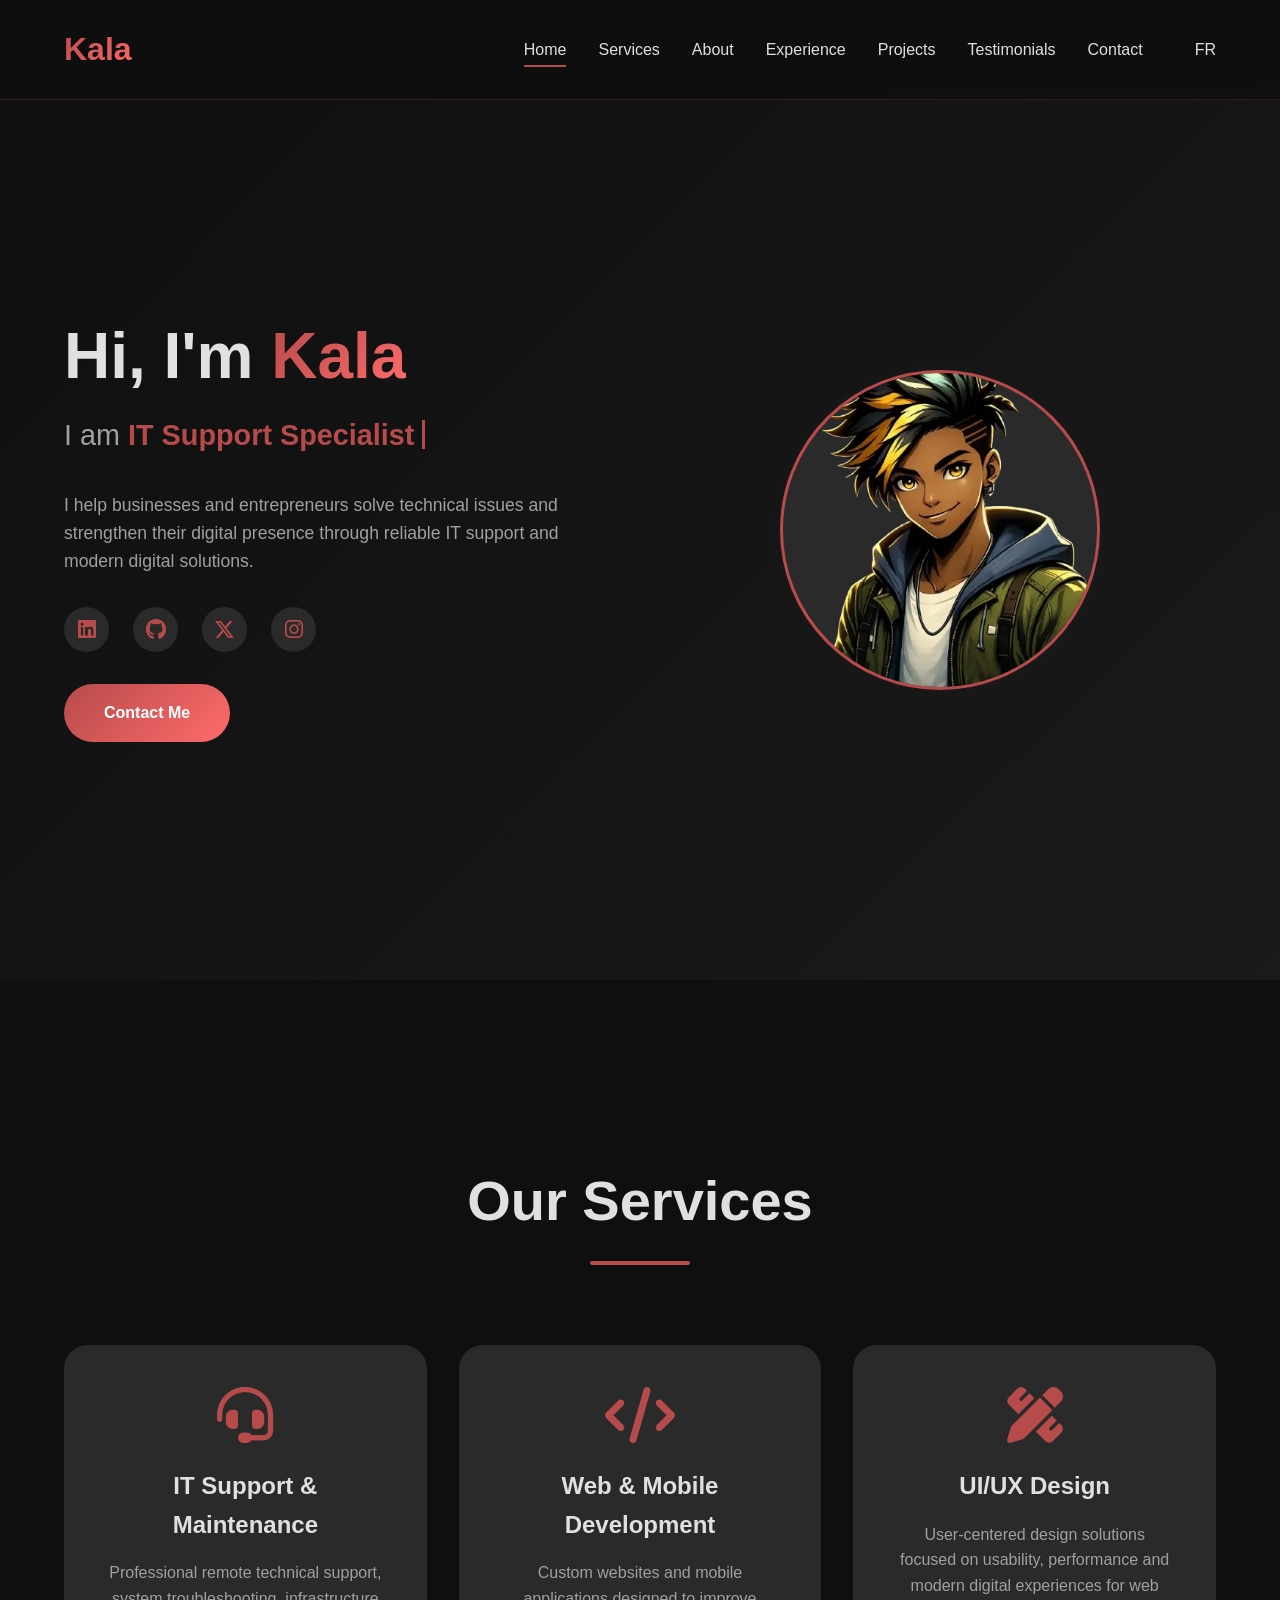
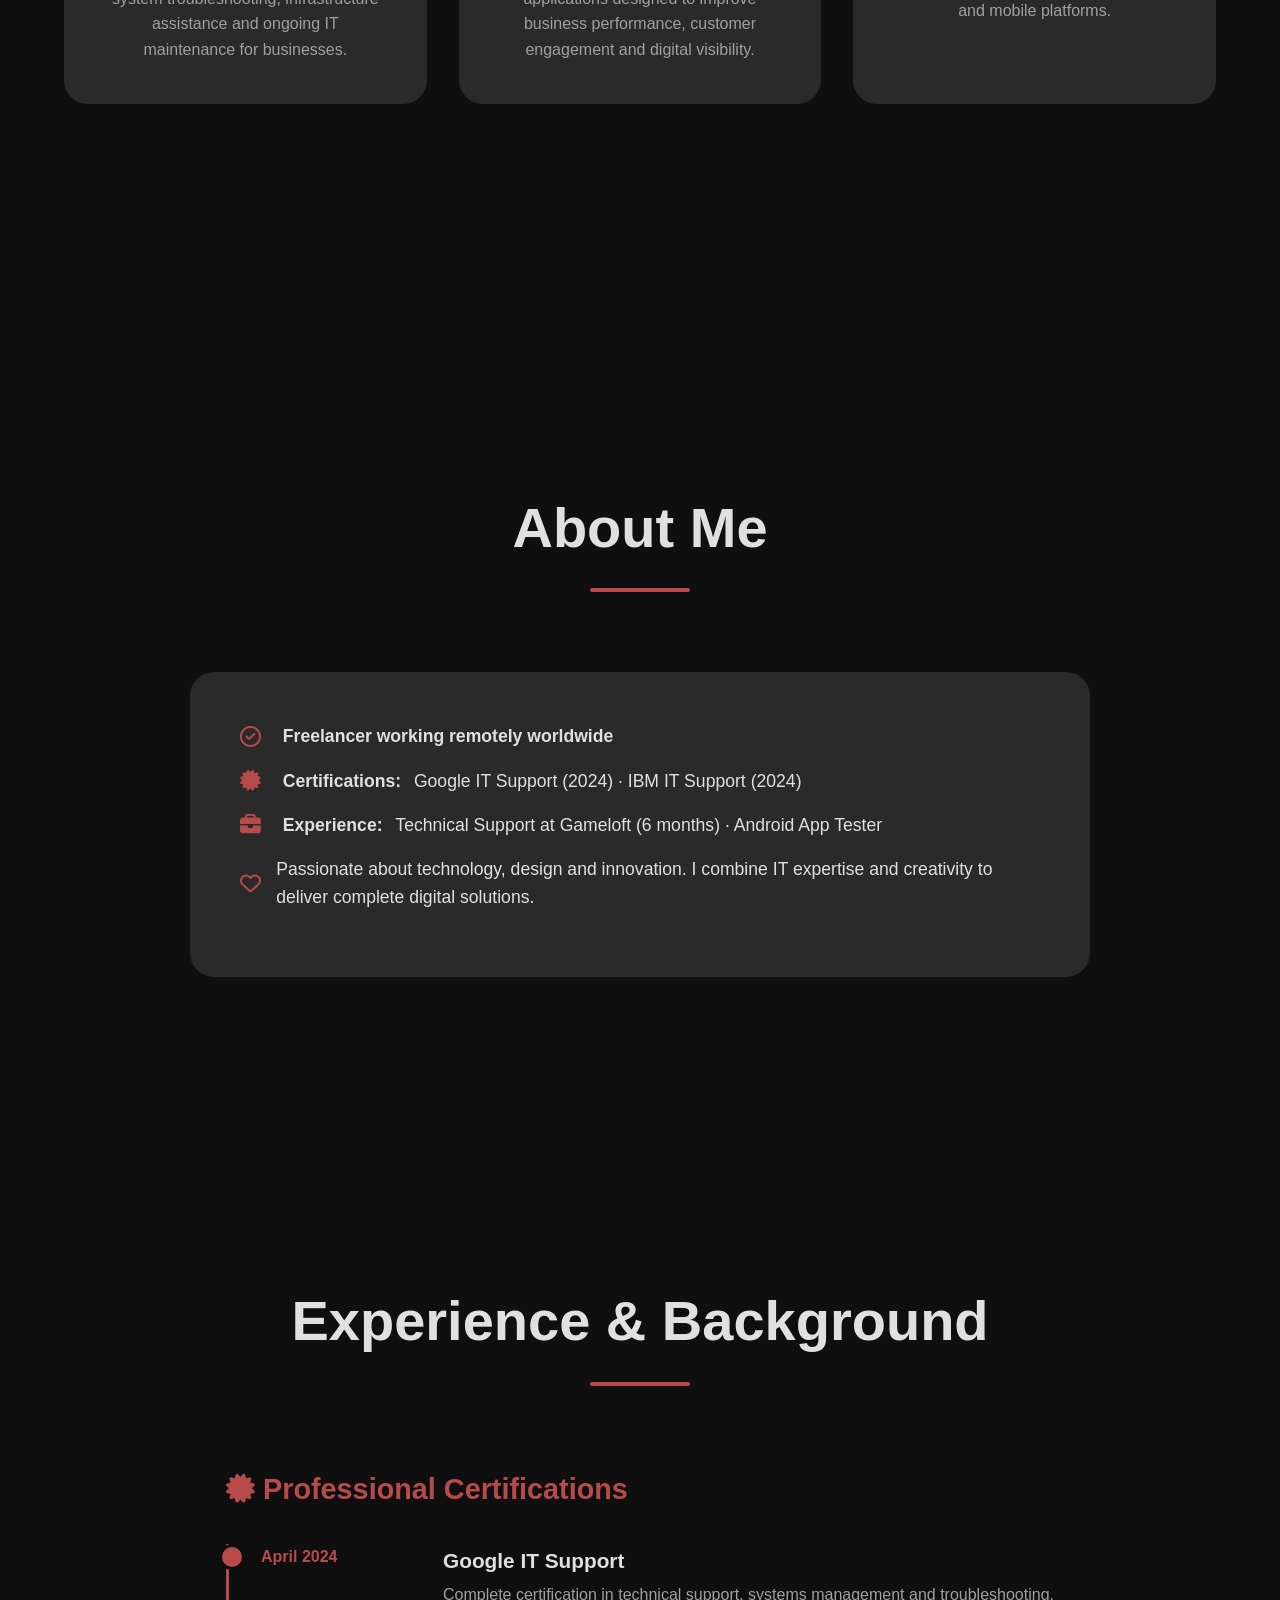
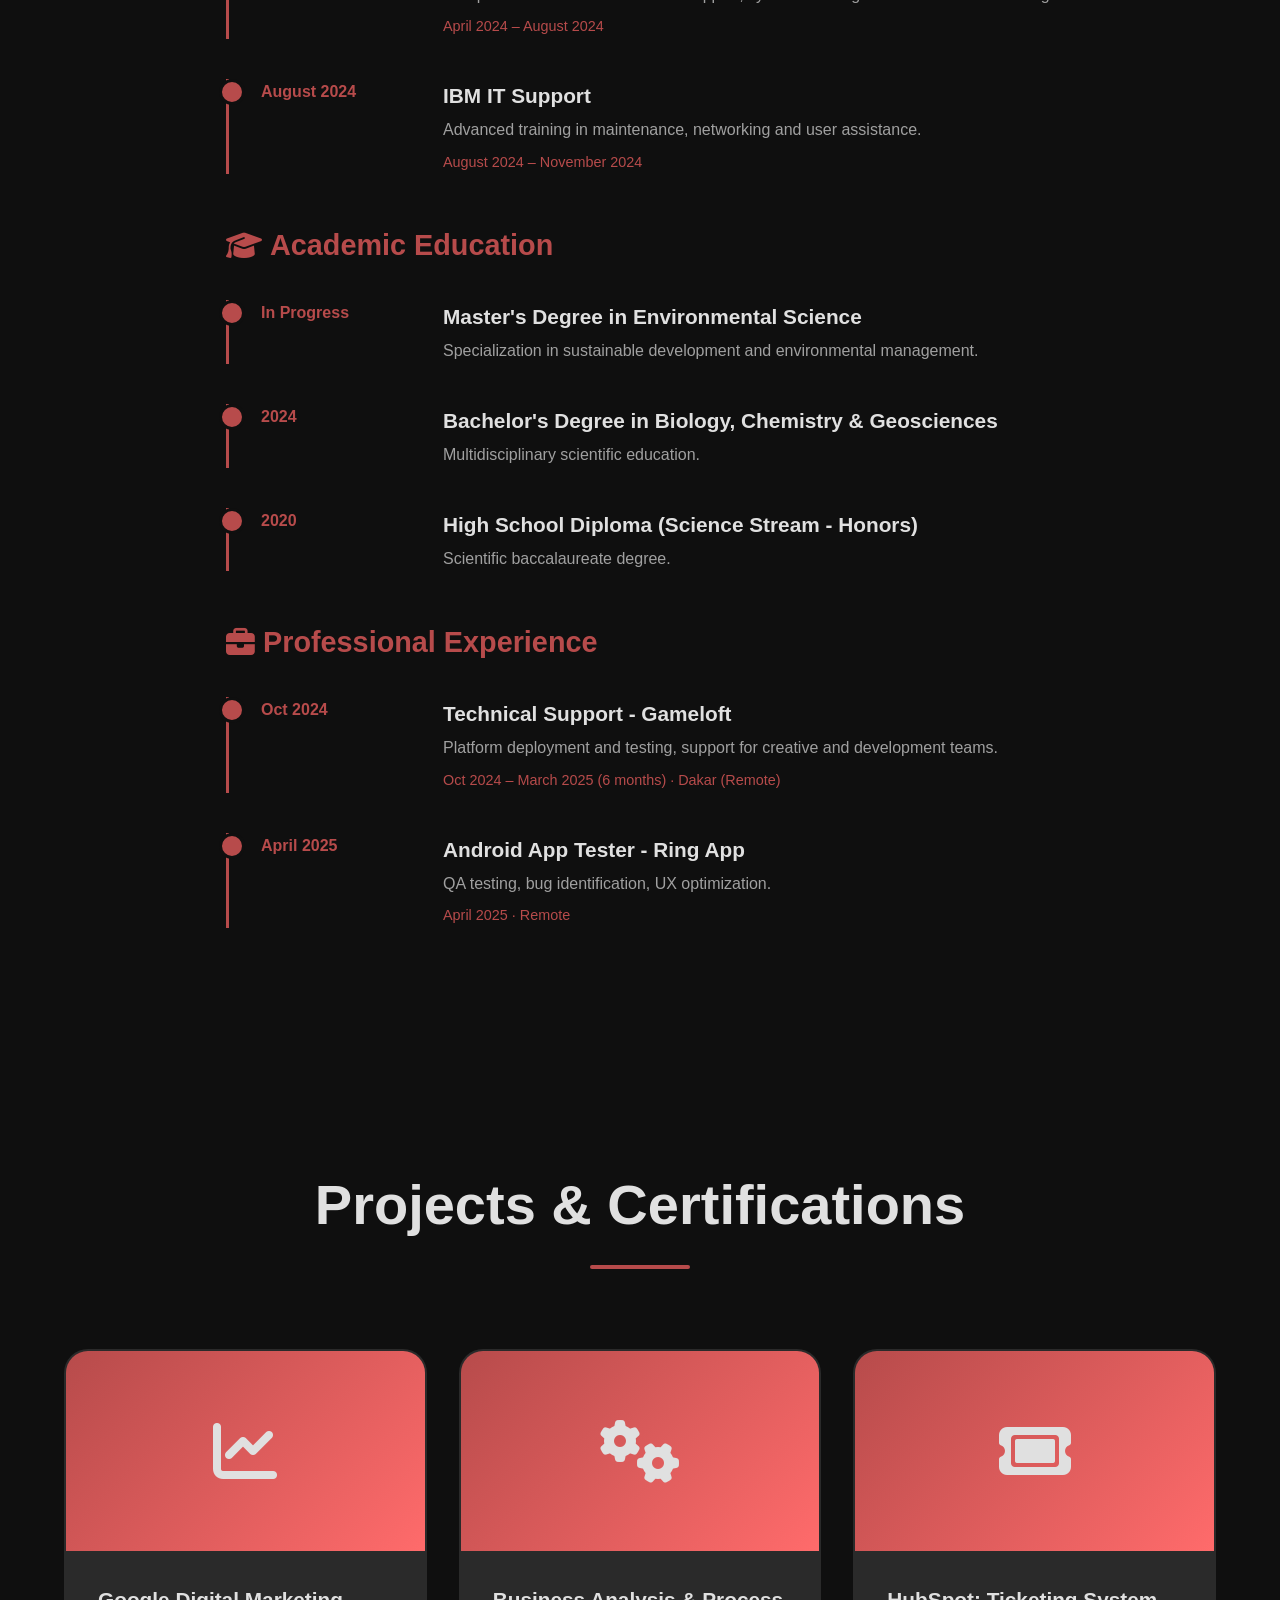
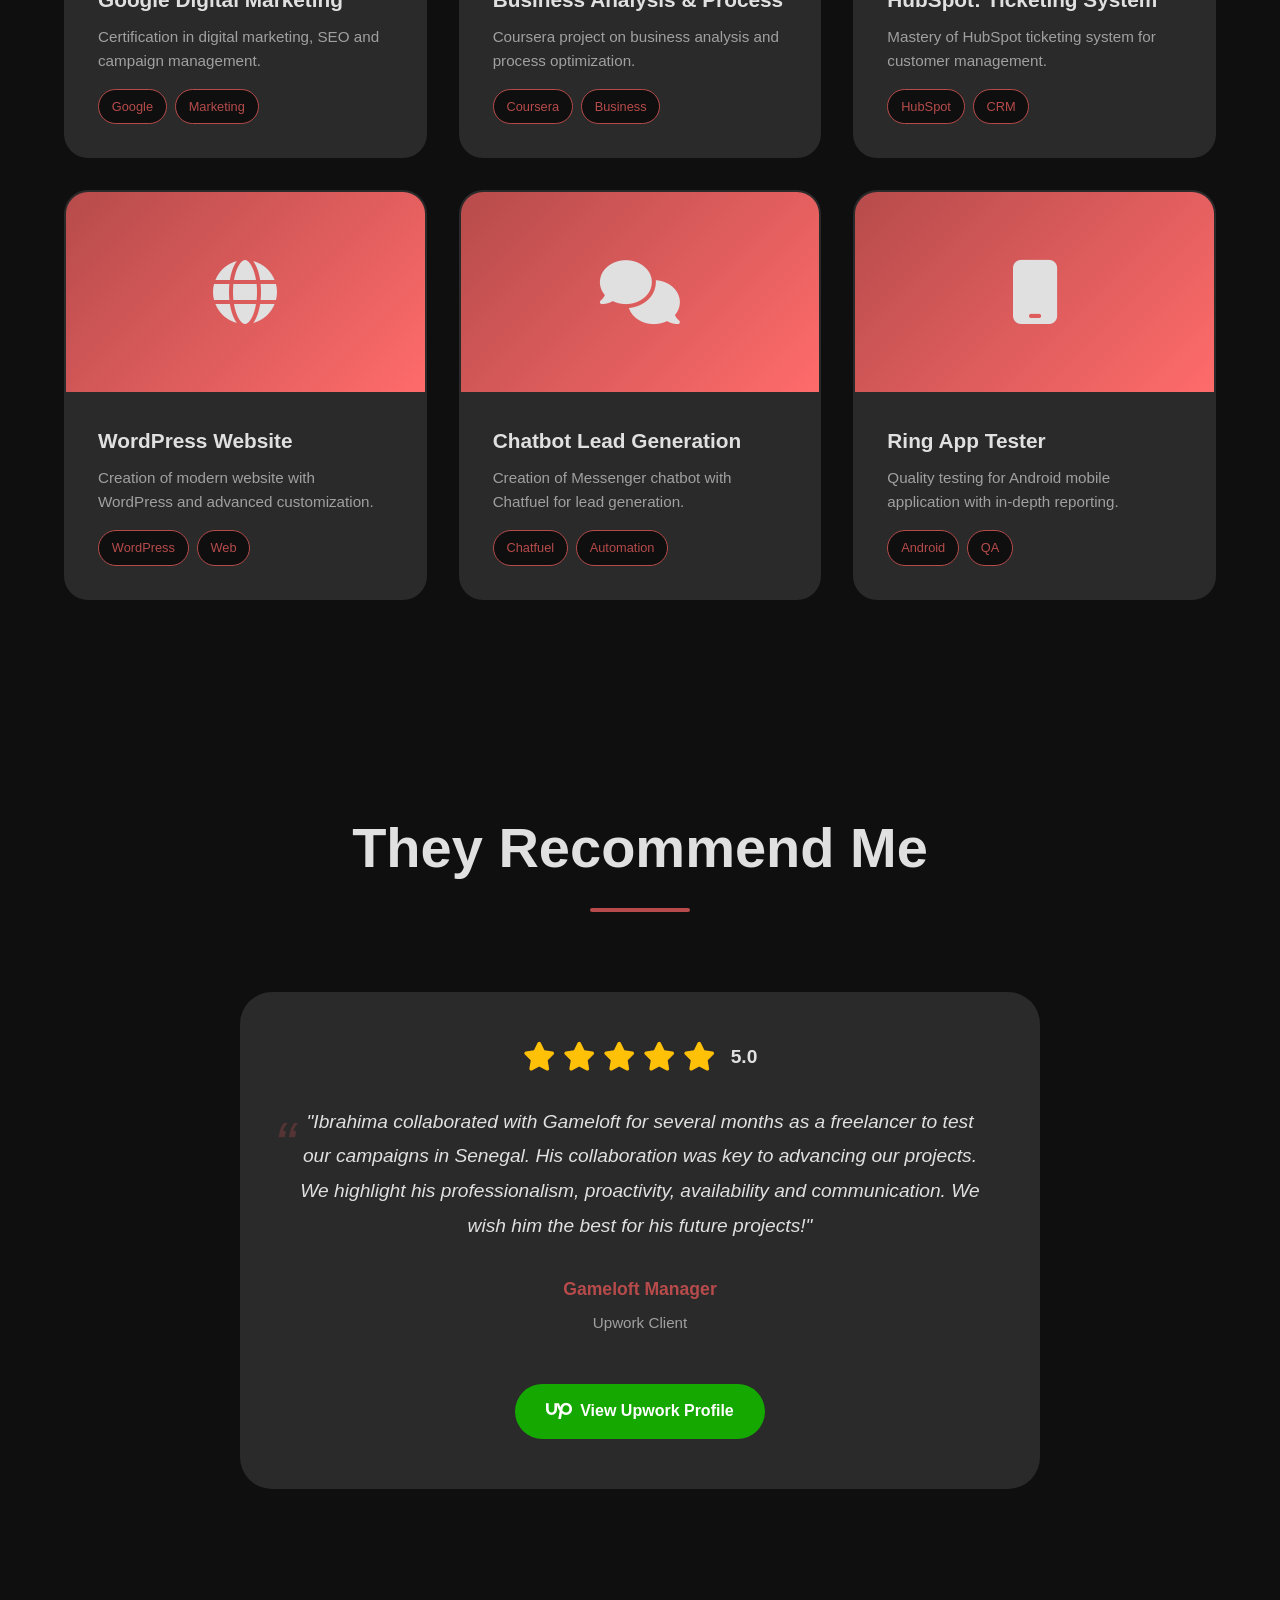
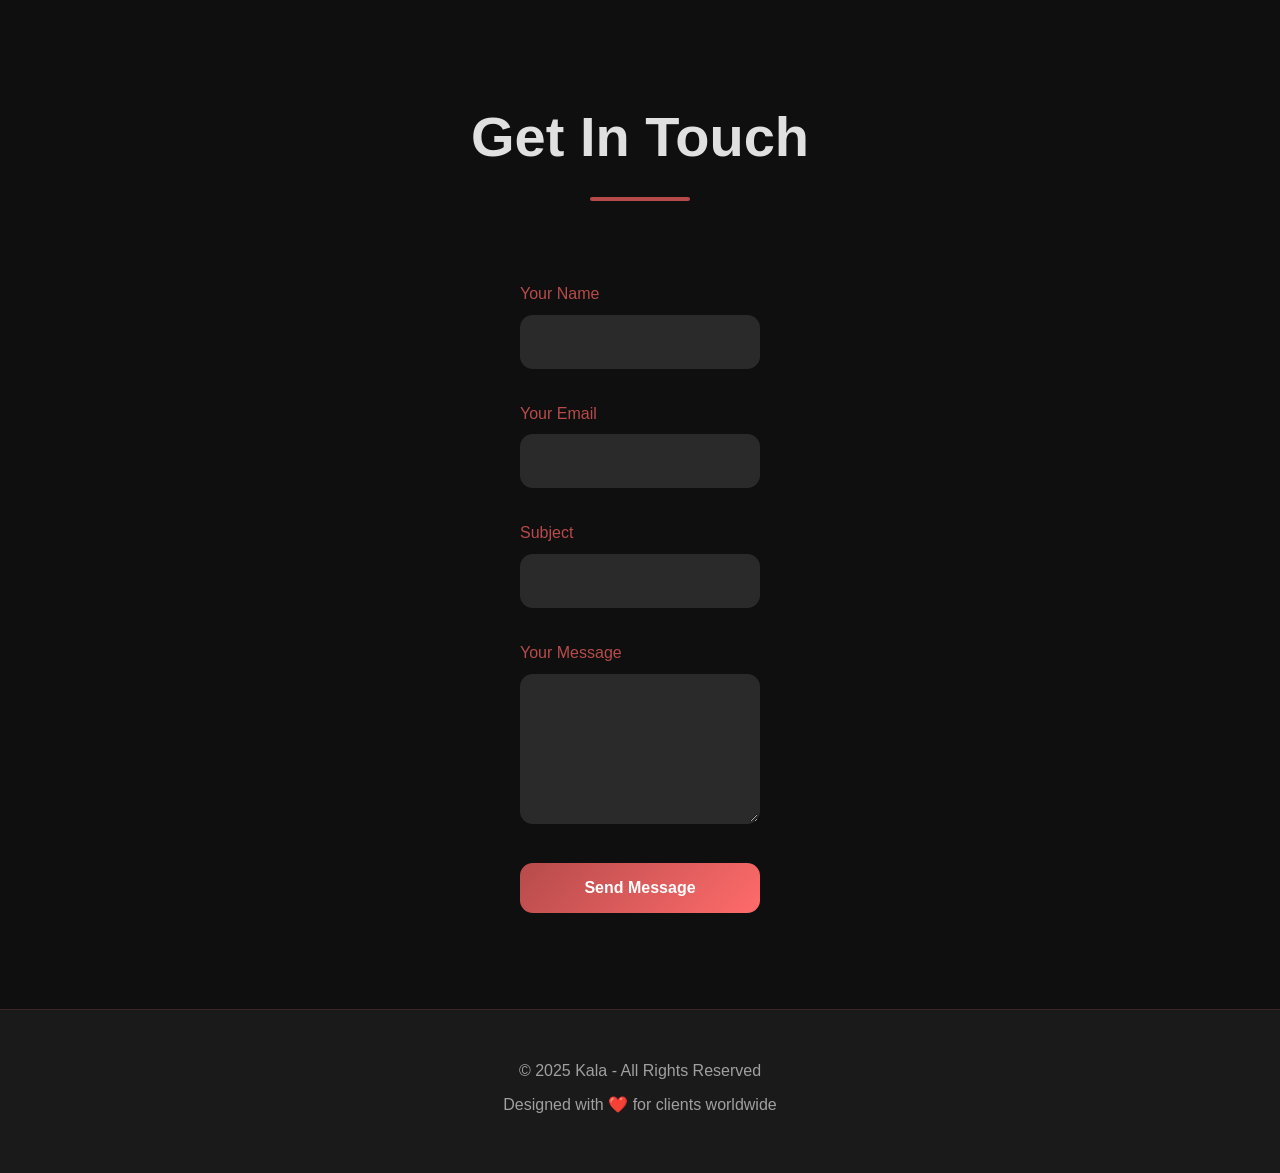
==== en.html @ bd6a3772 "modifications competences .." ====
<!doctype html>
<html lang="en">
<head>
  <meta charset="UTF-8">
  <meta name="viewport" content="width=device-width, initial-scale=1.0">
  <title>Kala - IT Support & Digital Creator</title>
  <link rel="stylesheet" href="https://cdnjs.cloudflare.com/ajax/libs/font-awesome/6.5.2/css/all.min.css">

  <!-- SEO -->
  <meta name="description" content="Kala - Remote IT Support & Digital Creator. Technical support, digital design and innovative solutions for businesses worldwide.">
  <meta name="keywords" content="Remote IT Support, Freelance IT, Digital Creator, Graphic Design, Canva Design, Technical Support, Freelance Developer">

  <!-- Open Graph -->
  <meta property="og:title" content="Kala - IT Support & Digital Creator">
  <meta property="og:description" content="Remote IT Support & Digital Solutions for businesses and entrepreneurs worldwide.">
  <meta property="og:image" content="https://bal-s-portfolio.vercel.app/ball.webp">
  <meta property="og:type" content="website">

  <!-- Multilingual SEO -->
  <link rel="alternate" hreflang="fr" href="https://bal-s-portfolio.vercel.app/">
  <link rel="alternate" hreflang="en" href="https://bal-s-portfolio.vercel.app/en.html">

  <link rel="stylesheet" href="style.css">
</head>

<body>

<header>
  <a href="#" class="logo">Kala</a>
  <nav id="nav-menu">
    <a href="#home" class="nav-link active">Home</a>
    <a href="#services" class="nav-link">Services</a>
    <a href="#about" class="nav-link">About</a>
    <!-- <a href="#skills" class="nav-link">Skills</a> -->
    <a href="#education" class="nav-link">Experience</a>
    <a href="#projects" class="nav-link">Projects</a>
    <a href="#testimonials" class="nav-link">Testimonials</a>
    <a href="#contact" class="nav-link">Contact</a>
    <a href="index.html" style="margin-left:20px;">FR</a>
  </nav>
  <div class="menu-toggle" id="menu-toggle">
    <span></span><span></span><span></span>
  </div>
</header>

<section class="home" id="home">
  <div class="home-content">
    <h1>Hi, I'm <span>Kala</span></h1>
    <div class="typing-container">
      <span class="typing-text">I am</span>
      <span class="typing-word" id="typing-word"></span>
      <span class="typing-cursor"></span>
    </div>
    <p>I help businesses and entrepreneurs solve technical issues and strengthen their digital presence through reliable IT support and modern digital solutions.</p>

    <div class="social-icons">
      <a href="https://www.linkedin.com/in/ibrahima-bal-0a8111285" target="_blank"><i class="fa-brands fa-linkedin"></i></a>
      <a href="https://github.com/ibrahimabal" target="_blank"><i class="fa-brands fa-github"></i></a>
      <a href="https://x.com/BalIbrahim42631" target="_blank"><i class="fa-brands fa-x-twitter"></i></a>
      <a href="https://www.instagram.com/ibrahimabal5/" target="_blank"><i class="fa-brands fa-instagram"></i></a>
    </div>

    <a href="#contact" class="btn">Contact Me</a>
  </div>

  <div class="home-img">
    <div class="home-img-wrapper">
      <div class="home-img-inner">
        <img src="ball.webp" alt="Kala - IT Support & Digital Creator">
      </div>
    </div>
  </div>
</section>

<section class="section" id="services">
  <h2 class="section-title">Our Services</h2>
  <div class="services-container">

    <div class="service-box">
      <i class="fa-solid fa-headset"></i>
      <h3>IT Support & Maintenance</h3>
      <p>Professional remote technical support, system troubleshooting, infrastructure assistance and ongoing IT maintenance for businesses.</p>
    </div>

    <div class="service-box">
      <i class="fa-solid fa-code"></i>
      <h3>Web & Mobile Development</h3>
      <p>Custom websites and mobile applications designed to improve business performance, customer engagement and digital visibility.</p>
    </div>

    <div class="service-box">
      <i class="fa-solid fa-pen-ruler"></i>
      <h3>UI/UX Design</h3>
      <p>User-centered design solutions focused on usability, performance and modern digital experiences for web and mobile platforms.</p>
    </div>

  </div>
</section>

<section class="section" id="about">
  <h2 class="section-title">About Me</h2>
  <div class="about-card">
    <p><i class="fa-regular fa-circle-check"></i> <strong>Freelancer working remotely worldwide</strong></p>
    <p><i class="fa-solid fa-certificate"></i> <strong>Certifications:</strong> Google IT Support (2024) · IBM IT Support (2024)</p>
    <p><i class="fa-solid fa-briefcase"></i> <strong>Experience:</strong> Technical Support at Gameloft (6 months) · Android App Tester</p>
    <p><i class="fa-regular fa-heart"></i> Passionate about technology, design and innovation. I combine IT expertise and creativity to deliver complete digital solutions.</p>
  </div>
</section>

<section class="section" id="education">
    <h2 class="section-title">Experience & Background</h2>
    <div class="timeline">
        <h3 class="timeline-header"><i class="fa-solid fa-certificate"></i> Professional Certifications</h3>
        <div class="timeline-item">
            <div class="timeline-date">April 2024</div>
            <div class="timeline-content">
                <h3>Google IT Support</h3>
                <p>Complete certification in technical support, systems management and troubleshooting.</p>
                <span class="duration">April 2024 – August 2024</span>
            </div>
        </div>
        <div class="timeline-item">
            <div class="timeline-date">August 2024</div>
            <div class="timeline-content">
                <h3>IBM IT Support</h3>
                <p>Advanced training in maintenance, networking and user assistance.</p>
                <span class="duration">August 2024 – November 2024</span>
            </div>
        </div>


        <h3 class="timeline-header"><i class="fa-solid fa-graduation-cap"></i> Academic Education</h3>
        <div class="timeline-item">
            <div class="timeline-date">In Progress</div>
            <div class="timeline-content">
                <h3>Master's Degree in Environmental Science</h3>
                <p>Specialization in sustainable development and environmental management.</p>
            </div>
        </div>
        <div class="timeline-item">
            <div class="timeline-date">2024</div>
            <div class="timeline-content">
                <h3>Bachelor's Degree in Biology, Chemistry & Geosciences</h3>
                <p>Multidisciplinary scientific education.</p>
            </div>
        </div>
        <div class="timeline-item">
            <div class="timeline-date">2020</div>
            <div class="timeline-content">
                <h3>High School Diploma (Science Stream - Honors)</h3>
                <p>Scientific baccalaureate degree.</p>
            </div>
        </div>

        <h3 class="timeline-header"><i class="fa-solid fa-briefcase"></i> Professional Experience</h3>
        <div class="timeline-item">
            <div class="timeline-date">Oct 2024</div>
            <div class="timeline-content">
                <h3>Technical Support - Gameloft</h3>
                <p>Platform deployment and testing, support for creative and development teams.</p>
                <span class="duration">Oct 2024 – March 2025 (6 months) · Dakar (Remote)</span>
            </div>
        </div>
        <div class="timeline-item">
            <div class="timeline-date">April 2025</div>
            <div class="timeline-content">
                <h3>Android App Tester - Ring App</h3>
                <p>QA testing, bug identification, UX optimization.</p>
                <span class="duration">April 2025 · Remote</span>
            </div>
        </div>
    </div>
</section>

<section class="section" id="projects">
    <h2 class="section-title">Projects & Certifications</h2>
    <div class="projects-grid">
      <div class="project-card">
        <div class="project-image"><i class="fa-solid fa-chart-line"></i></div>
        <div class="project-content">
          <h3>Google Digital Marketing</h3>
          <p>Certification in digital marketing, SEO and campaign management.</p>
          <div class="project-tags"><span class="tag">Google</span><span class="tag">Marketing</span></div>
        </div>
      </div>
      <div class="project-card">
        <div class="project-image"><i class="fa-solid fa-cogs"></i></div>
        <div class="project-content">
          <h3>Business Analysis & Process</h3>
          <p>Coursera project on business analysis and process optimization.</p>
          <div class="project-tags"><span class="tag">Coursera</span><span class="tag">Business</span></div>
        </div>
      </div>
      <div class="project-card">
        <div class="project-image"><i class="fa-solid fa-ticket"></i></div>
        <div class="project-content">
          <h3>HubSpot: Ticketing System</h3>
          <p>Mastery of HubSpot ticketing system for customer management.</p>
          <div class="project-tags"><span class="tag">HubSpot</span><span class="tag">CRM</span></div>
        </div>
      </div>
      <div class="project-card">
        <div class="project-image"><i class="fa-solid fa-globe"></i></div>
        <div class="project-content">
          <h3>WordPress Website</h3>
          <p>Creation of modern website with WordPress and advanced customization.</p>
          <div class="project-tags"><span class="tag">WordPress</span><span class="tag">Web</span></div>
        </div>
      </div>
      <div class="project-card">
        <div class="project-image"><i class="fa-solid fa-comments"></i></div>
        <div class="project-content">
          <h3>Chatbot Lead Generation</h3>
          <p>Creation of Messenger chatbot with Chatfuel for lead generation.</p>
          <div class="project-tags"><span class="tag">Chatfuel</span><span class="tag">Automation</span></div>
        </div>
      </div>
      <div class="project-card">
        <div class="project-image"><i class="fa-solid fa-mobile"></i></div>
        <div class="project-content">
          <h3>Ring App Tester</h3>
          <p>Quality testing for Android mobile application with in-depth reporting.</p>
          <div class="project-tags"><span class="tag">Android</span><span class="tag">QA</span></div>
        </div>
      </div>
    </div>
  </section>

<section class="section" id="testimonials">
    <h2 class="section-title">They Recommend Me</h2>
    <div class="testimonial-card">
      <div class="rating">
        <i class="fa-solid fa-star"></i><i class="fa-solid fa-star"></i><i class="fa-solid fa-star"></i><i class="fa-solid fa-star"></i><i class="fa-solid fa-star"></i>
        <span>5.0</span>
      </div>
      <div class="testimonial-text">
        "Ibrahima collaborated with Gameloft for several months as a freelancer to test our campaigns in Senegal. His collaboration was key to advancing our projects. We highlight his professionalism, proactivity, availability and communication. We wish him the best for his future projects!"
      </div>
      <div class="testimonial-author">Gameloft Manager</div>
      <div class="testimonial-role">Upwork Client</div>
      <a href="https://www.upwork.com/freelancers/~01549369689af8c46e?promobnr=1" target="_blank" rel="noopener" class="upwork-link">
        <i class="fa-brands fa-upwork"></i> View Upwork Profile
      </a>
    </div>
  </section>

<section class="section" id="contact">
  <h2 class="section-title">Get In Touch</h2>
  <div class="contact-container">
    <form>
      <div class="form-group">
        <label>Your Name</label>
        <input type="text" required>
      </div>
      <div class="form-group">
        <label>Your Email</label>
        <input type="email" required>
      </div>
      <div class="form-group">
        <label>Subject</label>
        <input type="text" required>
      </div>
      <div class="form-group">
        <label>Your Message</label>
        <textarea required></textarea>
      </div>
      <button type="submit" class="submit-btn">Send Message</button>
    </form>
  </div>
</section>

<footer>
  <p>© 2025 Kala - All Rights Reserved</p>
  <p>Designed with ❤️ for clients worldwide</p>
</footer>

<script>
const roles = ['IT Support Specialist', 'Graphic Designer', 'Digital Creator'];
const typingWord = document.getElementById('typing-word');
let currentRole = 0;
let charIndex = 0;
let isDeleting = false;

function typeEffect() {
  const currentText = roles[currentRole];
  if (isDeleting) { charIndex--; } else { charIndex++; }
  typingWord.textContent = currentText.substring(0, charIndex);

  let speed = isDeleting ? 50 : 100;

  if (!isDeleting && charIndex === currentText.length) {
    isDeleting = true;
    speed = 2000;
  } else if (isDeleting && charIndex === 0) {
    isDeleting = false;
    currentRole = (currentRole + 1) % roles.length;
    speed = 500;
  }
  setTimeout(typeEffect, speed);
}
typeEffect();
</script>

</body>
</html>
---- style.css ----
* {
    margin: 0;
    padding: 0;
    box-sizing: border-box;
}

html {
    scroll-behavior: smooth;
}

.skill-progress {
    width: 0;
    animation: progressFill 1s ease forwards;
}

:root {
    --primary: #b74b4b;
    --dark: #0f0f0f;
    --darker: #1a1a1a;
    --lighter: #2a2a2a;
    --accent: #ff6b6b;
    --text: #e0e0e0;
    --text-muted: #a0a0a0;
}

body {
    background: var(--dark);
    color: var(--text);
    font-family: 'Segoe UI', Tahoma, Geneva, Verdana, sans-serif;
    overflow-x: hidden;
    line-height: 1.6;
}

/* Animations */
@keyframes fadeInUp {
    from { opacity: 0; transform: translateY(30px); }
    to { opacity: 1; transform: translateY(0); }
}

@keyframes fadeInLeft {
    from { opacity: 0; transform: translateX(-30px); }
    to { opacity: 1; transform: translateX(0); }
}

@keyframes fadeInRight {
    from { opacity: 0; transform: translateX(30px); }
    to { opacity: 1; transform: translateX(0); }
}

@keyframes glow {
    0%, 100% { box-shadow: 0 0 20px rgba(183, 75, 75, 0.3); }
    50% { box-shadow: 0 0 40px rgba(183, 75, 75, 0.6); }
}

@keyframes blink {
    0%, 50% { opacity: 1; }
    51%, 100% { opacity: 0; }
}

@keyframes progressFill {
    from { width: 0; }
    to { width: var(--progress); }
}

/* Classes d'animation */
.animate-fadeUp {
    opacity: 0;
    animation: fadeInUp 0.8s ease forwards;
}

.animate-fadeLeft {
    opacity: 0;
    animation: fadeInLeft 0.8s ease forwards;
}

.animate-fadeRight {
    opacity: 0;
    animation: fadeInRight 0.8s ease forwards;
}

.delay-1 { animation-delay: 0.2s; }
.delay-2 { animation-delay: 0.4s; }
.delay-3 { animation-delay: 0.6s; }

/* Header */
header {
    position: fixed;
    top: 0;
    width: 100%;
    background: rgba(15, 15, 15, 0.95);
    backdrop-filter: blur(10px);
    padding: 1.5rem 5%;
    display: flex;
    justify-content: space-between;
    align-items: center;
    z-index: 1000;
    border-bottom: 1px solid rgba(183, 75, 75, 0.2);
}

.logo {
    font-size: 2rem;
    font-weight: bold;
    background: linear-gradient(135deg, var(--primary), var(--accent));
    -webkit-background-clip: text;
    -webkit-text-fill-color: transparent;
    background-clip: text;
    text-decoration: none;
}

nav {
    display: flex;
    gap: 2rem;
}

nav a {
    color: var(--text);
    text-decoration: none;
    font-weight: 500;
    transition: all 0.3s ease;
    position: relative;
}

nav a::after {
    content: '';
    position: absolute;
    bottom: -5px;
    left: 0;
    width: 0;
    height: 2px;
    background: var(--primary);
    transition: width 0.3s ease;
}

nav a:hover::after,
nav a.active::after {
    width: 100%;
}

nav a:hover {
    color: var(--primary);
}

.menu-toggle {
    display: none;
    flex-direction: column;
    cursor: pointer;
    gap: 5px;
}

.menu-toggle span {
    width: 25px;
    height: 3px;
    background: var(--primary);
    border-radius: 2px;
    transition: all 0.3s ease;
}

/* Hero */
.home {
    margin-top: 80px;
    min-height: 100vh;
    display: grid;
    grid-template-columns: 1fr 1fr;
    align-items: center;
    gap: 3rem;
    padding: 4rem 5%;
    background: linear-gradient(135deg, #0f0f0f 0%, #1a1a1a 100%);
}

.home-content {
    animation: fadeInLeft 0.8s ease;
}

.home-content h1 {
    font-size: 4rem;
    margin-bottom: 1rem;
    line-height: 1.2;
}

.home-content h1 span {
    background: linear-gradient(135deg, var(--primary), var(--accent));
    -webkit-background-clip: text;
    -webkit-text-fill-color: transparent;
    background-clip: text;
}

.typing-container {
    font-size: 1.8rem;
    margin-bottom: 2rem;
    display: flex;
    align-items: center;
    gap: 0.5rem;
    height: 3rem;
}

.typing-text {
    color: var(--text-muted);
    font-weight: 500;
}

.typing-word {
    color: var(--primary);
    font-weight: bold;
    min-width: 200px;
}

.typing-cursor {
    width: 3px;
    height: 1.8rem;
    background: var(--primary);
    animation: blink 1s infinite;
}

.home-content p {
    font-size: 1.1rem;
    margin-bottom: 2rem;
    color: var(--text-muted);
}

.social-icons {
    display: flex;
    gap: 1.5rem;
    margin-bottom: 2rem;
}

.social-icons a {
    display: flex;
    align-items: center;
    justify-content: center;
    width: 45px;
    height: 45px;
    background: var(--lighter);
    border-radius: 50%;
    color: var(--primary);
    text-decoration: none;
    font-size: 1.3rem;
    transition: all 0.3s ease;
    border: 2px solid transparent;
}

.social-icons a:hover {
    background: var(--primary);
    color: white;
    transform: translateY(-5px);
    box-shadow: 0 10px 25px rgba(183, 75, 75, 0.4);
}

.btn {
    display: inline-block;
    padding: 1rem 2.5rem;
    background: linear-gradient(135deg, var(--primary), var(--accent));
    color: white;
    text-decoration: none;
    border-radius: 50px;
    font-weight: bold;
    transition: all 0.3s ease;
    border: none;
    cursor: pointer;
    font-size: 1rem;
}

.btn:hover {
    transform: translateY(-3px);
    box-shadow: 0 10px 30px rgba(183, 75, 75, 0.5);
}

.home-img {
    display: flex;
    justify-content: center;
    align-items: center;
    animation: fadeInRight 0.8s ease;
}

.home-img-wrapper {
    width: 350px;
    height: 350px;
    background: radial-gradient(circle, rgba(183, 75, 75, 0.2) 0%, rgba(183, 75, 75, 0) 70%);
    border-radius: 50%;
    display: flex;
    align-items: center;
    justify-content: center;
    animation: glow 3s ease-in-out infinite;
}

.home-img-inner {
    width: 320px;
    height: 320px;
    background: var(--lighter);
    border-radius: 50%;
    display: flex;
    align-items: center;
    justify-content: center;
    font-size: 6rem;
    border: 3px solid var(--primary);
}

.home-img-inner img {
    width: 100%;
    height: 100%;
    object-fit: cover;
    border-radius: 50%;
}

/* Sections communes */
.section {
    padding: 6rem 5%;
    min-height: 100vh;
    display: flex;
    flex-direction: column;
    justify-content: center;
}

.section-title {
    font-size: 3.5rem;
    text-align: center;
    margin-bottom: 4rem;
    position: relative;
}

.section-title::after {
    content: '';
    display: block;
    width: 100px;
    height: 4px;
    background: var(--primary);
    margin: 1rem auto;
    border-radius: 2px;
}

/* Services */
.services-container {
    display: grid;
    grid-template-columns: repeat(auto-fit, minmax(280px, 1fr));
    gap: 2rem;
    max-width: 1200px;
    margin: 0 auto;
}

.service-box {
    background: var(--lighter);
    padding: 2.5rem;
    border-radius: 1.5rem;
    text-align: center;
    transition: all 0.3s ease;
    border: 2px solid transparent;
    opacity: 0;
    animation: fadeInUp 0.8s ease forwards;
}

.service-box:nth-child(1) { animation-delay: 0.2s; }
.service-box:nth-child(2) { animation-delay: 0.4s; }
.service-box:nth-child(3) { animation-delay: 0.6s; }

.service-box:hover {
    transform: translateY(-10px);
    border-color: var(--primary);
    box-shadow: 0 20px 40px rgba(183, 75, 75, 0.3);
}

.service-box i {
    font-size: 3.5rem;
    color: var(--primary);
    margin-bottom: 1.5rem;
}

.service-box h3 {
    font-size: 1.5rem;
    margin-bottom: 1rem;
}

.service-box p {
    color: var(--text-muted);
}

/* À propos */
.about-card {
    background: var(--lighter);
    padding: 3rem;
    border-radius: 1.5rem;
    max-width: 900px;
    margin: 0 auto;
    border: 2px solid transparent;
    transition: all 0.3s ease;
    opacity: 0;
    animation: fadeInUp 0.8s ease 0.3s forwards;
}

.about-card:hover {
    border-color: var(--primary);
    box-shadow: 0 20px 60px rgba(183, 75, 75, 0.3);
}

.about-card p {
    margin-bottom: 1rem;
    font-size: 1.1rem;
    display: flex;
    align-items: center;
    gap: 0.8rem;
}

.about-card i {
    color: var(--primary);
    font-size: 1.3rem;
    width: 30px;
}

/* Compétences */
.skills-container {
    display: grid;
    grid-template-columns: repeat(auto-fit, minmax(300px, 1fr));
    gap: 2rem;
    max-width: 1200px;
    margin: 0 auto;
}

.skill-category {
    background: var(--lighter);
    padding: 2rem;
    border-radius: 1.5rem;
    opacity: 0;
    animation: fadeInUp 0.8s ease forwards;
}

.skill-category:nth-child(1) { animation-delay: 0.2s; }
.skill-category:nth-child(2) { animation-delay: 0.4s; }
.skill-category:nth-child(3) { animation-delay: 0.6s; }

.skill-category h3 {
    font-size: 1.5rem;
    margin-bottom: 1.5rem;
    color: var(--primary);
}

.skill-item {
    margin-bottom: 1.2rem;
}

.skill-item p {
    display: flex;
    justify-content: space-between;
    margin-bottom: 0.3rem;
}

.skill-bar {
    background: var(--dark);
    height: 8px;
    border-radius: 10px;
    overflow: hidden;
}

.skill-progress {
    height: 100%;
    background: linear-gradient(90deg, var(--primary), var(--accent));
    border-radius: 10px;
    width: 0;
    animation: progressFill 1s ease forwards;
}

/* Timeline */
.timeline {
    max-width: 850px;
    margin: 0 auto;
}

.timeline-header {
    font-size: 1.8rem;
    margin: 3rem 0 2rem;
    color: var(--primary);
    display: flex;
    align-items: center;
    gap: 0.5rem;
}

.timeline-header:first-of-type {
    margin-top: 0;
}

.timeline-item {
    display: grid;
    grid-template-columns: 150px 1fr;
    gap: 2rem;
    margin-bottom: 2.5rem;
    padding-left: 2rem;
    border-left: 3px solid var(--primary);
    position: relative;
    opacity: 0;
    animation: fadeInUp 0.8s ease forwards;
}

.timeline-item::before {
    content: '';
    position: absolute;
    left: -10px;
    top: 0;
    width: 20px;
    height: 20px;
    background: var(--primary);
    border-radius: 50%;
    border: 3px solid var(--dark);
}

.timeline-date {
    color: var(--primary);
    font-weight: bold;
}

.timeline-content h3 {
    font-size: 1.3rem;
    margin-bottom: 0.3rem;
}

.timeline-content p {
    color: var(--text-muted);
}

.timeline-content .duration {
    display: inline-block;
    margin-top: 0.5rem;
    color: var(--primary);
    font-size: 0.9rem;
}

/* Projets */
.projects-grid {
    display: grid;
    grid-template-columns: repeat(auto-fit, minmax(300px, 1fr));
    gap: 2rem;
    max-width: 1200px;
    margin: 0 auto;
}

.project-card {
    background: var(--lighter);
    border-radius: 1.5rem;
    overflow: hidden;
    transition: all 0.3s ease;
    border: 2px solid transparent;
    opacity: 0;
    animation: fadeInUp 0.8s ease forwards;
}

.project-card:nth-child(1) { animation-delay: 0.1s; }
.project-card:nth-child(2) { animation-delay: 0.2s; }
.project-card:nth-child(3) { animation-delay: 0.3s; }
.project-card:nth-child(4) { animation-delay: 0.4s; }
.project-card:nth-child(5) { animation-delay: 0.5s; }
.project-card:nth-child(6) { animation-delay: 0.6s; }

.project-card:hover {
    transform: translateY(-10px);
    border-color: var(--primary);
    box-shadow: 0 20px 40px rgba(183, 75, 75, 0.3);
}

.project-image {
    width: 100%;
    height: 200px;
    background: linear-gradient(135deg, var(--primary), var(--accent));
    display: flex;
    align-items: center;
    justify-content: center;
    font-size: 4rem;
}

.project-content {
    padding: 2rem;
}

.project-content h3 {
    font-size: 1.3rem;
    margin-bottom: 0.5rem;
}

.project-content p {
    color: var(--text-muted);
    margin-bottom: 1rem;
    font-size: 0.95rem;
}

.project-tags {
    display: flex;
    flex-wrap: wrap;
    gap: 0.5rem;
}

.tag {
    background: var(--dark);
    color: var(--primary);
    padding: 0.4rem 0.8rem;
    border-radius: 20px;
    font-size: 0.8rem;
    border: 1px solid var(--primary);
}

/* Témoignages (uniquement Gameloft) */
.testimonial-card {
    max-width: 800px;
    margin: 0 auto;
    background: var(--lighter);
    border-radius: 2rem;
    padding: 3rem;
    border: 2px solid transparent;
    transition: all 0.3s ease;
    text-align: center;
    opacity: 0;
    animation: fadeInUp 0.8s ease 0.2s forwards;
}

.testimonial-card:hover {
    border-color: var(--primary);
    box-shadow: 0 20px 50px rgba(183, 75, 75, 0.3);
}

.rating {
    display: flex;
    justify-content: center;
    gap: 0.5rem;
    margin-bottom: 2rem;
    color: #ffc107;
    font-size: 1.8rem;
}

.rating span {
    color: var(--text);
    font-size: 1.2rem;
    margin-left: 0.5rem;
    font-weight: bold;
}

.testimonial-text {
    font-size: 1.2rem;
    line-height: 1.8;
    color: var(--text);
    margin-bottom: 2rem;
    font-style: italic;
    position: relative;
}

.testimonial-text::before {
    content: '“';
    font-size: 4rem;
    color: var(--primary);
    opacity: 0.3;
    position: absolute;
    left: -1rem;
    top: -1rem;
}

.testimonial-author {
    font-weight: bold;
    color: var(--primary);
    font-size: 1.1rem;
    margin-bottom: 0.5rem;
}

.testimonial-role {
    color: var(--text-muted);
    font-size: 0.95rem;
    margin-bottom: 2rem;
}

.upwork-link {
    display: inline-flex;
    align-items: center;
    gap: 0.5rem;
    background: #14a800;
    color: white;
    padding: 0.8rem 1.8rem;
    border-radius: 40px;
    text-decoration: none;
    font-weight: 600;
    transition: all 0.3s ease;
    border: 2px solid transparent;
    margin-top: 1rem;
}

.upwork-link:hover {
    background: #0f8a00;
    transform: scale(1.05);
    box-shadow: 0 10px 25px rgba(20, 168, 0, 0.4);
}

.upwork-link i {
    font-size: 1.3rem;
}

/* Contact */
.contact-container {
    max-width: 600px;
    margin: 0 auto;
    opacity: 0;
    animation: fadeInUp 0.8s ease 0.3s forwards;
}

.form-group {
    margin-bottom: 2rem;
}

.form-group label {
    display: block;
    margin-bottom: 0.5rem;
    font-weight: 500;
    color: var(--primary);
}

.form-group input,
.form-group textarea {
    width: 100%;
    padding: 1rem;
    background: var(--lighter);
    border: 2px solid var(--lighter);
    border-radius: 0.8rem;
    color: var(--text);
    font-size: 1rem;
    font-family: inherit;
    transition: all 0.3s ease;
}

.form-group input:focus,
.form-group textarea:focus {
    outline: none;
    border-color: var(--primary);
    background: rgba(183, 75, 75, 0.1);
}

.form-group textarea {
    resize: vertical;
    min-height: 150px;
}

.submit-btn {
    width: 100%;
    padding: 1rem;
    background: linear-gradient(135deg, var(--primary), var(--accent));
    color: white;
    border: none;
    border-radius: 0.8rem;
    font-size: 1rem;
    font-weight: bold;
    cursor: pointer;
    transition: all 0.3s ease;
}

.submit-btn:hover {
    transform: translateY(-3px);
    box-shadow: 0 10px 30px rgba(183, 75, 75, 0.5);
}

.form-message {
    margin-top: 1rem;
    padding: 1rem;
    border-radius: 0.8rem;
    text-align: center;
    font-weight: bold;
    display: none;
}

.form-message.success {
    background: rgba(76, 175, 80, 0.2);
    color: #4caf50;
    display: block;
}

.form-message.error {
    background: rgba(244, 67, 54, 0.2);
    color: #f44336;
    display: block;
}

/* Footer */
footer {
    background: var(--darker);
    padding: 3rem 5%;
    text-align: center;
    border-top: 1px solid rgba(183, 75, 75, 0.2);
}

footer p {
    color: var(--text-muted);
    margin-bottom: 0.5rem;
}

.back-to-top {
    position: fixed;
    bottom: 2rem;
    right: 2rem;
    width: 50px;
    height: 50px;
    background: var(--primary);
    border-radius: 50%;
    display: flex;
    align-items: center;
    justify-content: center;
    cursor: pointer;
    color: white;
    opacity: 0;
    visibility: hidden;
    transition: all 0.3s ease;
    z-index: 999;
}

.back-to-top.show {
    opacity: 1;
    visibility: visible;
}

.back-to-top:hover {
    transform: translateY(-5px);
    box-shadow: 0 10px 25px rgba(183, 75, 75, 0.5);
}

/* Responsive */
@media (max-width: 768px) {
    header {
    padding: 1rem 5%;
    }

    nav {
    display: none;
    position: absolute;
    top: 80px;
    right: 5%;
    flex-direction: column;
    background: rgba(15, 15, 15, 0.95);
    padding: 1rem;
    border-radius: 0.8rem;
    min-width: 200px;
    }

    nav.active {
    display: flex;
    }

    .menu-toggle {
    display: flex;
    }

    .home {
    grid-template-columns: 1fr;
    margin-top: 100px;
    }

    .home-content h1 {
    font-size: 2.5rem;
    }

    .typing-container {
    font-size: 1.3rem;
    height: 2.5rem;
    }

    .section-title {
    font-size: 2.5rem;
    }

    .timeline-item {
    grid-template-columns: 100px 1fr;
    gap: 1rem;
    padding-left: 1.5rem;
    }
}

@media (max-width: 480px) {
    .home-content h1 {
    font-size: 2rem;
    }

    .typing-container {
    font-size: 1.1rem;
    }

    .section-title {
    font-size: 2rem;
    }

    .about-card {
    padding: 1.5rem;
    }
}
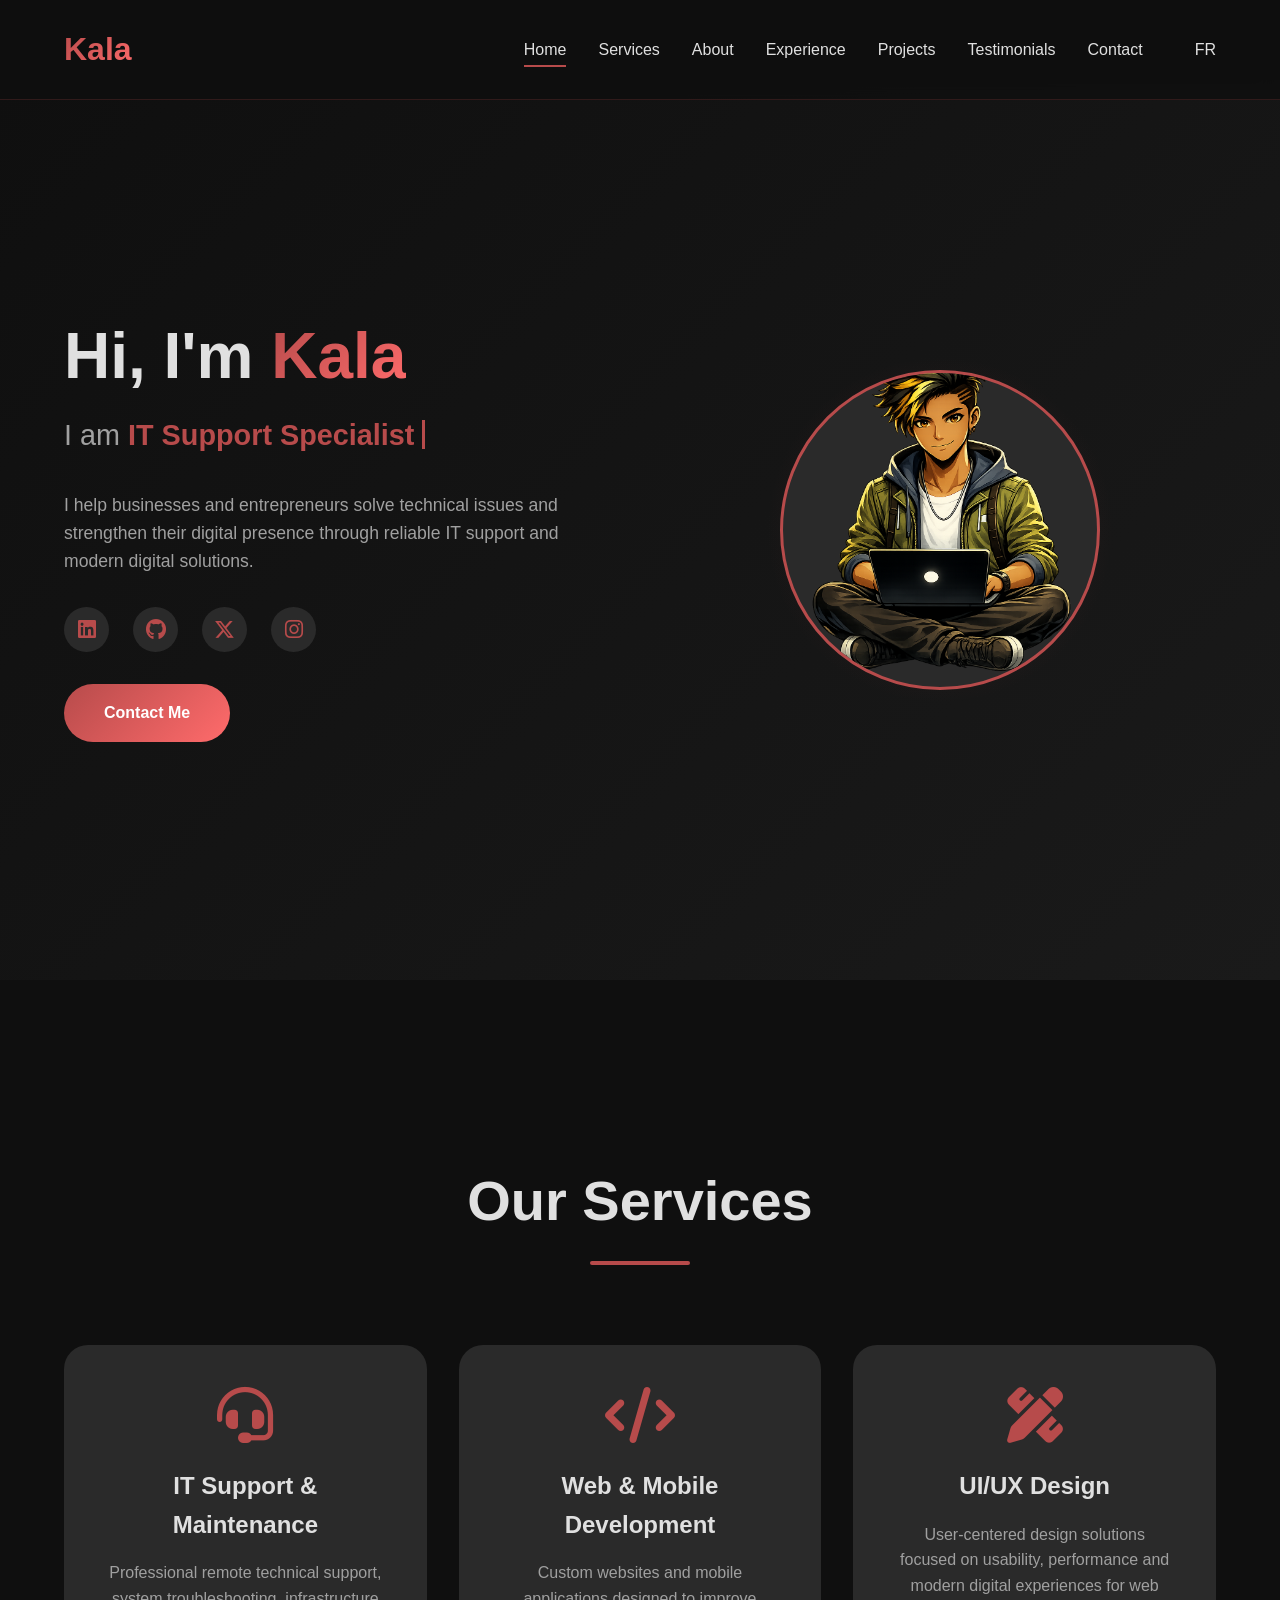
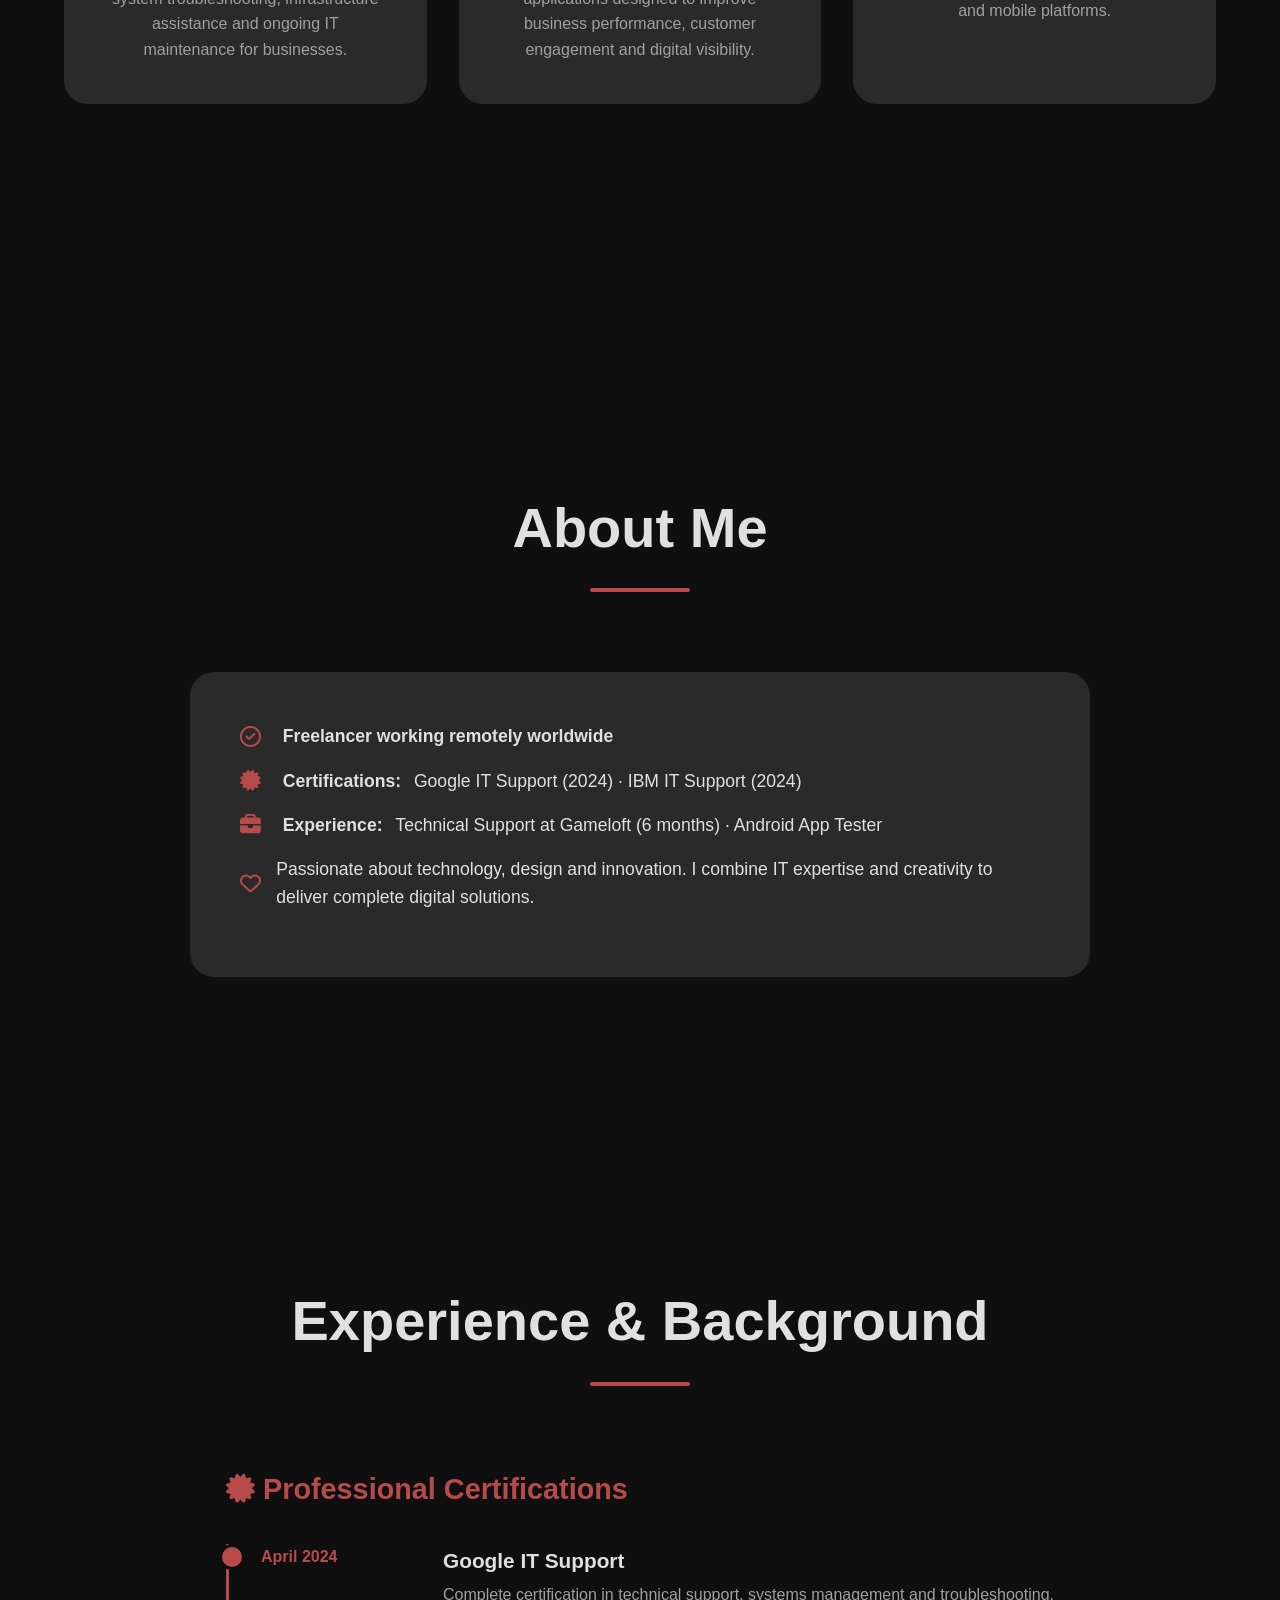
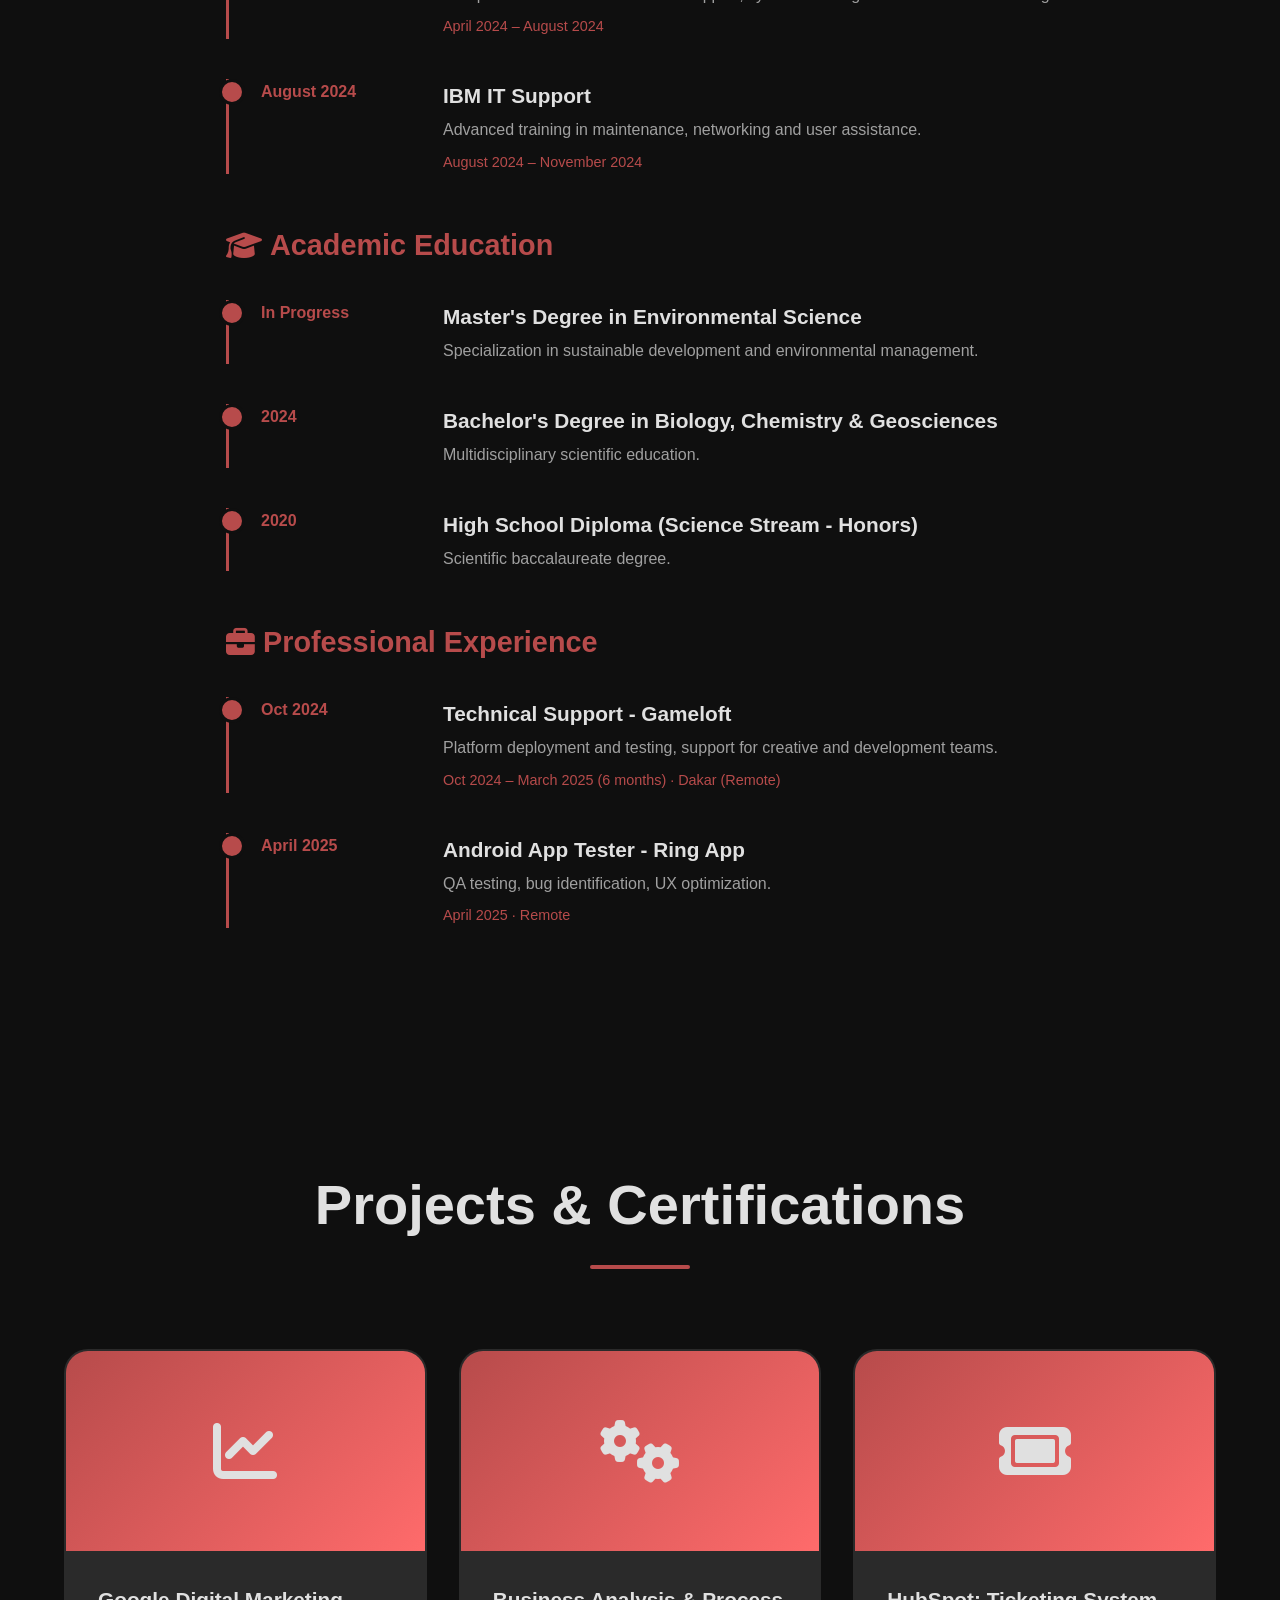
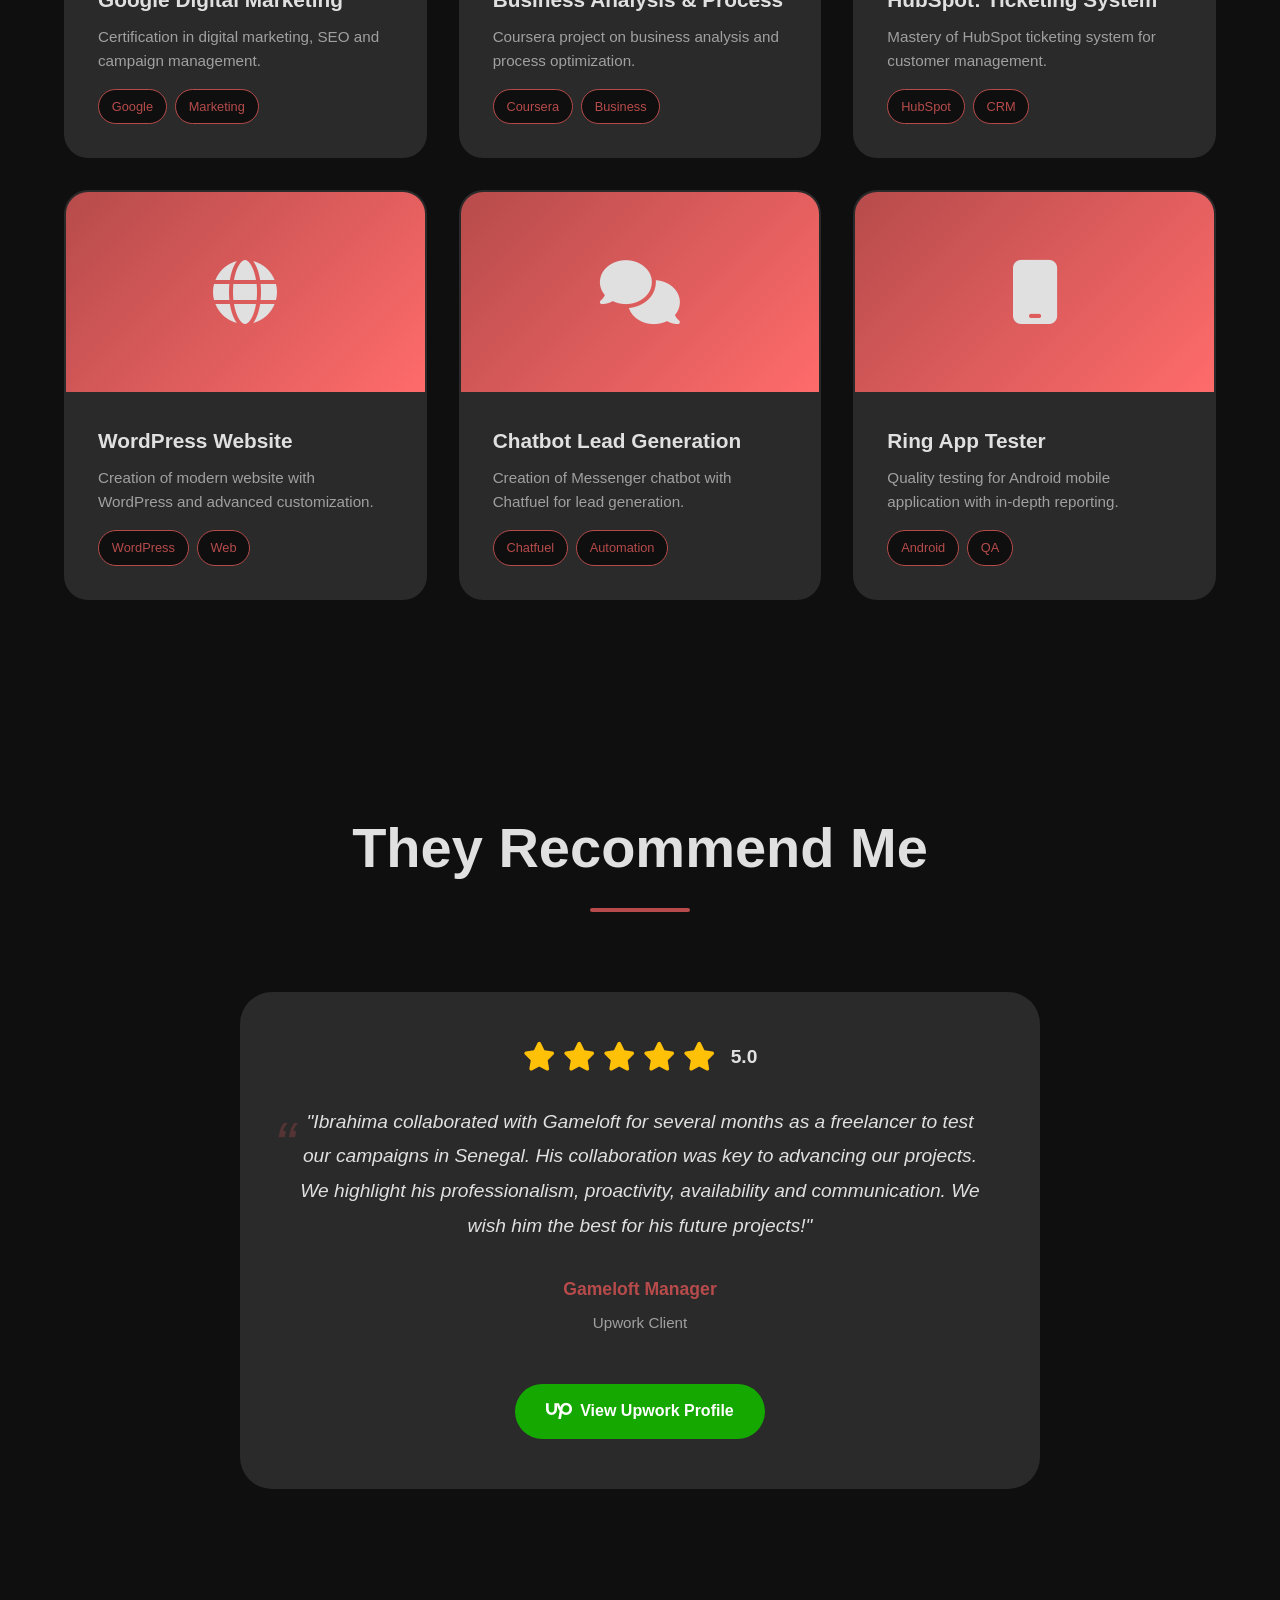
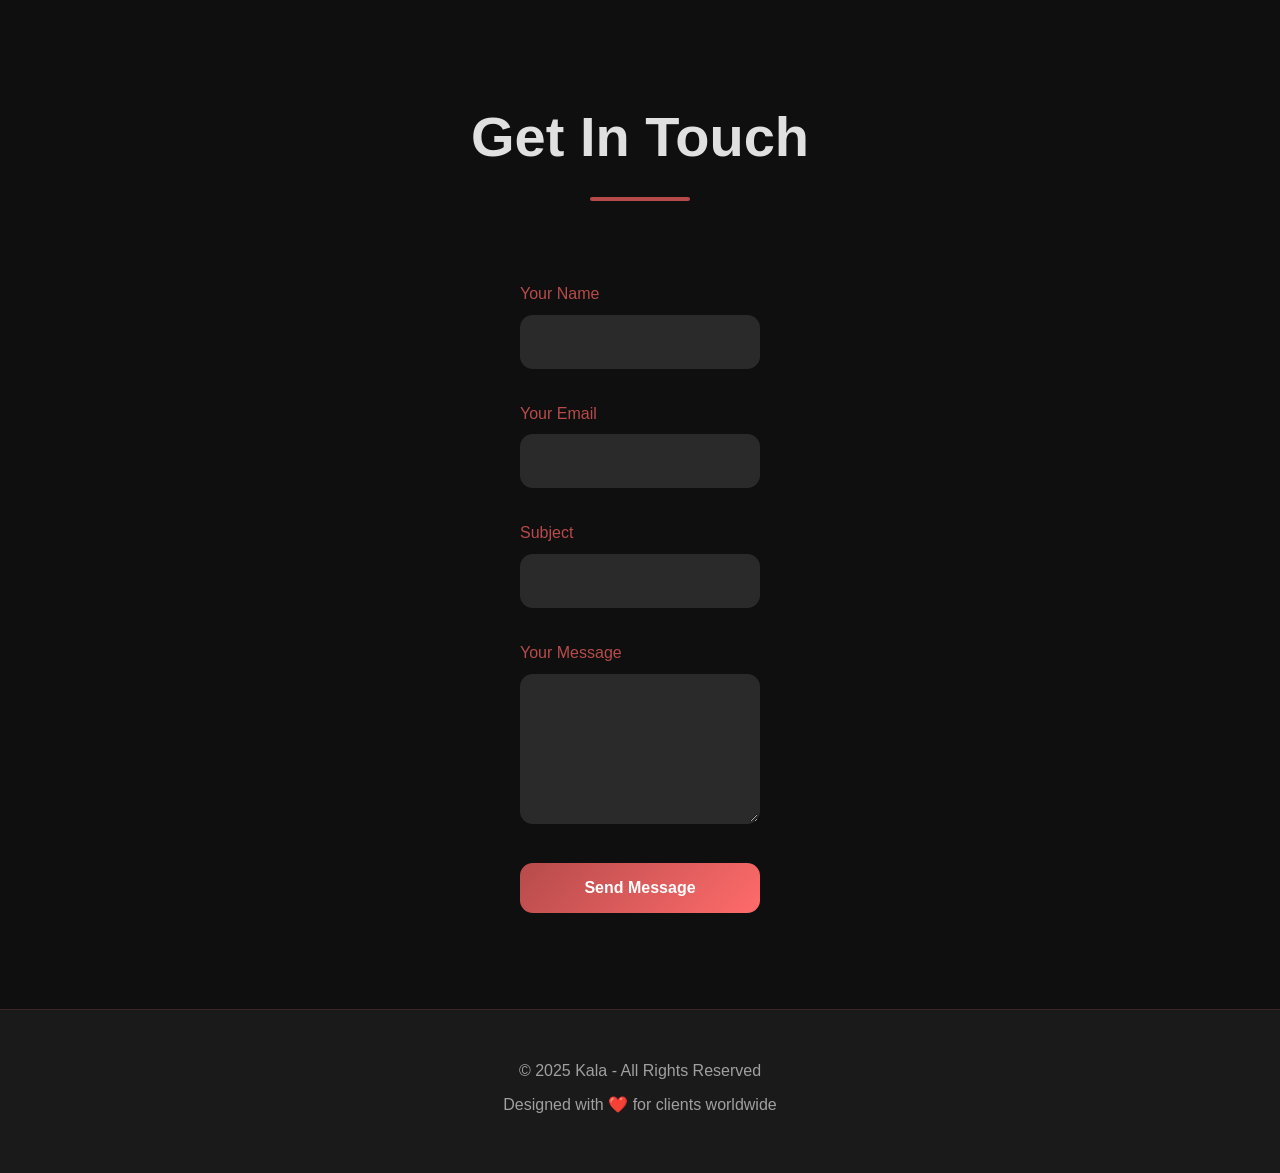
==== commit 23bd3d50: "change image" ====
--- a/en.html
+++ b/en.html
@@ -66,7 +66,7 @@
   <div class="home-img">
     <div class="home-img-wrapper">
       <div class="home-img-inner">
-        <img src="ball.webp" alt="Kala - IT Support & Digital Creator">
+        <img src="ball2.png" alt="Kala - IT Support & Digital Creator">
       </div>
     </div>
   </div>
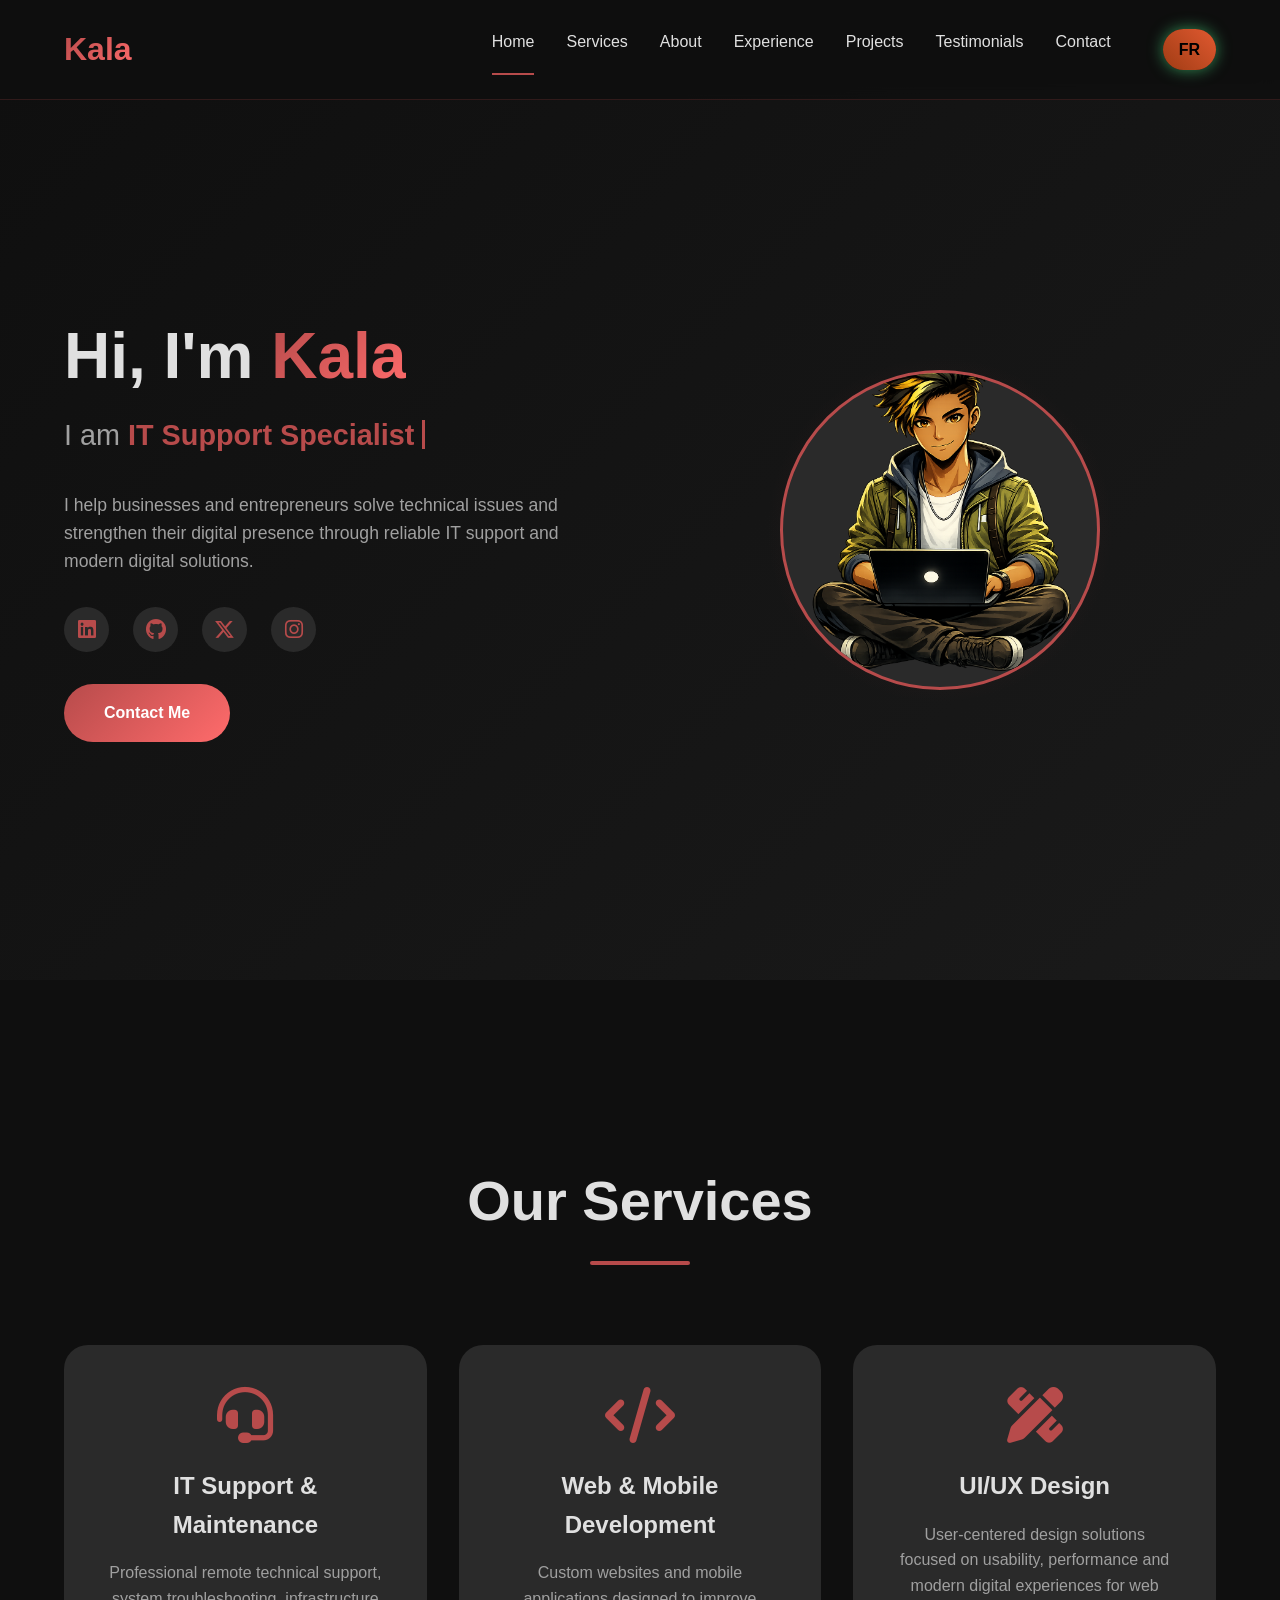
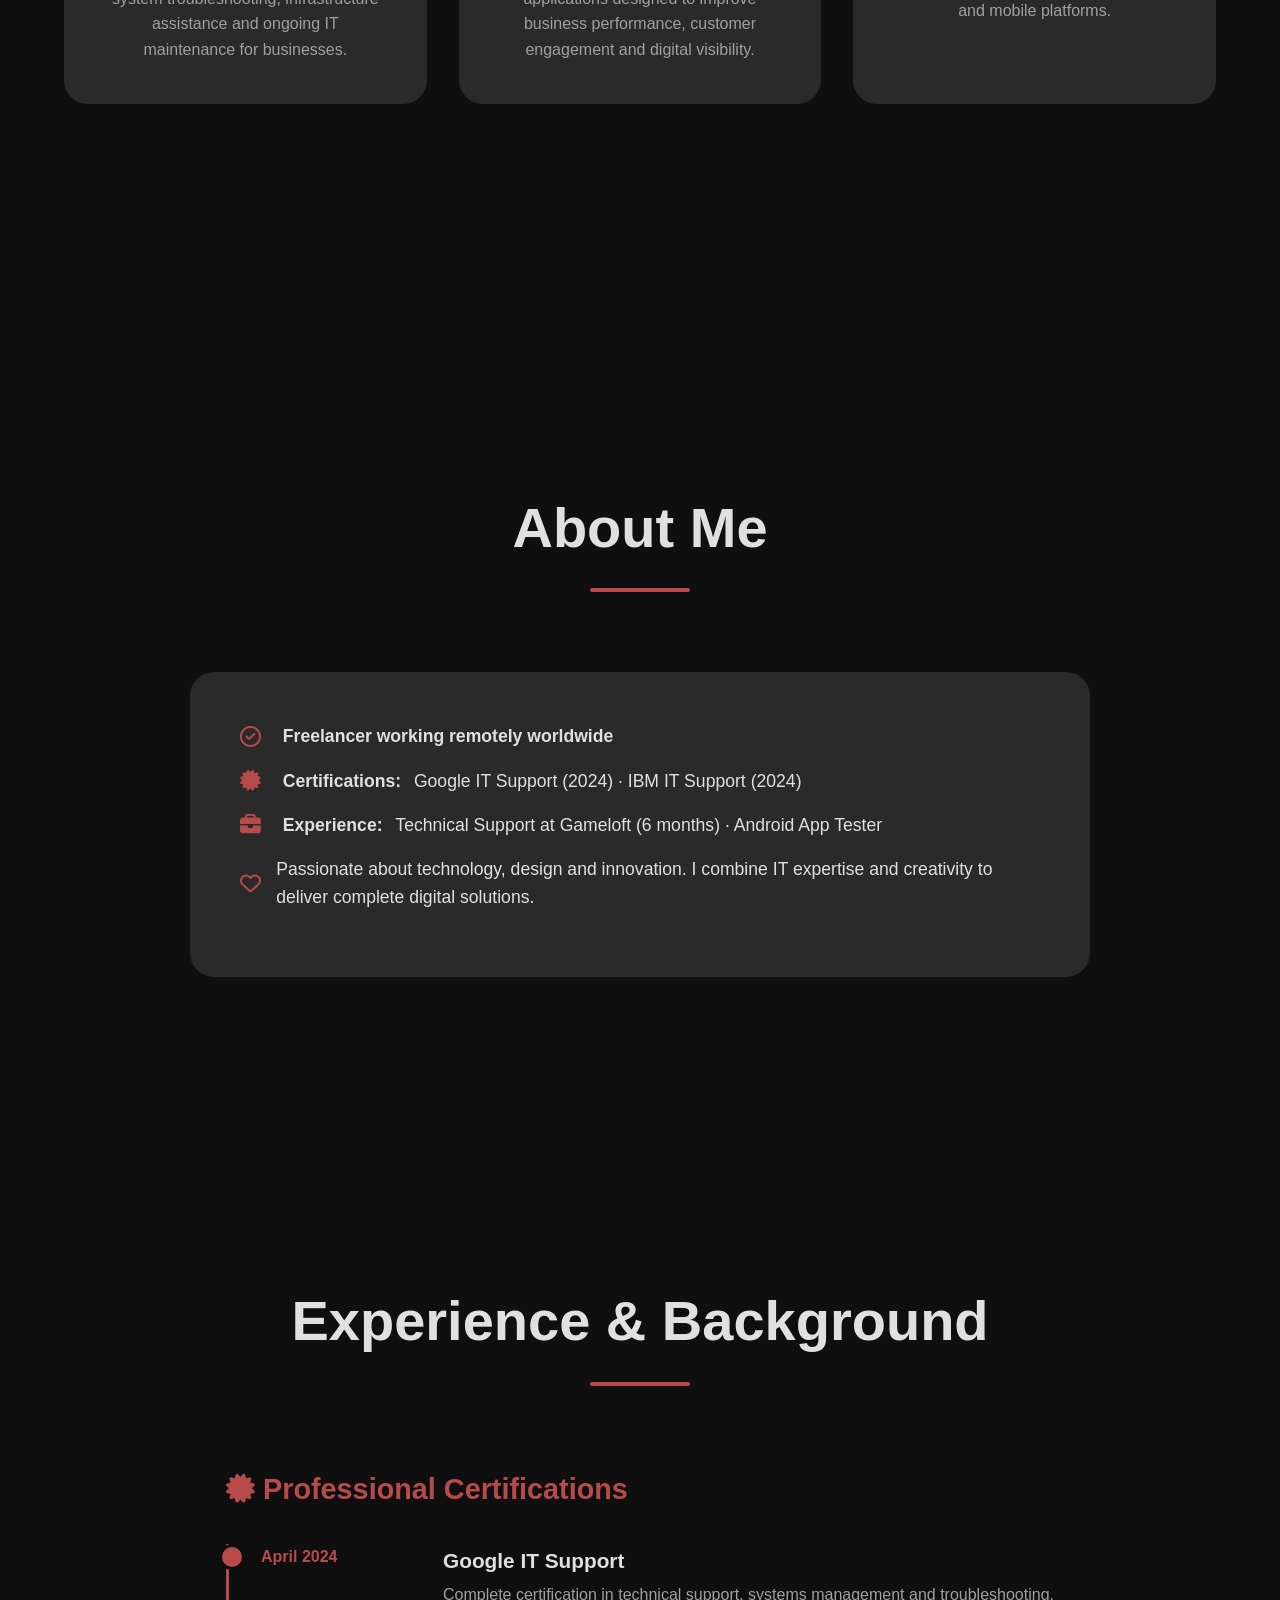
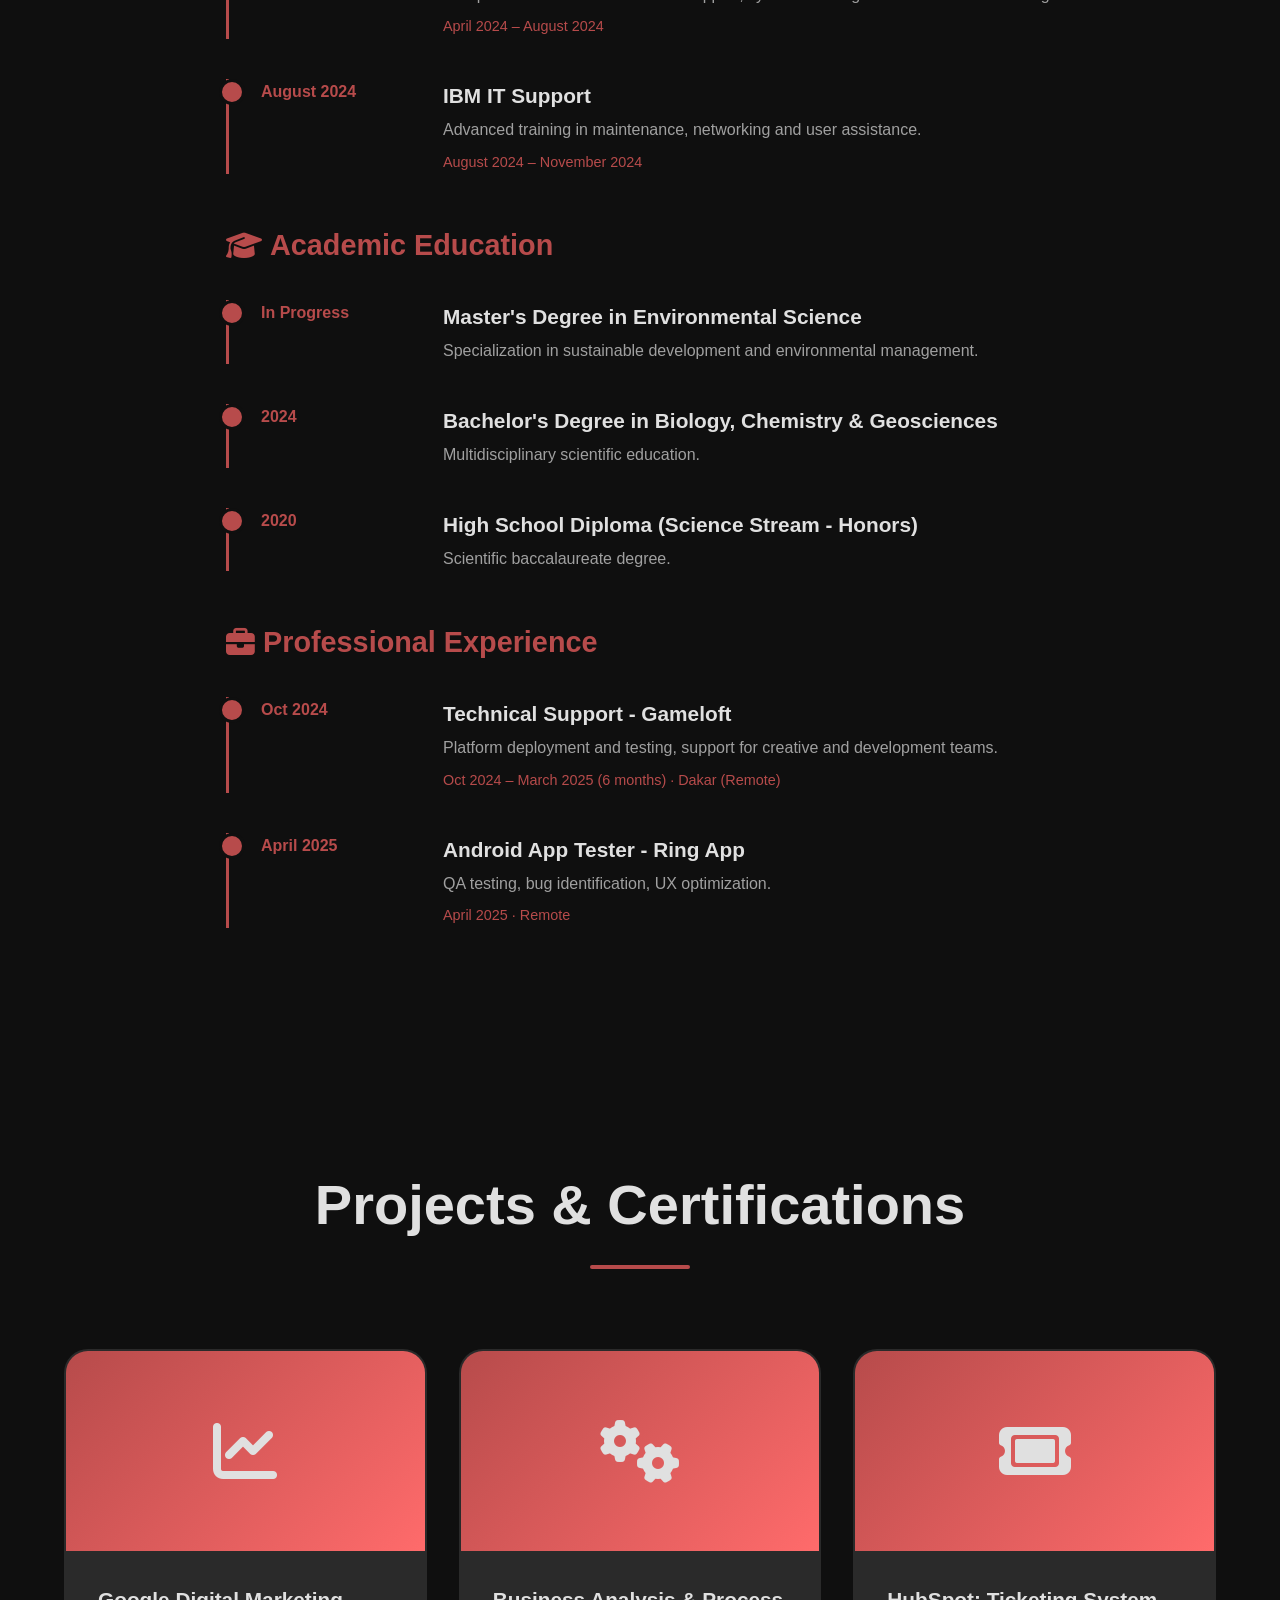
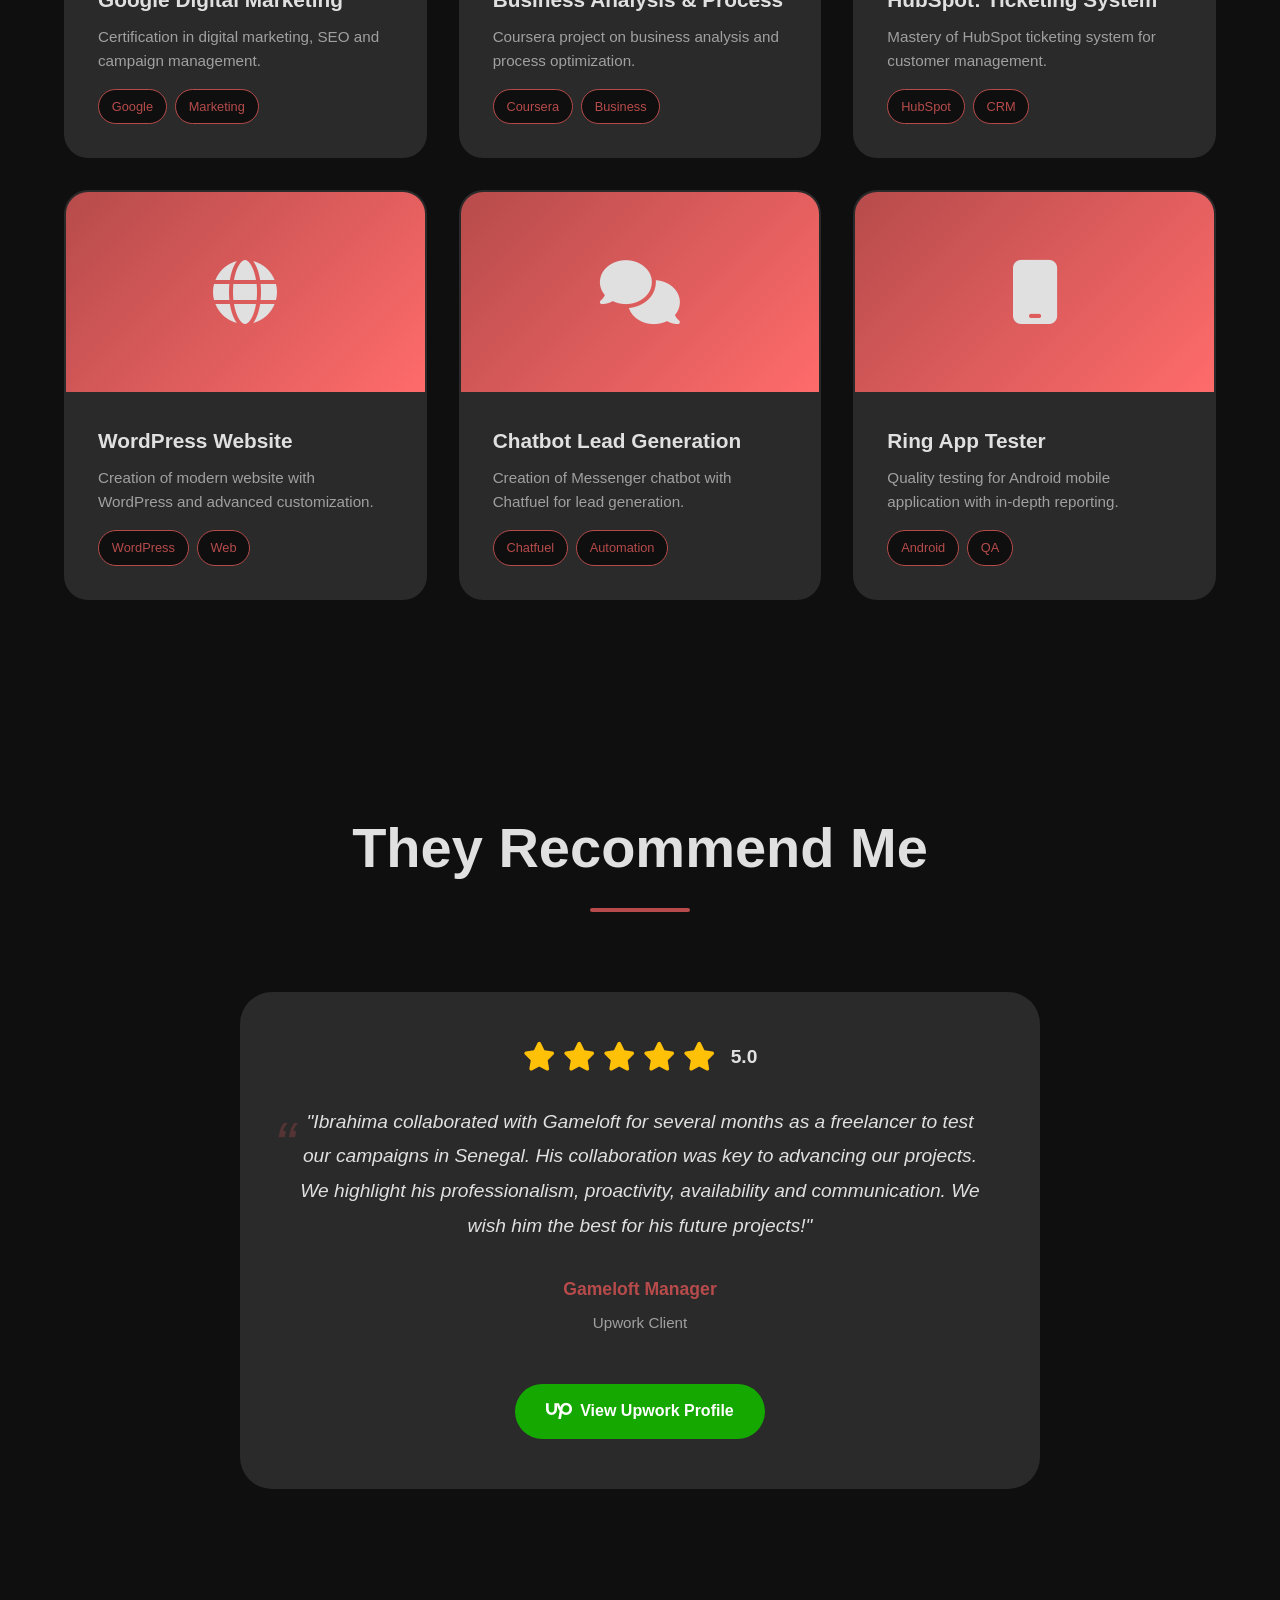
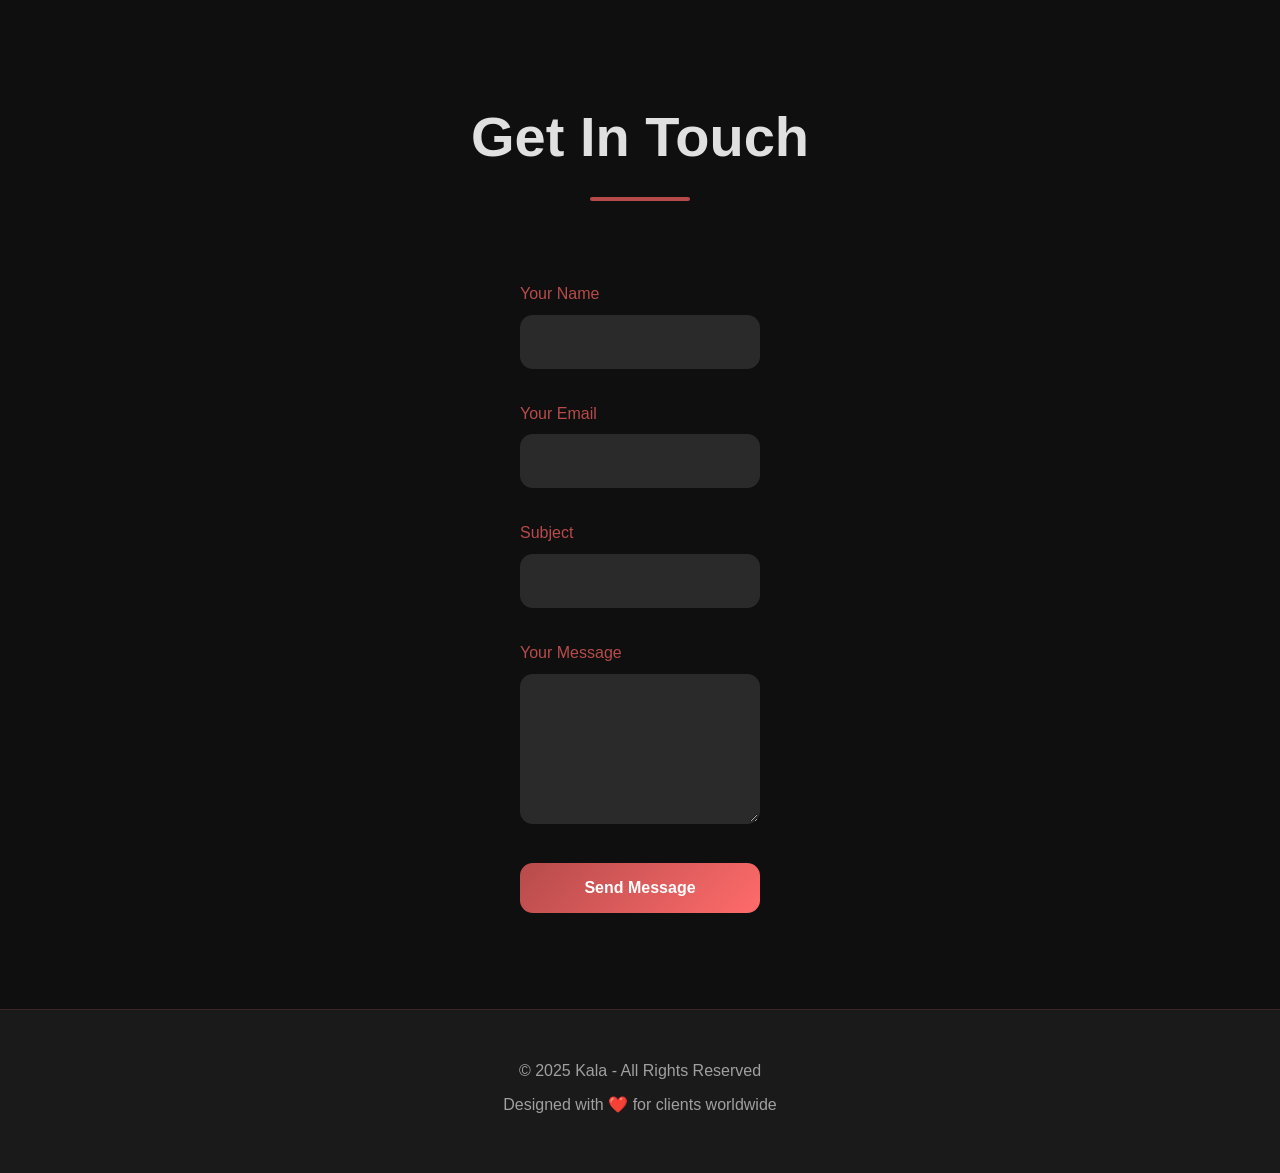
==== commit 68eb61cf: "couleur du bouton fr et en" ====
--- a/en.html
+++ b/en.html
@@ -36,7 +36,7 @@
     <a href="#projects" class="nav-link">Projects</a>
     <a href="#testimonials" class="nav-link">Testimonials</a>
     <a href="#contact" class="nav-link">Contact</a>
-    <a href="index.html" style="margin-left:20px;">FR</a>
+    <a href="index.html" class="lang-btn active-lang" style="margin-left:20px;">FR</a>
   </nav>
   <div class="menu-toggle" id="menu-toggle">
     <span></span><span></span><span></span>
--- a/style.css
+++ b/style.css
@@ -60,6 +60,48 @@
 @keyframes progressFill {
     from { width: 0; }
     to { width: var(--progress); }
+}
+
+
+/* Bouton langue */
+.lang-btn {
+  position: relative;
+  text-decoration: none;
+  
+  color: white;
+  font-weight: 600;
+  padding: 8px 16px;
+  border-radius: 30px;
+  transition: 0.3s ease;
+}
+
+/* Hover normal */
+.lang-btn:hover {
+  background: rgba(255,255,255,0.1);
+}
+
+/* Quand la langue est active */
+.active-lang {
+  background: linear-gradient(45deg, #a03c14, #f76134e7);
+  color: black;
+  box-shadow: 0 0 15px rgba(74, 222, 128, 0.6);
+  animation: glowPulse 2s infinite ease-in-out;
+}
+
+/* Animation glow */
+@keyframes glowPulse {
+  0% {
+    box-shadow: 0 0 10px rgba(74, 222, 128, 0.6);
+    transform: scale(1);
+  }
+  50% {
+    box-shadow: 0 0 25px rgba(34, 211, 238, 0.9);
+    transform: scale(1.08);
+  }
+  100% {
+    box-shadow: 0 0 10px rgba(74, 222, 128, 0.6);
+    transform: scale(1);
+  }
 }
 
 /* Classes d'animation */
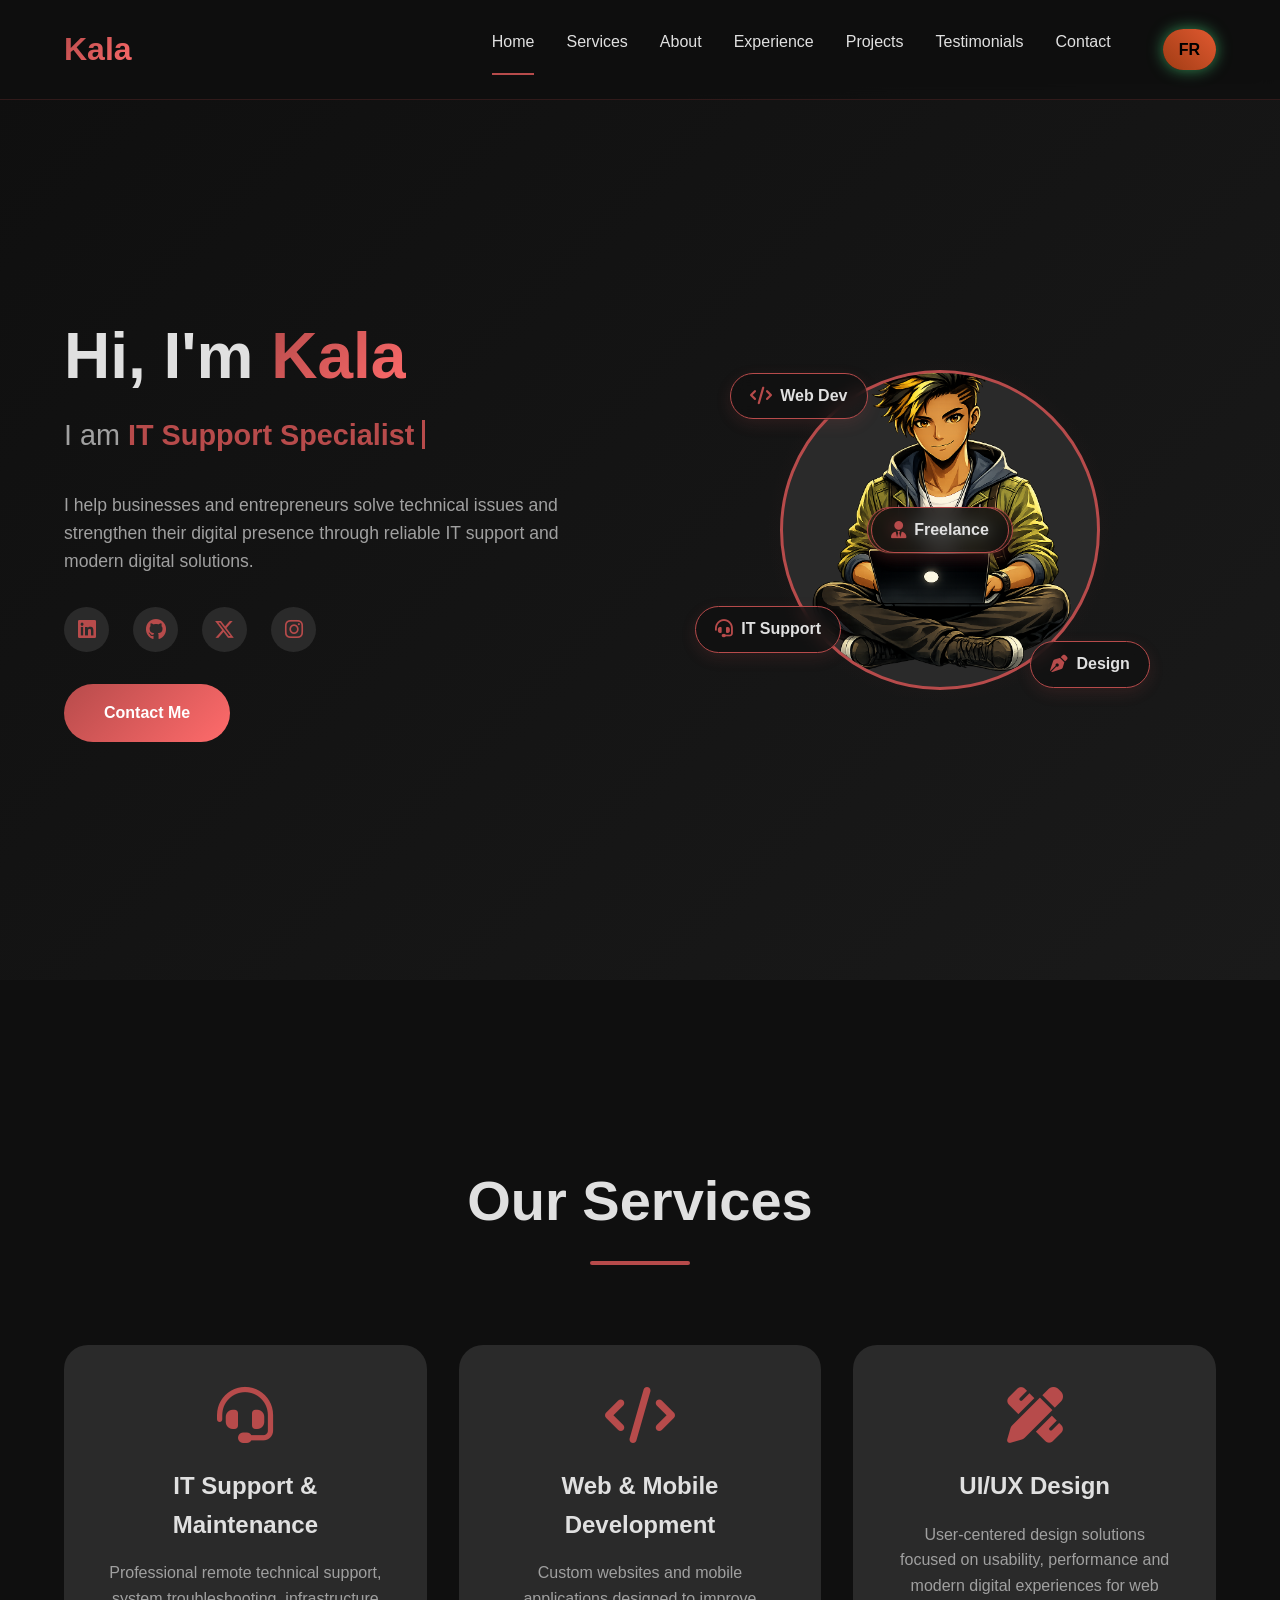
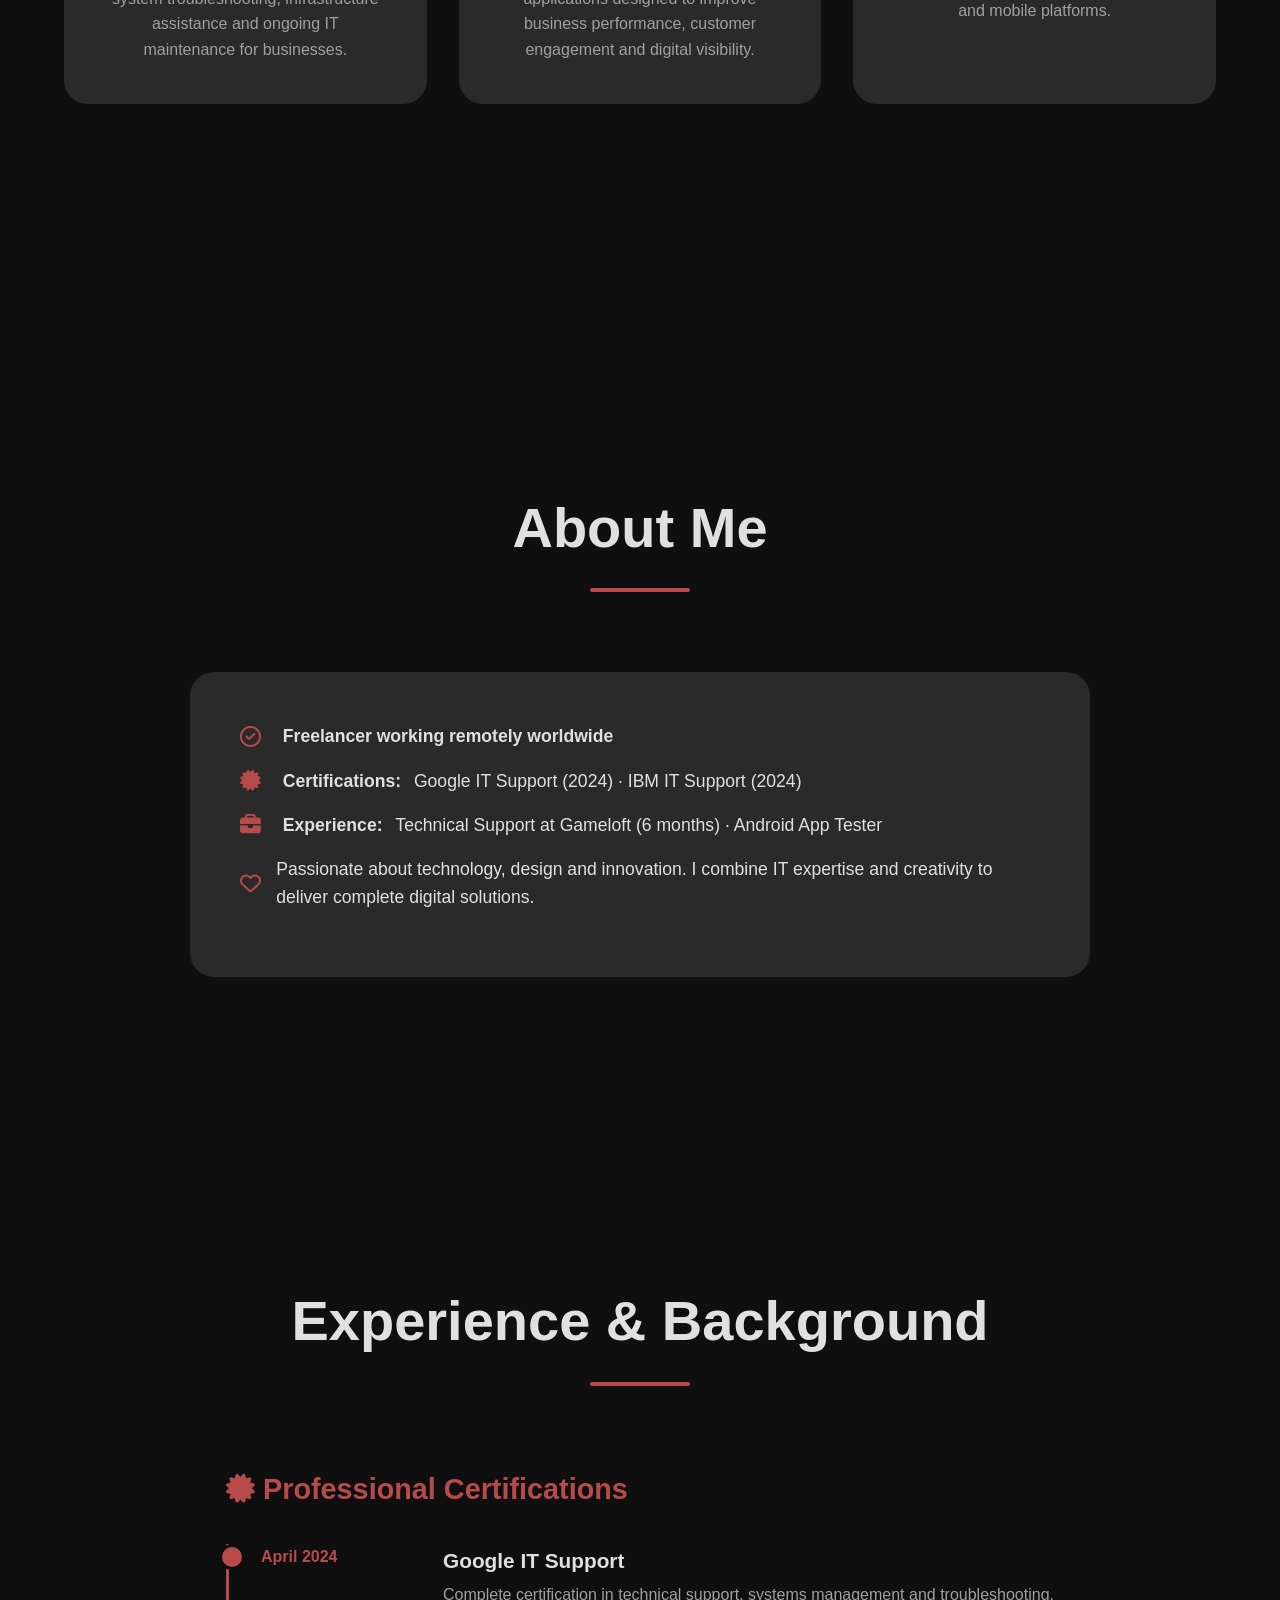
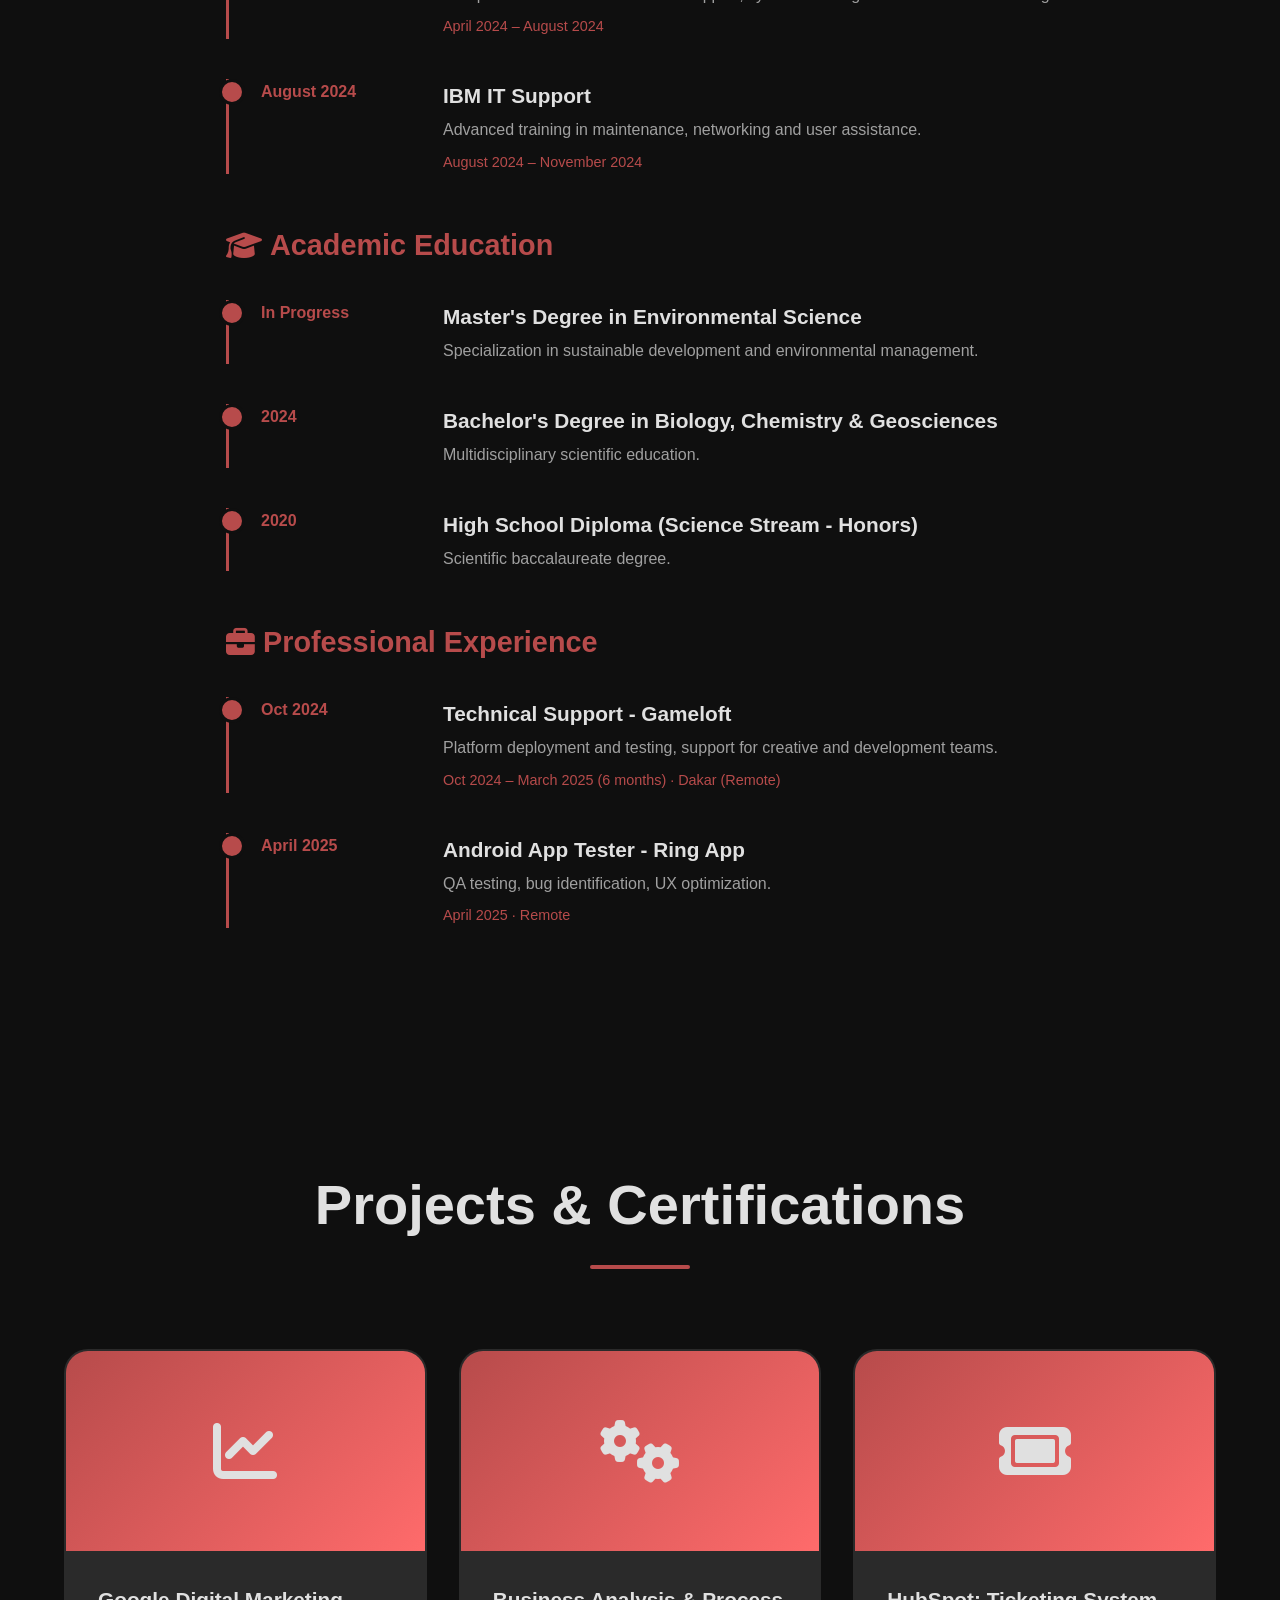
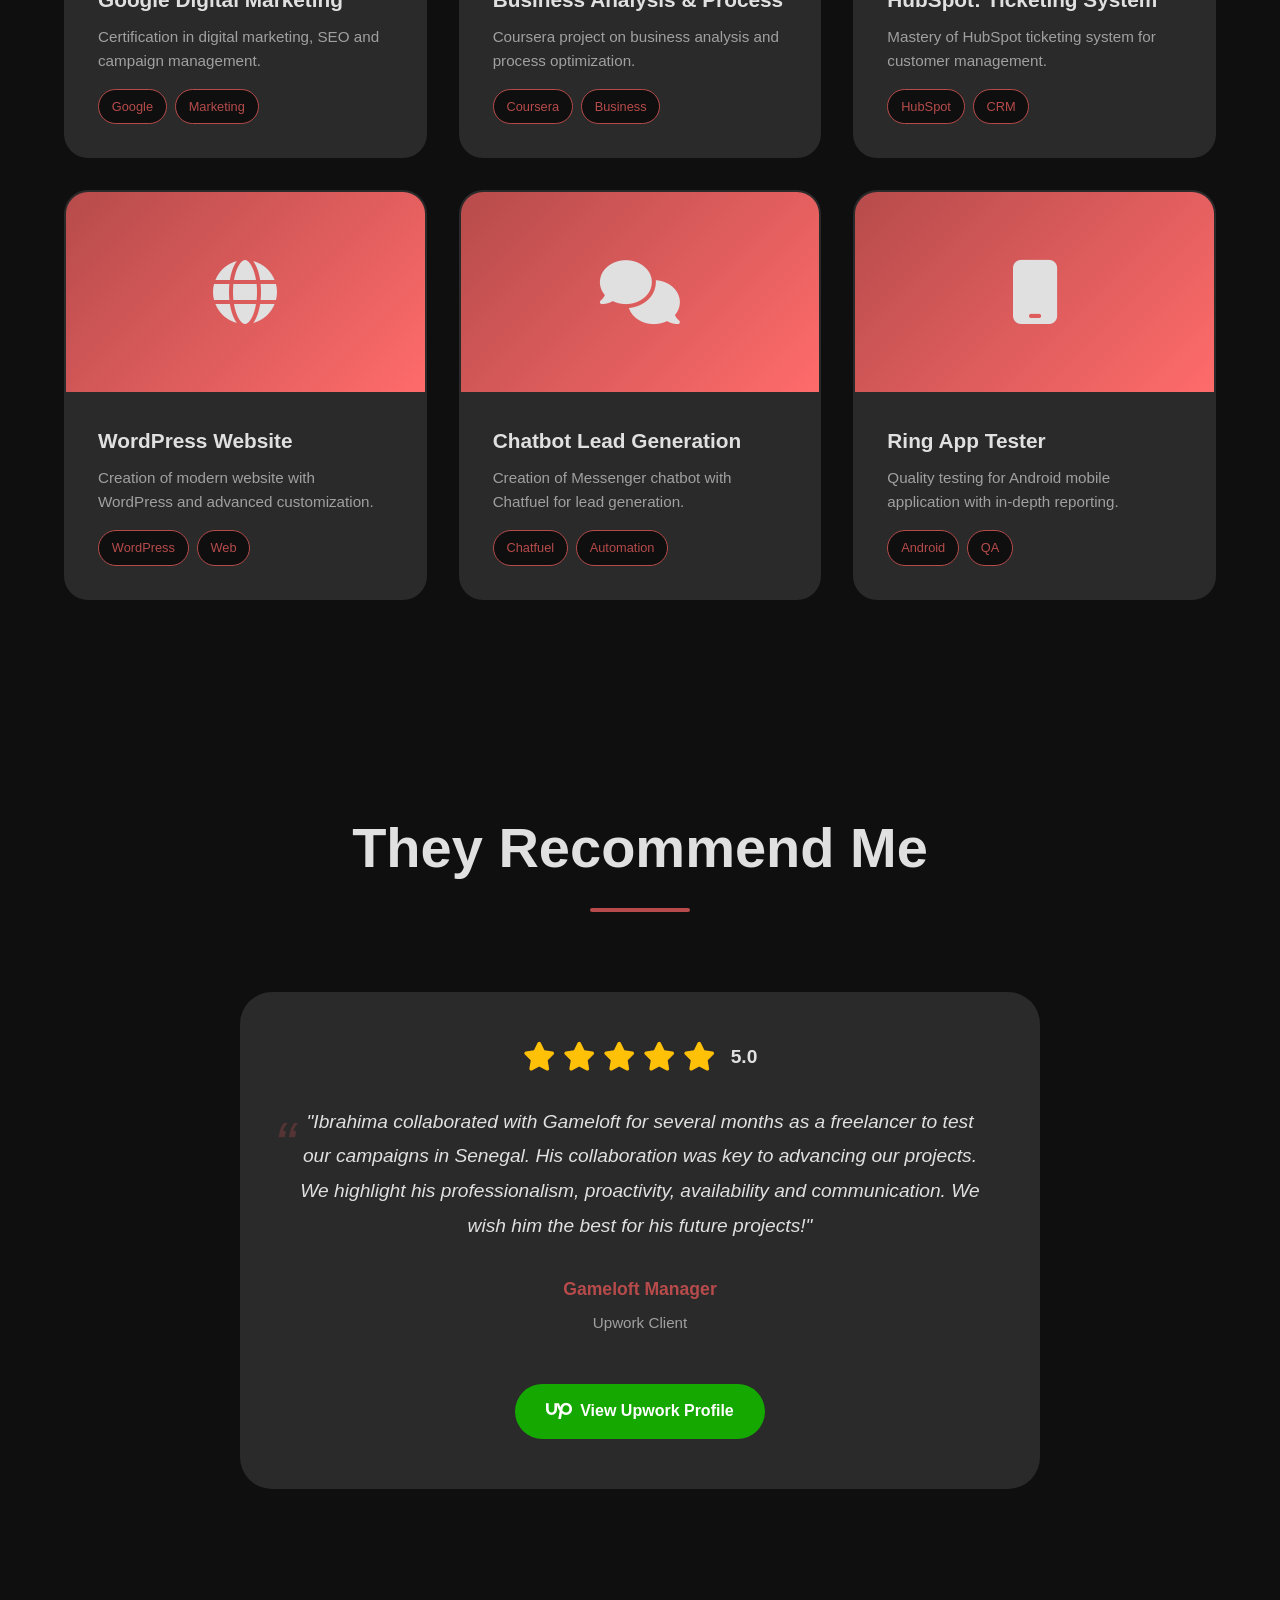
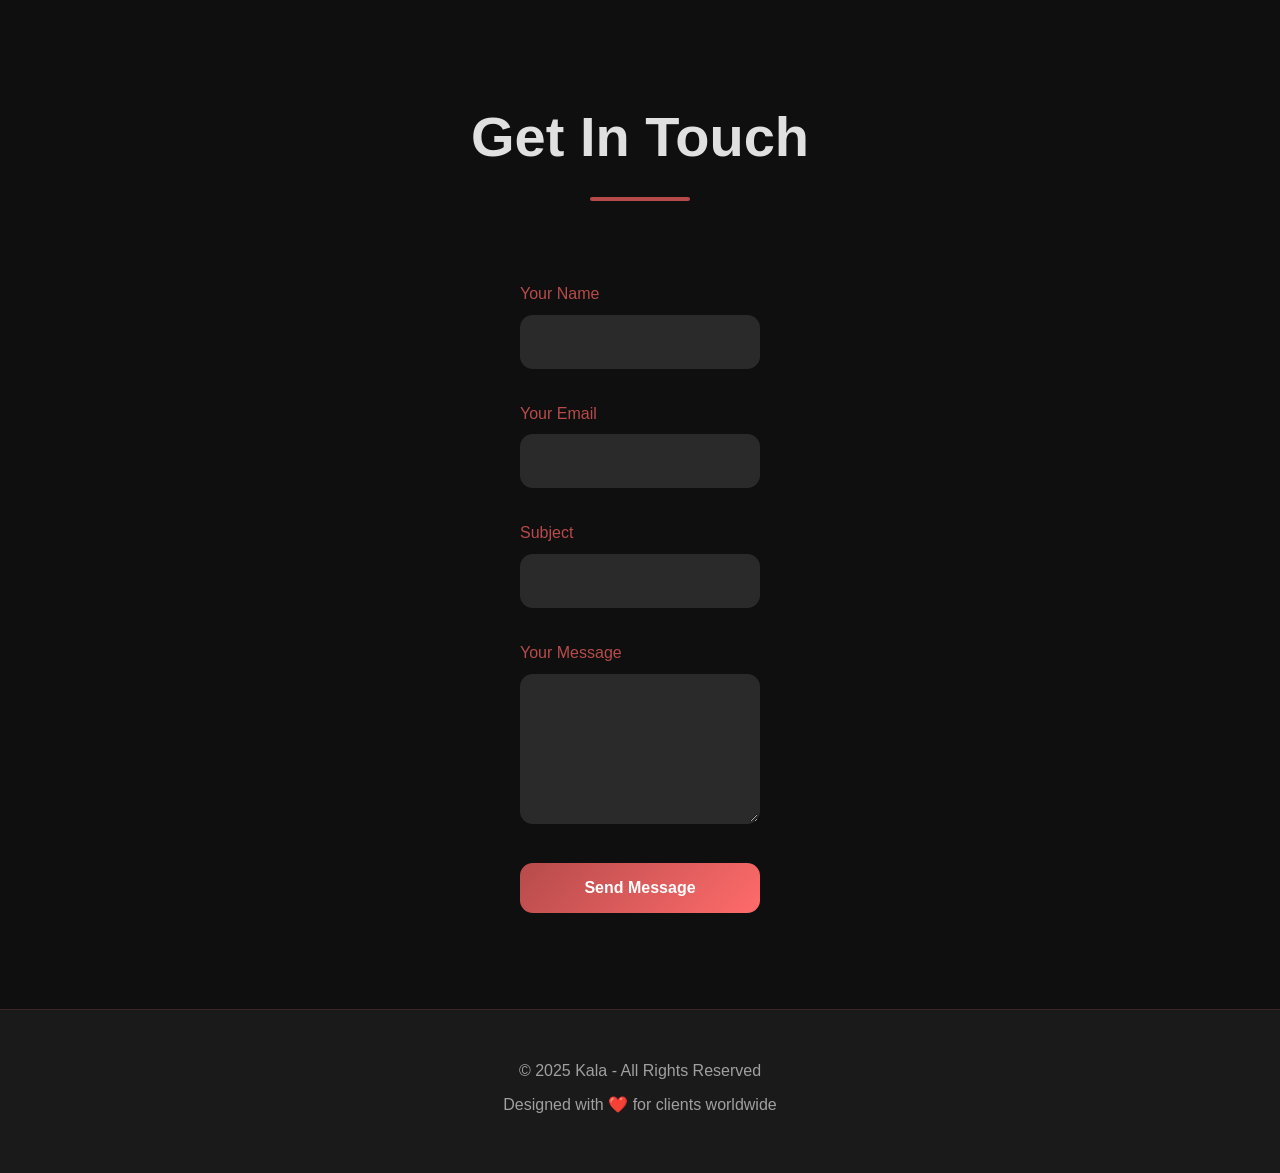
==== commit 64cc799b: "icons around the picture" ====
--- a/en.html
+++ b/en.html
@@ -1,5 +1,6 @@
 <!doctype html>
 <html lang="en">
+
 <head>
   <meta charset="UTF-8">
   <meta name="viewport" content="width=device-width, initial-scale=1.0">
@@ -7,12 +8,15 @@
   <link rel="stylesheet" href="https://cdnjs.cloudflare.com/ajax/libs/font-awesome/6.5.2/css/all.min.css">
 
   <!-- SEO -->
-  <meta name="description" content="Kala - Remote IT Support & Digital Creator. Technical support, digital design and innovative solutions for businesses worldwide.">
-  <meta name="keywords" content="Remote IT Support, Freelance IT, Digital Creator, Graphic Design, Canva Design, Technical Support, Freelance Developer">
+  <meta name="description"
+    content="Kala - Remote IT Support & Digital Creator. Technical support, digital design and innovative solutions for businesses worldwide.">
+  <meta name="keywords"
+    content="Remote IT Support, Freelance IT, Digital Creator, Graphic Design, Canva Design, Technical Support, Freelance Developer">
 
   <!-- Open Graph -->
   <meta property="og:title" content="Kala - IT Support & Digital Creator">
-  <meta property="og:description" content="Remote IT Support & Digital Solutions for businesses and entrepreneurs worldwide.">
+  <meta property="og:description"
+    content="Remote IT Support & Digital Solutions for businesses and entrepreneurs worldwide.">
   <meta property="og:image" content="https://bal-s-portfolio.vercel.app/ball.webp">
   <meta property="og:type" content="website">
 
@@ -25,154 +29,168 @@
 
 <body>
 
-<header>
-  <a href="#" class="logo">Kala</a>
-  <nav id="nav-menu">
-    <a href="#home" class="nav-link active">Home</a>
-    <a href="#services" class="nav-link">Services</a>
-    <a href="#about" class="nav-link">About</a>
-    <!-- <a href="#skills" class="nav-link">Skills</a> -->
-    <a href="#education" class="nav-link">Experience</a>
-    <a href="#projects" class="nav-link">Projects</a>
-    <a href="#testimonials" class="nav-link">Testimonials</a>
-    <a href="#contact" class="nav-link">Contact</a>
-    <a href="index.html" class="lang-btn active-lang" style="margin-left:20px;">FR</a>
-  </nav>
-  <div class="menu-toggle" id="menu-toggle">
-    <span></span><span></span><span></span>
-  </div>
-</header>
-
-<section class="home" id="home">
-  <div class="home-content">
-    <h1>Hi, I'm <span>Kala</span></h1>
-    <div class="typing-container">
-      <span class="typing-text">I am</span>
-      <span class="typing-word" id="typing-word"></span>
-      <span class="typing-cursor"></span>
-    </div>
-    <p>I help businesses and entrepreneurs solve technical issues and strengthen their digital presence through reliable IT support and modern digital solutions.</p>
-
-    <div class="social-icons">
-      <a href="https://www.linkedin.com/in/ibrahima-bal-0a8111285" target="_blank"><i class="fa-brands fa-linkedin"></i></a>
-      <a href="https://github.com/ibrahimabal" target="_blank"><i class="fa-brands fa-github"></i></a>
-      <a href="https://x.com/BalIbrahim42631" target="_blank"><i class="fa-brands fa-x-twitter"></i></a>
-      <a href="https://www.instagram.com/ibrahimabal5/" target="_blank"><i class="fa-brands fa-instagram"></i></a>
-    </div>
-
-    <a href="#contact" class="btn">Contact Me</a>
-  </div>
-
-  <div class="home-img">
-    <div class="home-img-wrapper">
-      <div class="home-img-inner">
-        <img src="ball2.png" alt="Kala - IT Support & Digital Creator">
-      </div>
-    </div>
-  </div>
-</section>
-
-<section class="section" id="services">
-  <h2 class="section-title">Our Services</h2>
-  <div class="services-container">
-
-    <div class="service-box">
-      <i class="fa-solid fa-headset"></i>
-      <h3>IT Support & Maintenance</h3>
-      <p>Professional remote technical support, system troubleshooting, infrastructure assistance and ongoing IT maintenance for businesses.</p>
-    </div>
-
-    <div class="service-box">
-      <i class="fa-solid fa-code"></i>
-      <h3>Web & Mobile Development</h3>
-      <p>Custom websites and mobile applications designed to improve business performance, customer engagement and digital visibility.</p>
-    </div>
-
-    <div class="service-box">
-      <i class="fa-solid fa-pen-ruler"></i>
-      <h3>UI/UX Design</h3>
-      <p>User-centered design solutions focused on usability, performance and modern digital experiences for web and mobile platforms.</p>
-    </div>
-
-  </div>
-</section>
-
-<section class="section" id="about">
-  <h2 class="section-title">About Me</h2>
-  <div class="about-card">
-    <p><i class="fa-regular fa-circle-check"></i> <strong>Freelancer working remotely worldwide</strong></p>
-    <p><i class="fa-solid fa-certificate"></i> <strong>Certifications:</strong> Google IT Support (2024) · IBM IT Support (2024)</p>
-    <p><i class="fa-solid fa-briefcase"></i> <strong>Experience:</strong> Technical Support at Gameloft (6 months) · Android App Tester</p>
-    <p><i class="fa-regular fa-heart"></i> Passionate about technology, design and innovation. I combine IT expertise and creativity to deliver complete digital solutions.</p>
-  </div>
-</section>
-
-<section class="section" id="education">
+  <header>
+    <a href="#" class="logo">Kala</a>
+    <nav id="nav-menu">
+      <a href="#home" class="nav-link active">Home</a>
+      <a href="#services" class="nav-link">Services</a>
+      <a href="#about" class="nav-link">About</a>
+      <!-- <a href="#skills" class="nav-link">Skills</a> -->
+      <a href="#education" class="nav-link">Experience</a>
+      <a href="#projects" class="nav-link">Projects</a>
+      <a href="#testimonials" class="nav-link">Testimonials</a>
+      <a href="#contact" class="nav-link">Contact</a>
+      <a href="index.html" class="lang-btn active-lang" style="margin-left:20px;">FR</a>
+    </nav>
+    <div class="menu-toggle" id="menu-toggle">
+      <span></span><span></span><span></span>
+    </div>
+  </header>
+
+  <section class="home" id="home">
+    <div class="home-content">
+      <h1>Hi, I'm <span>Kala</span></h1>
+      <div class="typing-container">
+        <span class="typing-text">I am</span>
+        <span class="typing-word" id="typing-word"></span>
+        <span class="typing-cursor"></span>
+      </div>
+      <p>I help businesses and entrepreneurs solve technical issues and strengthen their digital presence through
+        reliable IT support and modern digital solutions.</p>
+
+      <div class="social-icons">
+        <a href="https://www.linkedin.com/in/ibrahima-bal-0a8111285" target="_blank"><i
+            class="fa-brands fa-linkedin"></i></a>
+        <a href="https://github.com/ibrahimabal" target="_blank"><i class="fa-brands fa-github"></i></a>
+        <a href="https://x.com/BalIbrahim42631" target="_blank"><i class="fa-brands fa-x-twitter"></i></a>
+        <a href="https://www.instagram.com/ibrahimabal5/" target="_blank"><i class="fa-brands fa-instagram"></i></a>
+      </div>
+
+      <a href="#contact" class="btn">Contact Me</a>
+    </div>
+
+    <div class="home-img">
+      <div class="home-img-wrapper">
+        <div class="home-img-inner">
+          <img src="ball2.png" alt="Kala - IT Support & Digital Creator">
+        </div>
+        <div class="floating-item web-dev"><i class="fa-solid fa-code"></i> Web Dev</div>
+        <div class="floating-item design"><i class="fa-solid fa-pen-nib"></i> Design</div>
+        <div class="floating-item it-support"><i class="fa-solid fa-headset"></i> IT Support</div>
+        <div class="floating-item available"><i class="fa-regular fa-calendar-check"></i> Disponible</div>
+        <div class="floating-item freelance"><i class="fa-solid fa-user-tie"></i> Freelance</div>
+
+      </div>
+    </div>
+  </section>
+
+  <section class="section" id="services">
+    <h2 class="section-title">Our Services</h2>
+    <div class="services-container">
+
+      <div class="service-box">
+        <i class="fa-solid fa-headset"></i>
+        <h3>IT Support & Maintenance</h3>
+        <p>Professional remote technical support, system troubleshooting, infrastructure assistance and ongoing IT
+          maintenance for businesses.</p>
+      </div>
+
+      <div class="service-box">
+        <i class="fa-solid fa-code"></i>
+        <h3>Web & Mobile Development</h3>
+        <p>Custom websites and mobile applications designed to improve business performance, customer engagement and
+          digital visibility.</p>
+      </div>
+
+      <div class="service-box">
+        <i class="fa-solid fa-pen-ruler"></i>
+        <h3>UI/UX Design</h3>
+        <p>User-centered design solutions focused on usability, performance and modern digital experiences for web and
+          mobile platforms.</p>
+      </div>
+
+    </div>
+  </section>
+
+  <section class="section" id="about">
+    <h2 class="section-title">About Me</h2>
+    <div class="about-card">
+      <p><i class="fa-regular fa-circle-check"></i> <strong>Freelancer working remotely worldwide</strong></p>
+      <p><i class="fa-solid fa-certificate"></i> <strong>Certifications:</strong> Google IT Support (2024) · IBM IT
+        Support (2024)</p>
+      <p><i class="fa-solid fa-briefcase"></i> <strong>Experience:</strong> Technical Support at Gameloft (6 months) ·
+        Android App Tester</p>
+      <p><i class="fa-regular fa-heart"></i> Passionate about technology, design and innovation. I combine IT expertise
+        and creativity to deliver complete digital solutions.</p>
+    </div>
+  </section>
+
+  <section class="section" id="education">
     <h2 class="section-title">Experience & Background</h2>
     <div class="timeline">
-        <h3 class="timeline-header"><i class="fa-solid fa-certificate"></i> Professional Certifications</h3>
-        <div class="timeline-item">
-            <div class="timeline-date">April 2024</div>
-            <div class="timeline-content">
-                <h3>Google IT Support</h3>
-                <p>Complete certification in technical support, systems management and troubleshooting.</p>
-                <span class="duration">April 2024 – August 2024</span>
-            </div>
-        </div>
-        <div class="timeline-item">
-            <div class="timeline-date">August 2024</div>
-            <div class="timeline-content">
-                <h3>IBM IT Support</h3>
-                <p>Advanced training in maintenance, networking and user assistance.</p>
-                <span class="duration">August 2024 – November 2024</span>
-            </div>
-        </div>
-
-
-        <h3 class="timeline-header"><i class="fa-solid fa-graduation-cap"></i> Academic Education</h3>
-        <div class="timeline-item">
-            <div class="timeline-date">In Progress</div>
-            <div class="timeline-content">
-                <h3>Master's Degree in Environmental Science</h3>
-                <p>Specialization in sustainable development and environmental management.</p>
-            </div>
-        </div>
-        <div class="timeline-item">
-            <div class="timeline-date">2024</div>
-            <div class="timeline-content">
-                <h3>Bachelor's Degree in Biology, Chemistry & Geosciences</h3>
-                <p>Multidisciplinary scientific education.</p>
-            </div>
-        </div>
-        <div class="timeline-item">
-            <div class="timeline-date">2020</div>
-            <div class="timeline-content">
-                <h3>High School Diploma (Science Stream - Honors)</h3>
-                <p>Scientific baccalaureate degree.</p>
-            </div>
-        </div>
-
-        <h3 class="timeline-header"><i class="fa-solid fa-briefcase"></i> Professional Experience</h3>
-        <div class="timeline-item">
-            <div class="timeline-date">Oct 2024</div>
-            <div class="timeline-content">
-                <h3>Technical Support - Gameloft</h3>
-                <p>Platform deployment and testing, support for creative and development teams.</p>
-                <span class="duration">Oct 2024 – March 2025 (6 months) · Dakar (Remote)</span>
-            </div>
-        </div>
-        <div class="timeline-item">
-            <div class="timeline-date">April 2025</div>
-            <div class="timeline-content">
-                <h3>Android App Tester - Ring App</h3>
-                <p>QA testing, bug identification, UX optimization.</p>
-                <span class="duration">April 2025 · Remote</span>
-            </div>
-        </div>
-    </div>
-</section>
-
-<section class="section" id="projects">
+      <h3 class="timeline-header"><i class="fa-solid fa-certificate"></i> Professional Certifications</h3>
+      <div class="timeline-item">
+        <div class="timeline-date">April 2024</div>
+        <div class="timeline-content">
+          <h3>Google IT Support</h3>
+          <p>Complete certification in technical support, systems management and troubleshooting.</p>
+          <span class="duration">April 2024 – August 2024</span>
+        </div>
+      </div>
+      <div class="timeline-item">
+        <div class="timeline-date">August 2024</div>
+        <div class="timeline-content">
+          <h3>IBM IT Support</h3>
+          <p>Advanced training in maintenance, networking and user assistance.</p>
+          <span class="duration">August 2024 – November 2024</span>
+        </div>
+      </div>
+
+
+      <h3 class="timeline-header"><i class="fa-solid fa-graduation-cap"></i> Academic Education</h3>
+      <div class="timeline-item">
+        <div class="timeline-date">In Progress</div>
+        <div class="timeline-content">
+          <h3>Master's Degree in Environmental Science</h3>
+          <p>Specialization in sustainable development and environmental management.</p>
+        </div>
+      </div>
+      <div class="timeline-item">
+        <div class="timeline-date">2024</div>
+        <div class="timeline-content">
+          <h3>Bachelor's Degree in Biology, Chemistry & Geosciences</h3>
+          <p>Multidisciplinary scientific education.</p>
+        </div>
+      </div>
+      <div class="timeline-item">
+        <div class="timeline-date">2020</div>
+        <div class="timeline-content">
+          <h3>High School Diploma (Science Stream - Honors)</h3>
+          <p>Scientific baccalaureate degree.</p>
+        </div>
+      </div>
+
+      <h3 class="timeline-header"><i class="fa-solid fa-briefcase"></i> Professional Experience</h3>
+      <div class="timeline-item">
+        <div class="timeline-date">Oct 2024</div>
+        <div class="timeline-content">
+          <h3>Technical Support - Gameloft</h3>
+          <p>Platform deployment and testing, support for creative and development teams.</p>
+          <span class="duration">Oct 2024 – March 2025 (6 months) · Dakar (Remote)</span>
+        </div>
+      </div>
+      <div class="timeline-item">
+        <div class="timeline-date">April 2025</div>
+        <div class="timeline-content">
+          <h3>Android App Tester - Ring App</h3>
+          <p>QA testing, bug identification, UX optimization.</p>
+          <span class="duration">April 2025 · Remote</span>
+        </div>
+      </div>
+    </div>
+  </section>
+
+  <section class="section" id="projects">
     <h2 class="section-title">Projects & Certifications</h2>
     <div class="projects-grid">
       <div class="project-card">
@@ -226,80 +244,85 @@
     </div>
   </section>
 
-<section class="section" id="testimonials">
+  <section class="section" id="testimonials">
     <h2 class="section-title">They Recommend Me</h2>
     <div class="testimonial-card">
       <div class="rating">
-        <i class="fa-solid fa-star"></i><i class="fa-solid fa-star"></i><i class="fa-solid fa-star"></i><i class="fa-solid fa-star"></i><i class="fa-solid fa-star"></i>
+        <i class="fa-solid fa-star"></i><i class="fa-solid fa-star"></i><i class="fa-solid fa-star"></i><i
+          class="fa-solid fa-star"></i><i class="fa-solid fa-star"></i>
         <span>5.0</span>
       </div>
       <div class="testimonial-text">
-        "Ibrahima collaborated with Gameloft for several months as a freelancer to test our campaigns in Senegal. His collaboration was key to advancing our projects. We highlight his professionalism, proactivity, availability and communication. We wish him the best for his future projects!"
+        "Ibrahima collaborated with Gameloft for several months as a freelancer to test our campaigns in Senegal. His
+        collaboration was key to advancing our projects. We highlight his professionalism, proactivity, availability and
+        communication. We wish him the best for his future projects!"
       </div>
       <div class="testimonial-author">Gameloft Manager</div>
       <div class="testimonial-role">Upwork Client</div>
-      <a href="https://www.upwork.com/freelancers/~01549369689af8c46e?promobnr=1" target="_blank" rel="noopener" class="upwork-link">
+      <a href="https://www.upwork.com/freelancers/~01549369689af8c46e?promobnr=1" target="_blank" rel="noopener"
+        class="upwork-link">
         <i class="fa-brands fa-upwork"></i> View Upwork Profile
       </a>
     </div>
   </section>
 
-<section class="section" id="contact">
-  <h2 class="section-title">Get In Touch</h2>
-  <div class="contact-container">
-    <form>
-      <div class="form-group">
-        <label>Your Name</label>
-        <input type="text" required>
-      </div>
-      <div class="form-group">
-        <label>Your Email</label>
-        <input type="email" required>
-      </div>
-      <div class="form-group">
-        <label>Subject</label>
-        <input type="text" required>
-      </div>
-      <div class="form-group">
-        <label>Your Message</label>
-        <textarea required></textarea>
-      </div>
-      <button type="submit" class="submit-btn">Send Message</button>
-    </form>
-  </div>
-</section>
-
-<footer>
-  <p>© 2025 Kala - All Rights Reserved</p>
-  <p>Designed with ❤️ for clients worldwide</p>
-</footer>
-
-<script>
-const roles = ['IT Support Specialist', 'Graphic Designer', 'Digital Creator'];
-const typingWord = document.getElementById('typing-word');
-let currentRole = 0;
-let charIndex = 0;
-let isDeleting = false;
-
-function typeEffect() {
-  const currentText = roles[currentRole];
-  if (isDeleting) { charIndex--; } else { charIndex++; }
-  typingWord.textContent = currentText.substring(0, charIndex);
-
-  let speed = isDeleting ? 50 : 100;
-
-  if (!isDeleting && charIndex === currentText.length) {
-    isDeleting = true;
-    speed = 2000;
-  } else if (isDeleting && charIndex === 0) {
-    isDeleting = false;
-    currentRole = (currentRole + 1) % roles.length;
-    speed = 500;
-  }
-  setTimeout(typeEffect, speed);
-}
-typeEffect();
-</script>
+  <section class="section" id="contact">
+    <h2 class="section-title">Get In Touch</h2>
+    <div class="contact-container">
+      <form>
+        <div class="form-group">
+          <label>Your Name</label>
+          <input type="text" required>
+        </div>
+        <div class="form-group">
+          <label>Your Email</label>
+          <input type="email" required>
+        </div>
+        <div class="form-group">
+          <label>Subject</label>
+          <input type="text" required>
+        </div>
+        <div class="form-group">
+          <label>Your Message</label>
+          <textarea required></textarea>
+        </div>
+        <button type="submit" class="submit-btn">Send Message</button>
+      </form>
+    </div>
+  </section>
+
+  <footer>
+    <p>© 2025 Kala - All Rights Reserved</p>
+    <p>Designed with ❤️ for clients worldwide</p>
+  </footer>
+
+  <script>
+    const roles = ['IT Support Specialist', 'Graphic Designer', 'Digital Creator'];
+    const typingWord = document.getElementById('typing-word');
+    let currentRole = 0;
+    let charIndex = 0;
+    let isDeleting = false;
+
+    function typeEffect() {
+      const currentText = roles[currentRole];
+      if (isDeleting) { charIndex--; } else { charIndex++; }
+      typingWord.textContent = currentText.substring(0, charIndex);
+
+      let speed = isDeleting ? 50 : 100;
+
+      if (!isDeleting && charIndex === currentText.length) {
+        isDeleting = true;
+        speed = 2000;
+      } else if (isDeleting && charIndex === 0) {
+        isDeleting = false;
+        currentRole = (currentRole + 1) % roles.length;
+        speed = 500;
+      }
+      setTimeout(typeEffect, speed);
+    }
+    typeEffect();
+  </script>
 
 </body>
+
 </html>
--- a/style.css
+++ b/style.css
@@ -33,75 +33,118 @@
 
 /* Animations */
 @keyframes fadeInUp {
-    from { opacity: 0; transform: translateY(30px); }
-    to { opacity: 1; transform: translateY(0); }
+    from {
+        opacity: 0;
+        transform: translateY(30px);
+    }
+
+    to {
+        opacity: 1;
+        transform: translateY(0);
+    }
 }
 
 @keyframes fadeInLeft {
-    from { opacity: 0; transform: translateX(-30px); }
-    to { opacity: 1; transform: translateX(0); }
+    from {
+        opacity: 0;
+        transform: translateX(-30px);
+    }
+
+    to {
+        opacity: 1;
+        transform: translateX(0);
+    }
 }
 
 @keyframes fadeInRight {
-    from { opacity: 0; transform: translateX(30px); }
-    to { opacity: 1; transform: translateX(0); }
+    from {
+        opacity: 0;
+        transform: translateX(30px);
+    }
+
+    to {
+        opacity: 1;
+        transform: translateX(0);
+    }
 }
 
 @keyframes glow {
-    0%, 100% { box-shadow: 0 0 20px rgba(183, 75, 75, 0.3); }
-    50% { box-shadow: 0 0 40px rgba(183, 75, 75, 0.6); }
+
+    0%,
+    100% {
+        box-shadow: 0 0 20px rgba(183, 75, 75, 0.3);
+    }
+
+    50% {
+        box-shadow: 0 0 40px rgba(183, 75, 75, 0.6);
+    }
 }
 
 @keyframes blink {
-    0%, 50% { opacity: 1; }
-    51%, 100% { opacity: 0; }
+
+    0%,
+    50% {
+        opacity: 1;
+    }
+
+    51%,
+    100% {
+        opacity: 0;
+    }
 }
 
 @keyframes progressFill {
-    from { width: 0; }
-    to { width: var(--progress); }
+    from {
+        width: 0;
+    }
+
+    to {
+        width: var(--progress);
+    }
 }
 
 
 /* Bouton langue */
 .lang-btn {
-  position: relative;
-  text-decoration: none;
-  
-  color: white;
-  font-weight: 600;
-  padding: 8px 16px;
-  border-radius: 30px;
-  transition: 0.3s ease;
+    position: relative;
+    text-decoration: none;
+
+    color: white;
+    font-weight: 600;
+    padding: 8px 16px;
+    border-radius: 30px;
+    transition: 0.3s ease;
 }
 
 /* Hover normal */
 .lang-btn:hover {
-  background: rgba(255,255,255,0.1);
+    background: rgba(255, 255, 255, 0.1);
 }
 
 /* Quand la langue est active */
 .active-lang {
-  background: linear-gradient(45deg, #a03c14, #f76134e7);
-  color: black;
-  box-shadow: 0 0 15px rgba(74, 222, 128, 0.6);
-  animation: glowPulse 2s infinite ease-in-out;
+    background: linear-gradient(45deg, #a03c14, #f76134e7);
+    color: black;
+    box-shadow: 0 0 15px rgba(74, 222, 128, 0.6);
+    animation: glowPulse 2s infinite ease-in-out;
 }
 
 /* Animation glow */
 @keyframes glowPulse {
-  0% {
-    box-shadow: 0 0 10px rgba(74, 222, 128, 0.6);
-    transform: scale(1);
-  }
-  50% {
-    box-shadow: 0 0 25px rgba(34, 211, 238, 0.9);
-    transform: scale(1.08);
-  }
-  100% {
-    box-shadow: 0 0 10px rgba(74, 222, 128, 0.6);
-    transform: scale(1);
-  }
+    0% {
+        box-shadow: 0 0 10px rgba(74, 222, 128, 0.6);
+        transform: scale(1);
+    }
+
+    50% {
+        box-shadow: 0 0 25px rgba(34, 211, 238, 0.9);
+        transform: scale(1.08);
+    }
+
+    100% {
+        box-shadow: 0 0 10px rgba(74, 222, 128, 0.6);
+        transform: scale(1);
+    }
 }
 
 /* Classes d'animation */
@@ -120,9 +163,17 @@
     animation: fadeInRight 0.8s ease forwards;
 }
 
-.delay-1 { animation-delay: 0.2s; }
-.delay-2 { animation-delay: 0.4s; }
-.delay-3 { animation-delay: 0.6s; }
+.delay-1 {
+    animation-delay: 0.2s;
+}
+
+.delay-2 {
+    animation-delay: 0.4s;
+}
+
+.delay-3 {
+    animation-delay: 0.6s;
+}
 
 /* Header */
 header {
@@ -322,6 +373,7 @@
     align-items: center;
     justify-content: center;
     animation: glow 3s ease-in-out infinite;
+    position: relative;
 }
 
 .home-img-inner {
@@ -342,6 +394,86 @@
     object-fit: cover;
     border-radius: 50%;
 }
+
+/* Floating items around image */
+.floating-item {
+    position: absolute;
+    background: rgba(15, 15, 15, 0.6);
+    backdrop-filter: blur(8px);
+    border: 1px solid var(--primary);
+    padding: 0.6rem 1.2rem;
+    border-radius: 30px;
+    font-weight: 600;
+    color: var(--text);
+    box-shadow: 0 5px 15px rgba(183, 75, 75, 0.15);
+    animation: float 4s ease-in-out infinite;
+    z-index: 10;
+    white-space: nowrap;
+    display: flex;
+    align-items: center;
+    gap: 8px;
+    transition: all 0.3s ease;
+}
+
+.floating-item:hover {
+    transform: scale(1.05) translateY(-5px);
+    background: rgba(183, 75, 75, 0.2);
+    box-shadow: 0 10px 25px rgba(183, 75, 75, 0.4);
+}
+
+.floating-item i {
+    color: var(--primary);
+    font-size: 1.1rem;
+}
+
+@keyframes float {
+
+    0%,
+    100% {
+        transform: translateY(0);
+    }
+
+    50% {
+        transform: translateY(-10px);
+    }
+}
+
+.floating-item.web-dev {
+    top: 5%;
+    left: -10%;
+    animation-delay: 0s;
+}
+
+.floating-item.mobile-dev {
+    top: 15%;
+    right: -15%;
+    animation-delay: 1s;
+}
+
+.floating-item.createur-digital {
+    top: 45%;
+    right: -40%;
+    animation-delay: 1s;
+}
+
+.floating-item.it-support {
+    bottom: 15%;
+    left: -20%;
+    animation-delay: 2s;
+}
+
+.floating-item.design {
+    bottom: 5%;
+    right: -10%;
+    /* background: linear-gradient(135deg, var(--primary), var(--accent)); */
+    /* color: white;
+    border: none; */
+    animation-delay: 3s;
+}
+
+/* .floating-item.design i {
+    color: white;
+} */
 
 /* Sections communes */
 .section {
@@ -389,9 +521,17 @@
     animation: fadeInUp 0.8s ease forwards;
 }
 
-.service-box:nth-child(1) { animation-delay: 0.2s; }
-.service-box:nth-child(2) { animation-delay: 0.4s; }
-.service-box:nth-child(3) { animation-delay: 0.6s; }
+.service-box:nth-child(1) {
+    animation-delay: 0.2s;
+}
+
+.service-box:nth-child(2) {
+    animation-delay: 0.4s;
+}
+
+.service-box:nth-child(3) {
+    animation-delay: 0.6s;
+}
 
 .service-box:hover {
     transform: translateY(-10px);
@@ -463,9 +603,17 @@
     animation: fadeInUp 0.8s ease forwards;
 }
 
-.skill-category:nth-child(1) { animation-delay: 0.2s; }
-.skill-category:nth-child(2) { animation-delay: 0.4s; }
-.skill-category:nth-child(3) { animation-delay: 0.6s; }
+.skill-category:nth-child(1) {
+    animation-delay: 0.2s;
+}
+
+.skill-category:nth-child(2) {
+    animation-delay: 0.4s;
+}
+
+.skill-category:nth-child(3) {
+    animation-delay: 0.6s;
+}
 
 .skill-category h3 {
     font-size: 1.5rem;
@@ -581,12 +729,29 @@
     animation: fadeInUp 0.8s ease forwards;
 }
 
-.project-card:nth-child(1) { animation-delay: 0.1s; }
-.project-card:nth-child(2) { animation-delay: 0.2s; }
-.project-card:nth-child(3) { animation-delay: 0.3s; }
-.project-card:nth-child(4) { animation-delay: 0.4s; }
-.project-card:nth-child(5) { animation-delay: 0.5s; }
-.project-card:nth-child(6) { animation-delay: 0.6s; }
+.project-card:nth-child(1) {
+    animation-delay: 0.1s;
+}
+
+.project-card:nth-child(2) {
+    animation-delay: 0.2s;
+}
+
+.project-card:nth-child(3) {
+    animation-delay: 0.3s;
+}
+
+.project-card:nth-child(4) {
+    animation-delay: 0.4s;
+}
+
+.project-card:nth-child(5) {
+    animation-delay: 0.5s;
+}
+
+.project-card:nth-child(6) {
+    animation-delay: 0.6s;
+}
 
 .project-card:hover {
     transform: translateY(-10px);
@@ -854,68 +1019,109 @@
 /* Responsive */
 @media (max-width: 768px) {
     header {
-    padding: 1rem 5%;
+        padding: 1rem 5%;
     }
 
     nav {
-    display: none;
-    position: absolute;
-    top: 80px;
-    right: 5%;
-    flex-direction: column;
-    background: rgba(15, 15, 15, 0.95);
-    padding: 1rem;
-    border-radius: 0.8rem;
-    min-width: 200px;
+        display: none;
+        position: absolute;
+        top: 80px;
+        right: 5%;
+        flex-direction: column;
+        background: rgba(15, 15, 15, 0.95);
+        padding: 1rem;
+        border-radius: 0.8rem;
+        min-width: 200px;
     }
 
     nav.active {
-    display: flex;
+        display: flex;
     }
 
     .menu-toggle {
-    display: flex;
+        display: flex;
     }
 
     .home {
-    grid-template-columns: 1fr;
-    margin-top: 100px;
+        grid-template-columns: 1fr;
+        margin-top: 100px;
     }
 
     .home-content h1 {
-    font-size: 2.5rem;
+        font-size: 2.5rem;
     }
 
     .typing-container {
-    font-size: 1.3rem;
-    height: 2.5rem;
+        font-size: 1.3rem;
+        height: 2.5rem;
+    }
+
+    .home-img-wrapper {
+        width: 300px;
+        height: 300px;
+    }
+
+    .home-img-inner {
+        width: 270px;
+        height: 270px;
+    }
+
+    .home-img-inner img {
+        width: 50%;
+        height: 50%;
+        object-fit: cover;
+    }
+
+    .floating-item {
+        font-size: 0.8rem;
+        padding: 0.4rem 0.8rem;
+    }
+
+    .floating-item.web-dev {
+        left: -5%;
+        top: 0%;
+    }
+
+    .floating-item.design {
+        right: -5%;
+        top: 10%;
+    }
+
+    .floating-item.it-support {
+        left: -5%;
+        bottom: 10%;
+    }
+
+    .floating-item.available {
+        right: -5%;
+        bottom: 0%;
     }
 
     .section-title {
-    font-size: 2.5rem;
+        font-size: 2.5rem;
     }
 
     .timeline-item {
-    grid-template-columns: 100px 1fr;
-    gap: 1rem;
-    padding-left: 1.5rem;
+        grid-template-columns: 100px 1fr;
+        gap: 1rem;
+        padding-left: 1.5rem;
     }
 }
 
 @media (max-width: 480px) {
     .home-content h1 {
-    font-size: 2rem;
+        font-size: 2rem;
     }
 
     .typing-container {
-    font-size: 1.1rem;
+        font-size: 1.1rem;
     }
 
     .section-title {
-    font-size: 2rem;
+        font-size: 2rem;
     }
 
     .about-card {
-    padding: 1.5rem;
-    }
-}
+        padding: 1.5rem;
+    }
+}
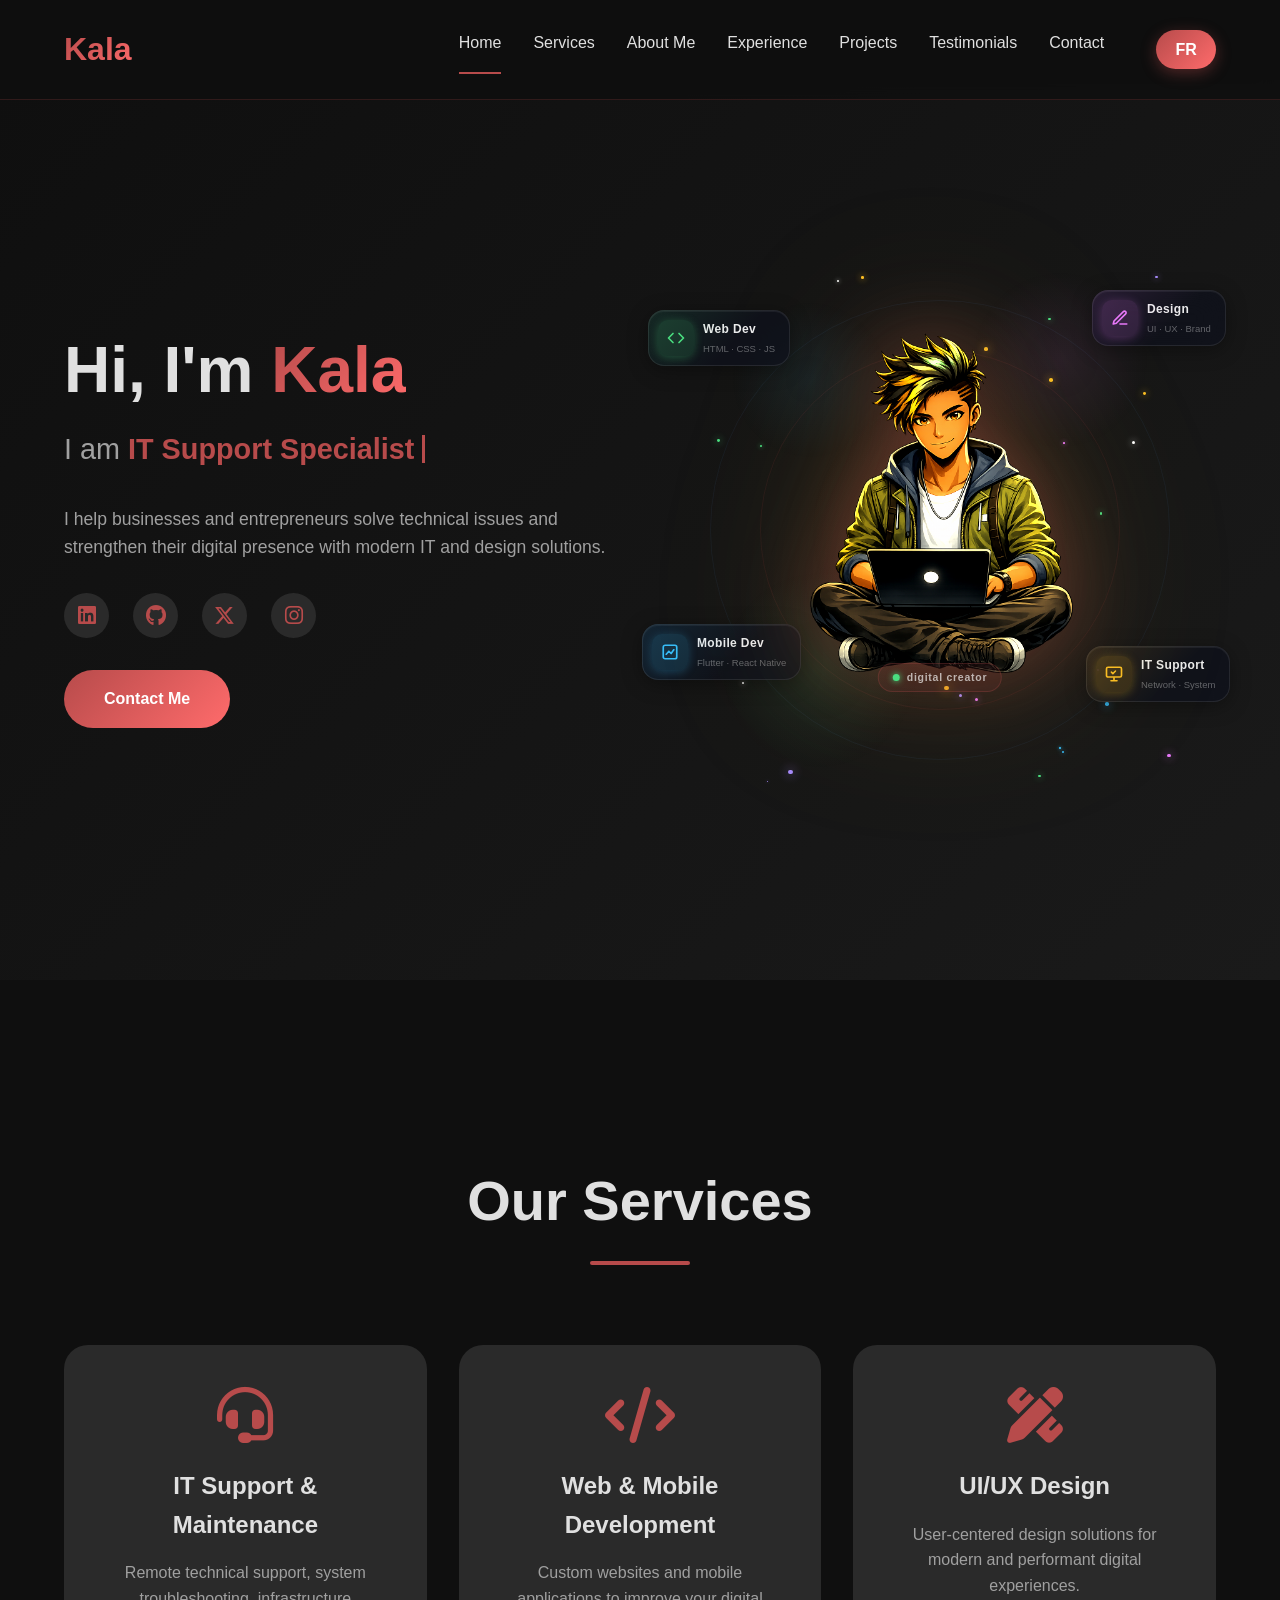
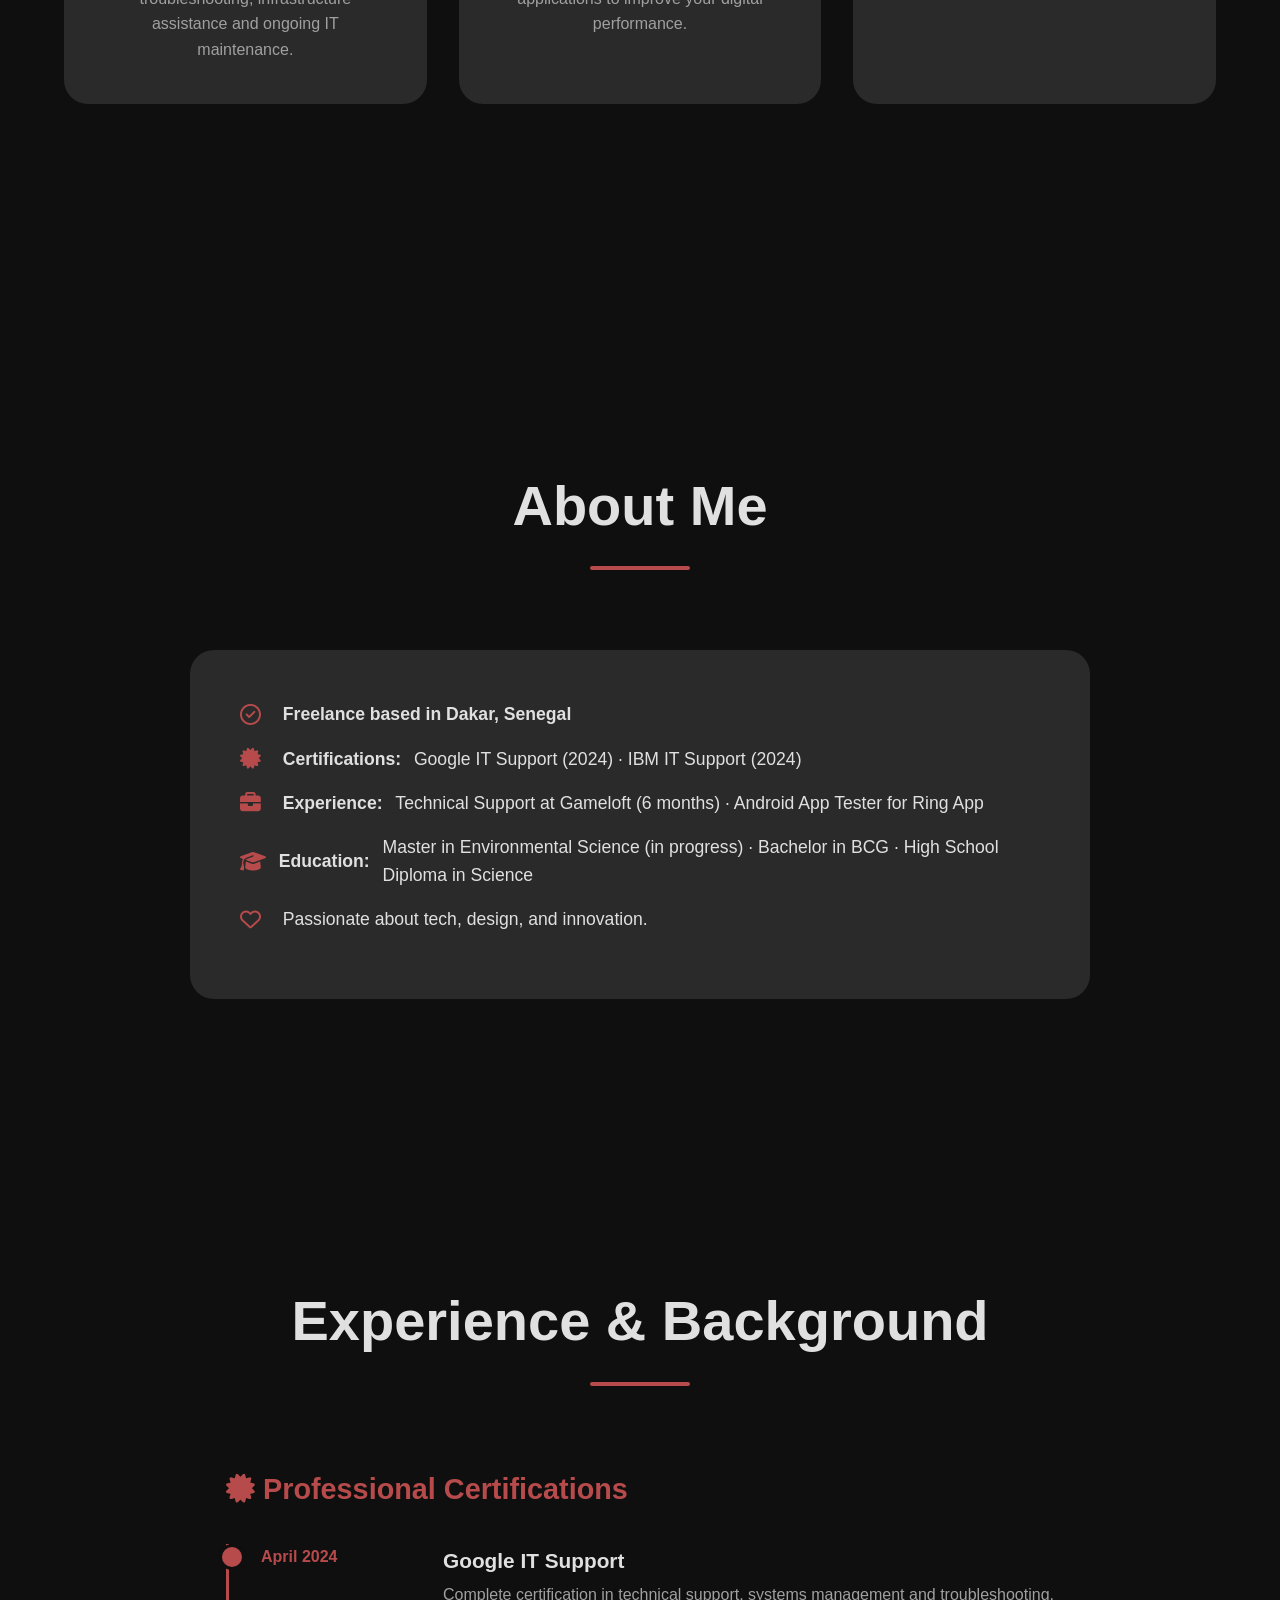
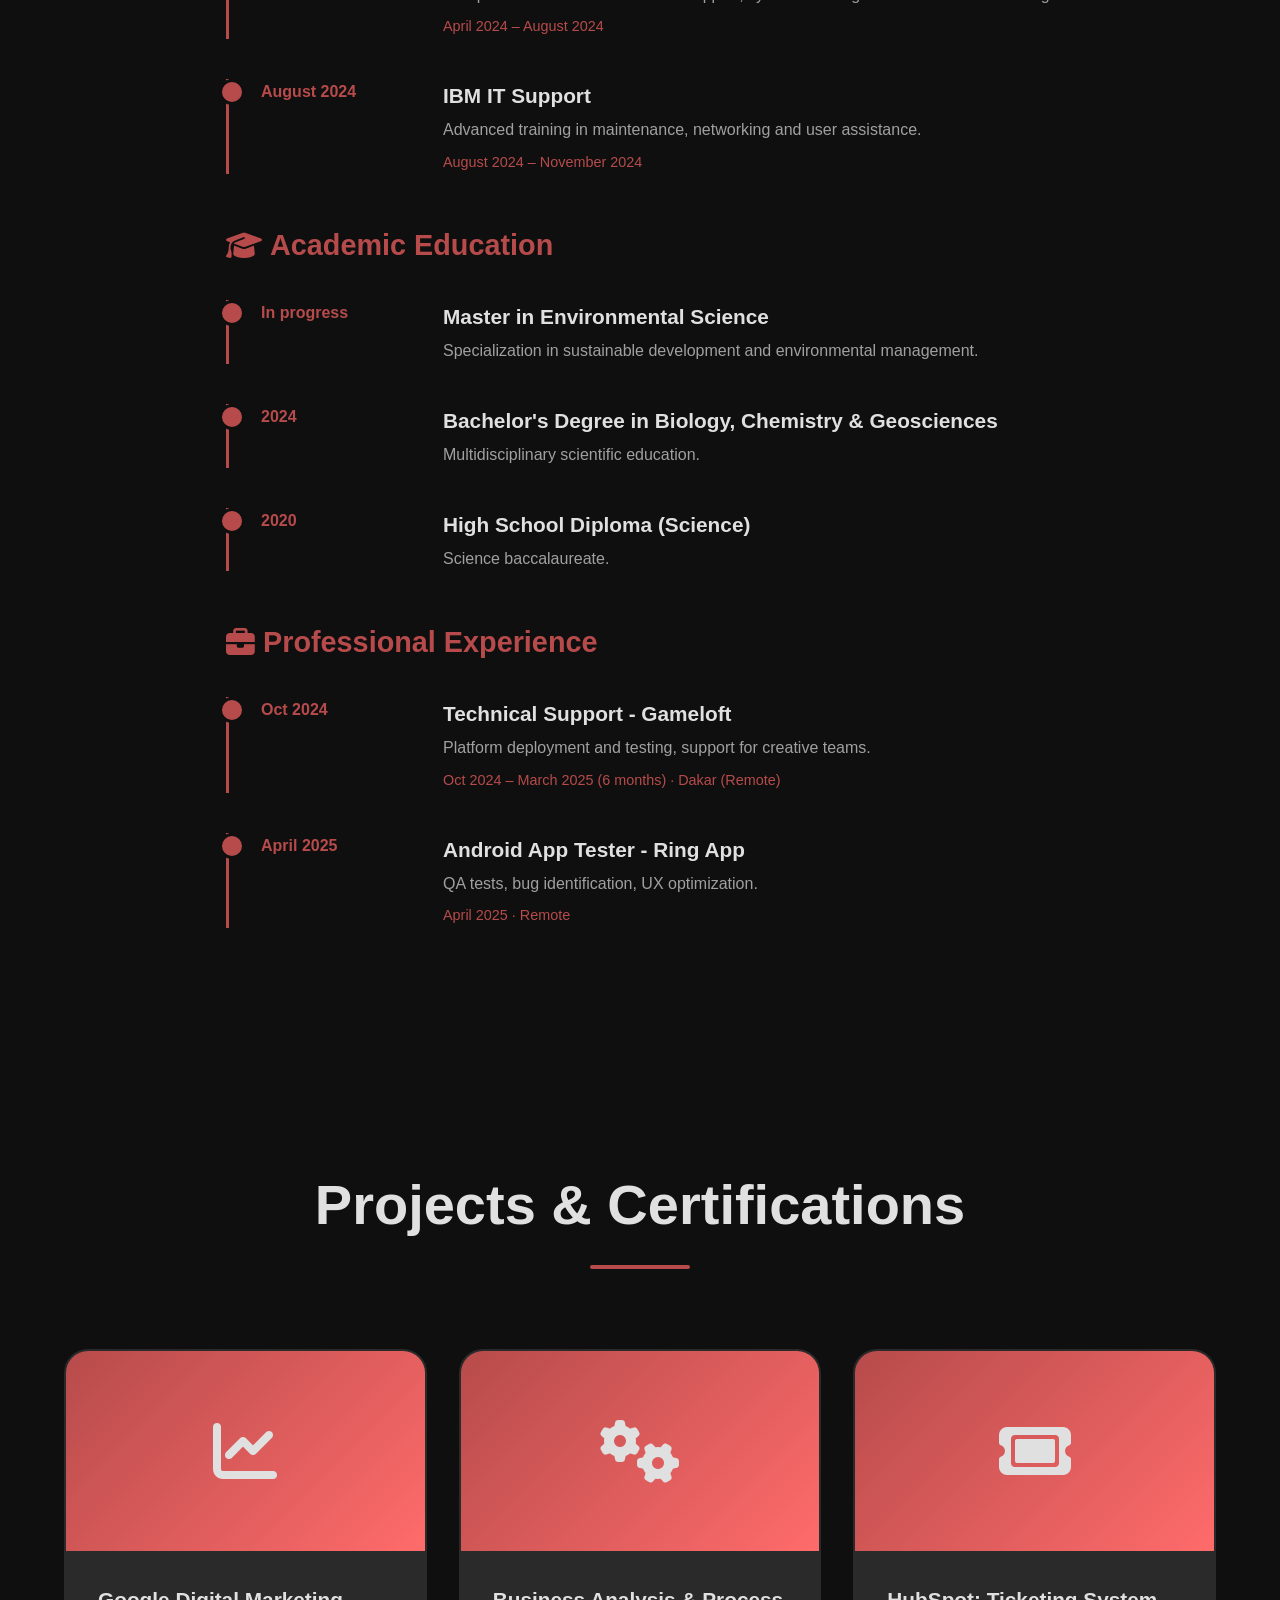
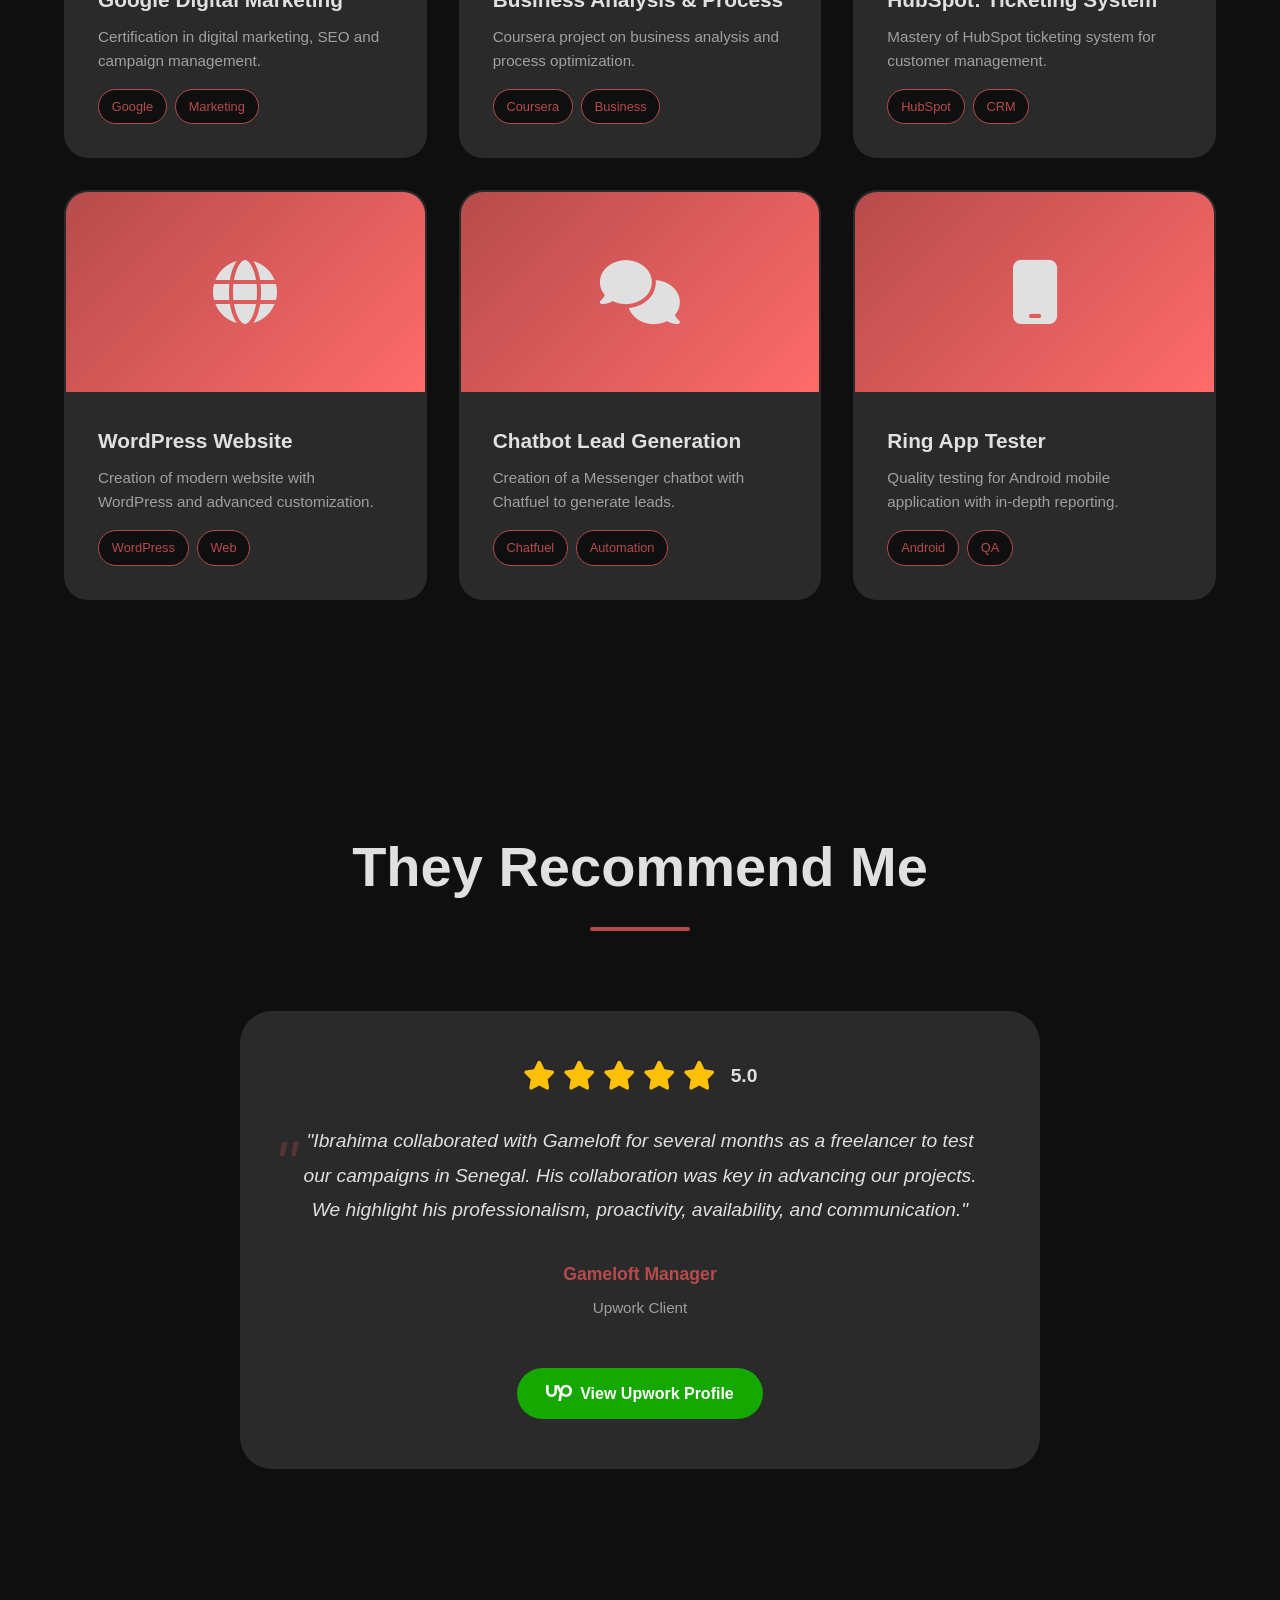
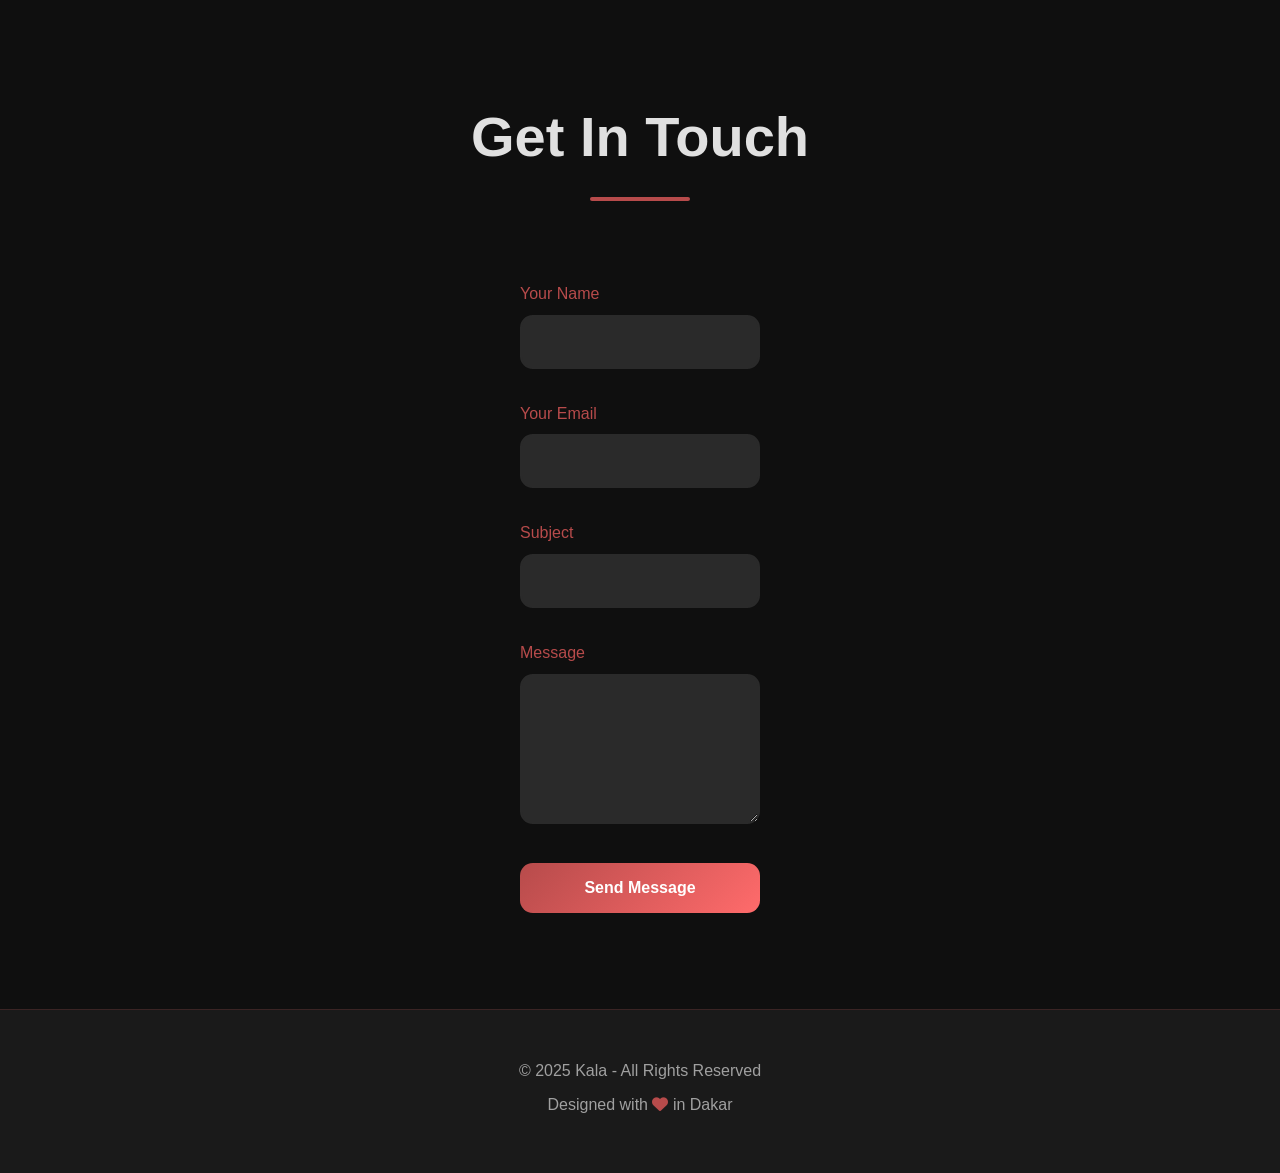
==== commit a1374866: "fix FR and EN issue" ====
--- a/en.html
+++ b/en.html
@@ -6,48 +6,1387 @@
   <meta name="viewport" content="width=device-width, initial-scale=1.0">
   <title>Kala - IT Support & Digital Creator</title>
   <link rel="stylesheet" href="https://cdnjs.cloudflare.com/ajax/libs/font-awesome/6.5.2/css/all.min.css">
-
-  <!-- SEO -->
-  <meta name="description"
-    content="Kala - Remote IT Support & Digital Creator. Technical support, digital design and innovative solutions for businesses worldwide.">
-  <meta name="keywords"
-    content="Remote IT Support, Freelance IT, Digital Creator, Graphic Design, Canva Design, Technical Support, Freelance Developer">
-
-  <!-- Open Graph -->
-  <meta property="og:title" content="Kala - IT Support & Digital Creator">
-  <meta property="og:description"
-    content="Remote IT Support & Digital Solutions for businesses and entrepreneurs worldwide.">
-  <meta property="og:image" content="https://bal-s-portfolio.vercel.app/ball.webp">
-  <meta property="og:type" content="website">
-
-  <!-- Multilingual SEO -->
+  <meta name="description" content="Kala - IT Support & Digital Creator based in Dakar.">
+  <link rel="alternate" hreflang="en" href="https://bal-s-portfolio.vercel.app/en.html">
   <link rel="alternate" hreflang="fr" href="https://bal-s-portfolio.vercel.app/">
-  <link rel="alternate" hreflang="en" href="https://bal-s-portfolio.vercel.app/en.html">
-
-  <link rel="stylesheet" href="style.css">
+
+  <style>
+    /* ═══════════════════════════════════════
+     BASE (repris de style.css)
+  ═══════════════════════════════════════ */
+    * {
+      margin: 0;
+      padding: 0;
+      box-sizing: border-box;
+    }
+
+    html {
+      scroll-behavior: smooth;
+    }
+
+    :root {
+      --primary: #b74b4b;
+      --dark: #0f0f0f;
+      --darker: #1a1a1a;
+      --lighter: #2a2a2a;
+      --accent: #ff6b6b;
+      --text: #e0e0e0;
+      --text-muted: #a0a0a0;
+      --green: #4ade80;
+      --pink: #e879f9;
+      --blue: #38bdf8;
+      --gold: #fbbf24;
+    }
+
+    body {
+      background: var(--dark);
+      color: var(--text);
+      font-family: 'Segoe UI', Tahoma, Geneva, Verdana, sans-serif;
+      overflow-x: hidden;
+      line-height: 1.6;
+    }
+
+    @keyframes fadeInUp {
+      from {
+        opacity: 0;
+        transform: translateY(30px)
+      }
+
+      to {
+        opacity: 1;
+        transform: translateY(0)
+      }
+    }
+
+    @keyframes fadeInLeft {
+      from {
+        opacity: 0;
+        transform: translateX(-30px)
+      }
+
+      to {
+        opacity: 1;
+        transform: translateX(0)
+      }
+    }
+
+    @keyframes fadeInRight {
+      from {
+        opacity: 0;
+        transform: translateX(30px)
+      }
+
+      to {
+        opacity: 1;
+        transform: translateX(0)
+      }
+    }
+
+    @keyframes glow {
+
+      0%,
+      100% {
+        box-shadow: 0 0 20px rgba(183, 75, 75, .3)
+      }
+
+      50% {
+        box-shadow: 0 0 40px rgba(183, 75, 75, .6)
+      }
+    }
+
+    @keyframes blink {
+
+      0%,
+      50% {
+        opacity: 1
+      }
+
+      51%,
+      100% {
+        opacity: 0
+      }
+    }
+
+    /* ── Header ── */
+    header {
+      position: fixed;
+      top: 0;
+      width: 100%;
+      background: rgba(15, 15, 15, .95);
+      backdrop-filter: blur(10px);
+      padding: 1.5rem 5%;
+      display: flex;
+      justify-content: space-between;
+      align-items: center;
+      z-index: 1000;
+      border-bottom: 1px solid rgba(183, 75, 75, .2);
+    }
+
+    .logo {
+      font-size: 2rem;
+      font-weight: bold;
+      background: linear-gradient(135deg, var(--primary), var(--accent));
+      -webkit-background-clip: text;
+      -webkit-text-fill-color: transparent;
+      background-clip: text;
+      text-decoration: none;
+    }
+
+    nav {
+      display: flex;
+      gap: 2rem;
+    }
+
+    nav a {
+      color: var(--text);
+      text-decoration: none;
+      font-weight: 500;
+      transition: all .3s;
+      position: relative;
+    }
+
+    nav a::after {
+      content: '';
+      position: absolute;
+      bottom: -5px;
+      left: 0;
+      width: 0;
+      height: 2px;
+      background: var(--primary);
+      transition: width .3s;
+    }
+
+    nav a:hover::after,
+    nav a.active::after {
+      width: 100%;
+    }
+
+    nav a:hover {
+      color: var(--primary);
+    }
+
+    .menu-toggle {
+      display: none;
+      flex-direction: column;
+      cursor: pointer;
+      gap: 5px;
+    }
+
+    .menu-toggle span {
+      width: 25px;
+      height: 3px;
+      background: var(--primary);
+      border-radius: 2px;
+      transition: all .3s;
+    }
+
+    /* ── HERO ── */
+    .home {
+      margin-top: 80px;
+      min-height: 100vh;
+      display: grid;
+      grid-template-columns: 1fr 1fr;
+      align-items: center;
+      gap: 3rem;
+      padding: 4rem 5%;
+      background: linear-gradient(135deg, #0f0f0f 0%, #1a1a1a 100%);
+    }
+
+    .home-content {
+      animation: fadeInLeft .8s ease;
+    }
+
+    .home-content h1 {
+      font-size: 4rem;
+      margin-bottom: 1rem;
+      line-height: 1.2;
+    }
+
+    .home-content h1 span {
+      background: linear-gradient(135deg, var(--primary), var(--accent));
+      -webkit-background-clip: text;
+      -webkit-text-fill-color: transparent;
+      background-clip: text;
+    }
+
+    .typing-container {
+      font-size: 1.8rem;
+      margin-bottom: 2rem;
+      display: flex;
+      align-items: center;
+      gap: .5rem;
+      height: 3rem;
+    }
+
+    .typing-text {
+      color: var(--text-muted);
+      font-weight: 500;
+    }
+
+    .typing-word {
+      color: var(--primary);
+      font-weight: bold;
+      min-width: 200px;
+    }
+
+    .typing-cursor {
+      width: 3px;
+      height: 1.8rem;
+      background: var(--primary);
+      animation: blink 1s infinite;
+    }
+
+    .home-content p {
+      font-size: 1.1rem;
+      margin-bottom: 2rem;
+      color: var(--text-muted);
+    }
+
+    .social-icons {
+      display: flex;
+      gap: 1.5rem;
+      margin-bottom: 2rem;
+    }
+
+    .social-icons a {
+      display: flex;
+      align-items: center;
+      justify-content: center;
+      width: 45px;
+      height: 45px;
+      background: var(--lighter);
+      border-radius: 50%;
+      color: var(--primary);
+      text-decoration: none;
+      font-size: 1.3rem;
+      transition: all .3s;
+      border: 2px solid transparent;
+    }
+
+    .social-icons a:hover {
+      background: var(--primary);
+      color: #fff;
+      transform: translateY(-5px);
+      box-shadow: 0 10px 25px rgba(183, 75, 75, .4);
+    }
+
+    .btn {
+      display: inline-block;
+      padding: 1rem 2.5rem;
+      background: linear-gradient(135deg, var(--primary), var(--accent));
+      color: #fff;
+      text-decoration: none;
+      border-radius: 50px;
+      font-weight: bold;
+      transition: all .3s;
+      border: none;
+      cursor: pointer;
+      font-size: 1rem;
+    }
+
+    .btn:hover {
+      transform: translateY(-3px);
+      box-shadow: 0 10px 30px rgba(183, 75, 75, .5);
+    }
+
+    /* ══════════════════════════════════════
+     AVATAR ANIMÉ (remplace .home-img)
+  ══════════════════════════════════════ */
+    .home-img {
+      display: flex;
+      justify-content: center;
+      align-items: center;
+      animation: fadeInRight .8s ease;
+    }
+
+    /* scène avatar */
+    .scene {
+      position: relative;
+      width: 480px;
+      height: 560px;
+      display: flex;
+      align-items: center;
+      justify-content: center;
+      flex-shrink: 0;
+    }
+
+    /* halos */
+    .halo {
+      position: absolute;
+      border-radius: 50%;
+      pointer-events: none;
+    }
+
+    .h-core {
+      width: 260px;
+      height: 260px;
+      background: radial-gradient(circle, rgba(183, 75, 75, .18) 0%, transparent 70%);
+      top: 50%;
+      left: 50%;
+      transform: translate(-50%, -50%);
+      z-index: 1;
+      animation: hbreathe 4s ease-in-out infinite;
+    }
+
+    .h-r1 {
+      width: 360px;
+      height: 360px;
+      border: 1px solid rgba(183, 75, 75, .10);
+      top: 50%;
+      left: 50%;
+      transform: translate(-50%, -50%);
+      z-index: 1;
+      animation: hbreathe 6s ease-in-out infinite;
+    }
+
+    .h-r2 {
+      width: 460px;
+      height: 460px;
+      border: 1px solid rgba(96, 165, 250, .06);
+      top: 50%;
+      left: 50%;
+      transform: translate(-50%, -50%);
+      z-index: 1;
+      animation: hbreathe 6s ease-in-out infinite 1s;
+    }
+
+    .h-green {
+      width: 200px;
+      height: 200px;
+      background: radial-gradient(circle, rgba(74, 222, 128, .09) 0%, transparent 70%);
+      bottom: 40px;
+      left: 20px;
+      z-index: 1;
+      animation: hbreathe2 5s ease-in-out infinite .5s;
+    }
+
+    .h-pink {
+      width: 180px;
+      height: 180px;
+      background: radial-gradient(circle, rgba(232, 121, 249, .08) 0%, transparent 70%);
+      top: 20px;
+      right: 30px;
+      z-index: 1;
+      animation: hbreathe2 7s ease-in-out infinite 1.2s;
+    }
+
+    .h-blue {
+      width: 160px;
+      height: 160px;
+      background: radial-gradient(circle, rgba(56, 189, 248, .07) 0%, transparent 70%);
+      top: 50px;
+      left: 30px;
+      z-index: 1;
+      animation: hbreathe2 6s ease-in-out infinite .8s;
+    }
+
+    @keyframes hbreathe {
+
+      0%,
+      100% {
+        opacity: .5;
+        transform: translate(-50%, -50%) scale(1);
+      }
+
+      50% {
+        opacity: 1;
+        transform: translate(-50%, -50%) scale(1.1);
+      }
+    }
+
+    @keyframes hbreathe2 {
+
+      0%,
+      100% {
+        opacity: .4;
+        transform: scale(1);
+      }
+
+      50% {
+        opacity: .85;
+        transform: scale(1.15);
+      }
+    }
+
+    /* particules */
+    .particles {
+      position: absolute;
+      inset: 0;
+      pointer-events: none;
+      z-index: 2;
+    }
+
+    .dot {
+      position: absolute;
+      border-radius: 50%;
+      animation: fdot var(--dur) ease-in-out infinite var(--del);
+    }
+
+    @keyframes fdot {
+
+      0%,
+      100% {
+        transform: translate(0, 0) scale(1);
+        opacity: var(--op);
+      }
+
+      35% {
+        transform: translate(var(--dx), var(--dy)) scale(1.5);
+        opacity: 1;
+      }
+
+      70% {
+        transform: translate(calc(var(--dx)*-.6), calc(var(--dy)*1.4)) scale(.7);
+        opacity: .3;
+      }
+    }
+
+    /* image avatar */
+    .avatar-wrap {
+      position: relative;
+      z-index: 10;
+      width: 380px;
+      height: 480px;
+      animation: avatar-float 6s ease-in-out infinite;
+      transform-origin: center bottom;
+    }
+
+    .avatar-wrap img {
+      width: 100%;
+      height: 100%;
+      object-fit: contain;
+      mix-blend-mode: screen;
+      filter: brightness(1.12) contrast(1.07) saturate(1.18) drop-shadow(0 0 40px rgba(183, 75, 75, .40)) drop-shadow(0 0 80px rgba(234, 184, 0, .18));
+    }
+
+    @keyframes avatar-float {
+      0% {
+        transform: translateY(0px) rotate(0deg);
+      }
+
+      20% {
+        transform: translateY(-10px) rotate(0.4deg);
+      }
+
+      50% {
+        transform: translateY(-16px) rotate(-0.3deg);
+      }
+
+      75% {
+        transform: translateY(-8px) rotate(0.2deg);
+      }
+
+      100% {
+        transform: translateY(0px) rotate(0deg);
+      }
+    }
+
+    /* chips */
+    .chip {
+      position: absolute;
+      z-index: 15;
+      display: flex;
+      align-items: center;
+      gap: 9px;
+      padding: 9px 14px 9px 9px;
+      border-radius: 16px;
+      background: rgba(14, 17, 28, .72);
+      border: 1px solid rgba(255, 255, 255, .09);
+      backdrop-filter: blur(16px);
+      -webkit-backdrop-filter: blur(16px);
+      box-shadow: 0 4px 20px rgba(0, 0, 0, .35), inset 0 1px 0 rgba(255, 255, 255, .06);
+      cursor: default;
+      user-select: none;
+      transition: transform .35s cubic-bezier(.34, 1.56, .64, 1), box-shadow .3s, border-color .3s;
+      will-change: transform;
+    }
+
+    .chip::before {
+      content: '';
+      position: absolute;
+      inset: -1px;
+      border-radius: 16px;
+      background: linear-gradient(135deg, var(--col) 0%, transparent 60%);
+      opacity: .12;
+      pointer-events: none;
+    }
+
+    .chip:hover {
+      transform: scale(1.11) translateY(-5px) !important;
+      box-shadow: 0 0 28px var(--glow), 0 10px 32px rgba(0, 0, 0, .45);
+      border-color: var(--col);
+    }
+
+    .chip:hover::before {
+      opacity: .22;
+    }
+
+    .chip-ico {
+      width: 36px;
+      height: 36px;
+      border-radius: 10px;
+      display: flex;
+      align-items: center;
+      justify-content: center;
+      background: var(--bg-ico);
+      flex-shrink: 0;
+      box-shadow: 0 2px 10px var(--glow);
+    }
+
+    .chip-ico svg {
+      width: 18px;
+      height: 18px;
+    }
+
+    .chip-txt {
+      display: flex;
+      flex-direction: column;
+      gap: 2px;
+    }
+
+    .chip-name {
+      font-size: 12px;
+      font-weight: 700;
+      color: rgba(255, 255, 255, .92);
+      letter-spacing: .03em;
+      white-space: nowrap;
+      font-family: 'Segoe UI', sans-serif;
+    }
+
+    .chip-sub {
+      font-size: 9.5px;
+      color: rgba(255, 255, 255, .35);
+      white-space: nowrap;
+    }
+
+    /* positions */
+    .c1 {
+      top: 60px;
+      left: -52px;
+      --col: var(--green);
+      --glow: rgba(74, 222, 128, .28);
+      --bg-ico: rgba(74, 222, 128, .13);
+      animation: cf1 7.2s ease-in-out infinite;
+    }
+
+    .c2 {
+      top: 40px;
+      right: -46px;
+      --col: var(--pink);
+      --glow: rgba(232, 121, 249, .25);
+      --bg-ico: rgba(232, 121, 249, .13);
+      animation: cf2 8.8s ease-in-out infinite;
+    }
+
+    .c3 {
+      bottom: 130px;
+      left: -58px;
+      --col: var(--blue);
+      --glow: rgba(56, 189, 248, .25);
+      --bg-ico: rgba(56, 189, 248, .13);
+      animation: cf3 6.6s ease-in-out infinite;
+      z-index: 8;
+    }
+
+    .c4 {
+      bottom: 108px;
+      right: -50px;
+      --col: var(--gold);
+      --glow: rgba(251, 191, 36, .25);
+      --bg-ico: rgba(251, 191, 36, .13);
+      animation: cf4 9.4s ease-in-out infinite;
+      z-index: 8;
+    }
+
+    @keyframes cf1 {
+
+      0%,
+      100% {
+        transform: translate(0, 0) rotate(-1.5deg);
+      }
+
+      28% {
+        transform: translate(9px, -13px) rotate(1.2deg);
+      }
+
+      60% {
+        transform: translate(3px, -6px) rotate(-.5deg);
+      }
+
+      80% {
+        transform: translate(-6px, -15px) rotate(.8deg);
+      }
+    }
+
+    @keyframes cf2 {
+
+      0%,
+      100% {
+        transform: translate(0, 0) rotate(1deg);
+      }
+
+      25% {
+        transform: translate(-10px, -11px) rotate(-1.3deg);
+      }
+
+      55% {
+        transform: translate(-4px, -17px) rotate(.8deg);
+      }
+
+      78% {
+        transform: translate(7px, -8px) rotate(-.4deg);
+      }
+    }
+
+    @keyframes cf3 {
+
+      0%,
+      100% {
+        transform: translate(0, 0) rotate(.5deg);
+      }
+
+      22% {
+        transform: translate(8px, 11px) rotate(-1deg);
+      }
+
+      55% {
+        transform: translate(-6px, 15px) rotate(1.2deg);
+      }
+
+      75% {
+        transform: translate(3px, 6px) rotate(-.3deg);
+      }
+    }
+
+    @keyframes cf4 {
+
+      0%,
+      100% {
+        transform: translate(0, 0) rotate(-.8deg);
+      }
+
+      30% {
+        transform: translate(-8px, 13px) rotate(.7deg);
+      }
+
+      65% {
+        transform: translate(9px, 9px) rotate(-1.1deg);
+      }
+    }
+
+    /* badge disponible */
+    .badge {
+      position: absolute;
+      bottom: 118px;
+      left: 50%;
+      z-index: 20;
+      transform: translateX(-50%);
+      display: flex;
+      align-items: center;
+      gap: 7px;
+      background: rgba(183, 75, 75, .10);
+      border: 1px solid rgba(183, 75, 75, .25);
+      border-radius: 30px;
+      padding: 5px 14px;
+      animation: bbob 5s ease-in-out infinite;
+    }
+
+    .badge-led {
+      width: 7px;
+      height: 7px;
+      border-radius: 50%;
+      background: #4ade80;
+      animation: bled 2s ease-in-out infinite;
+      box-shadow: 0 0 6px #4ade80;
+    }
+
+    .badge-lbl {
+      font-size: 10.5px;
+      font-weight: 700;
+      color: rgba(255, 255, 255, .65);
+      letter-spacing: .07em;
+    }
+
+    @keyframes bbob {
+
+      0%,
+      100% {
+        transform: translateX(-50%) translateY(0);
+      }
+
+      50% {
+        transform: translateX(-50%) translateY(-7px);
+      }
+    }
+
+    @keyframes bled {
+
+      0%,
+      100% {
+        opacity: 1;
+      }
+
+      50% {
+        opacity: .2;
+      }
+    }
+
+    /* ── Sections communes ── */
+    .section {
+      padding: 6rem 5%;
+      min-height: 100vh;
+      display: flex;
+      flex-direction: column;
+      justify-content: center;
+    }
+
+    .section-title {
+      font-size: 3.5rem;
+      text-align: center;
+      margin-bottom: 4rem;
+      position: relative;
+    }
+
+    .section-title::after {
+      content: '';
+      display: block;
+      width: 100px;
+      height: 4px;
+      background: var(--primary);
+      margin: 1rem auto;
+      border-radius: 2px;
+    }
+
+    /* services */
+    .services-container {
+      display: grid;
+      grid-template-columns: repeat(auto-fit, minmax(280px, 1fr));
+      gap: 2rem;
+      max-width: 1200px;
+      margin: 0 auto;
+    }
+
+    .service-box {
+      background: var(--lighter);
+      padding: 2.5rem;
+      border-radius: 1.5rem;
+      text-align: center;
+      transition: all .3s;
+      border: 2px solid transparent;
+      opacity: 0;
+      animation: fadeInUp .8s ease forwards;
+    }
+
+    .service-box:nth-child(1) {
+      animation-delay: .2s
+    }
+
+    .service-box:nth-child(2) {
+      animation-delay: .4s
+    }
+
+    .service-box:nth-child(3) {
+      animation-delay: .6s
+    }
+
+    .service-box:hover {
+      transform: translateY(-10px);
+      border-color: var(--primary);
+      box-shadow: 0 20px 40px rgba(183, 75, 75, .3);
+    }
+
+    .service-box i {
+      font-size: 3.5rem;
+      color: var(--primary);
+      margin-bottom: 1.5rem;
+    }
+
+    .service-box h3 {
+      font-size: 1.5rem;
+      margin-bottom: 1rem;
+    }
+
+    .service-box p {
+      color: var(--text-muted);
+    }
+
+    /* about */
+    .about-card {
+      background: var(--lighter);
+      padding: 3rem;
+      border-radius: 1.5rem;
+      max-width: 900px;
+      margin: 0 auto;
+      border: 2px solid transparent;
+      transition: all .3s;
+      opacity: 0;
+      animation: fadeInUp .8s ease .3s forwards;
+    }
+
+    .about-card:hover {
+      border-color: var(--primary);
+      box-shadow: 0 20px 60px rgba(183, 75, 75, .3);
+    }
+
+    .about-card p {
+      margin-bottom: 1rem;
+      font-size: 1.1rem;
+      display: flex;
+      align-items: center;
+      gap: .8rem;
+    }
+
+    .about-card i {
+      color: var(--primary);
+      font-size: 1.3rem;
+      width: 30px;
+    }
+
+    /* timeline */
+    .timeline {
+      max-width: 850px;
+      margin: 0 auto;
+    }
+
+    .timeline-header {
+      font-size: 1.8rem;
+      margin: 3rem 0 2rem;
+      color: var(--primary);
+      display: flex;
+      align-items: center;
+      gap: .5rem;
+    }
+
+    .timeline-header:first-of-type {
+      margin-top: 0;
+    }
+
+    .timeline-item {
+      display: grid;
+      grid-template-columns: 150px 1fr;
+      gap: 2rem;
+      margin-bottom: 2.5rem;
+      padding-left: 2rem;
+      border-left: 3px solid var(--primary);
+      position: relative;
+      opacity: 0;
+      animation: fadeInUp .8s ease forwards;
+    }
+
+    .timeline-item::before {
+      content: '';
+      position: absolute;
+      left: -10px;
+      top: 0;
+      width: 20px;
+      height: 20px;
+      background: var(--primary);
+      border-radius: 50%;
+      border: 3px solid var(--dark);
+    }
+
+    .timeline-date {
+      color: var(--primary);
+      font-weight: bold;
+    }
+
+    .timeline-content h3 {
+      font-size: 1.3rem;
+      margin-bottom: .3rem;
+    }
+
+    .timeline-content p {
+      color: var(--text-muted);
+    }
+
+    .timeline-content .duration {
+      display: inline-block;
+      margin-top: .5rem;
+      color: var(--primary);
+      font-size: .9rem;
+    }
+
+    /* projets */
+    .projects-grid {
+      display: grid;
+      grid-template-columns: repeat(auto-fit, minmax(300px, 1fr));
+      gap: 2rem;
+      max-width: 1200px;
+      margin: 0 auto;
+    }
+
+    .project-card {
+      background: var(--lighter);
+      border-radius: 1.5rem;
+      overflow: hidden;
+      transition: all .3s;
+      border: 2px solid transparent;
+      opacity: 0;
+      animation: fadeInUp .8s ease forwards;
+    }
+
+    .project-card:nth-child(1) {
+      animation-delay: .1s
+    }
+
+    .project-card:nth-child(2) {
+      animation-delay: .2s
+    }
+
+    .project-card:nth-child(3) {
+      animation-delay: .3s
+    }
+
+    .project-card:nth-child(4) {
+      animation-delay: .4s
+    }
+
+    .project-card:nth-child(5) {
+      animation-delay: .5s
+    }
+
+    .project-card:nth-child(6) {
+      animation-delay: .6s
+    }
+
+    .project-card:hover {
+      transform: translateY(-10px);
+      border-color: var(--primary);
+      box-shadow: 0 20px 40px rgba(183, 75, 75, .3);
+    }
+
+    .project-image {
+      width: 100%;
+      height: 200px;
+      background: linear-gradient(135deg, var(--primary), var(--accent));
+      display: flex;
+      align-items: center;
+      justify-content: center;
+      font-size: 4rem;
+    }
+
+    .project-content {
+      padding: 2rem;
+    }
+
+    .project-content h3 {
+      font-size: 1.3rem;
+      margin-bottom: .5rem;
+    }
+
+    .project-content p {
+      color: var(--text-muted);
+      margin-bottom: 1rem;
+      font-size: .95rem;
+    }
+
+    .project-tags {
+      display: flex;
+      flex-wrap: wrap;
+      gap: .5rem;
+    }
+
+    .tag {
+      background: var(--dark);
+      color: var(--primary);
+      padding: .4rem .8rem;
+      border-radius: 20px;
+      font-size: .8rem;
+      border: 1px solid var(--primary);
+    }
+
+    /* témoignage */
+    .testimonial-card {
+      max-width: 800px;
+      margin: 0 auto;
+      background: var(--lighter);
+      border-radius: 2rem;
+      padding: 3rem;
+      border: 2px solid transparent;
+      transition: all .3s;
+      text-align: center;
+      opacity: 0;
+      animation: fadeInUp .8s ease .2s forwards;
+    }
+
+    .testimonial-card:hover {
+      border-color: var(--primary);
+      box-shadow: 0 20px 50px rgba(183, 75, 75, .3);
+    }
+
+    .rating {
+      display: flex;
+      justify-content: center;
+      gap: .5rem;
+      margin-bottom: 2rem;
+      color: #ffc107;
+      font-size: 1.8rem;
+    }
+
+    .rating span {
+      color: var(--text);
+      font-size: 1.2rem;
+      margin-left: .5rem;
+      font-weight: bold;
+    }
+
+    .testimonial-text {
+      font-size: 1.2rem;
+      line-height: 1.8;
+      margin-bottom: 2rem;
+      font-style: italic;
+      position: relative;
+    }
+
+    .testimonial-text::before {
+      content: '"';
+      font-size: 4rem;
+      color: var(--primary);
+      opacity: .3;
+      position: absolute;
+      left: -1rem;
+      top: -1rem;
+    }
+
+    .testimonial-author {
+      font-weight: bold;
+      color: var(--primary);
+      font-size: 1.1rem;
+      margin-bottom: .5rem;
+    }
+
+    .testimonial-role {
+      color: var(--text-muted);
+      font-size: .95rem;
+      margin-bottom: 2rem;
+    }
+
+    .upwork-link {
+      display: inline-flex;
+      align-items: center;
+      gap: .5rem;
+      background: #14a800;
+      color: #fff;
+      padding: .8rem 1.8rem;
+      border-radius: 40px;
+      text-decoration: none;
+      font-weight: 600;
+      transition: all .3s;
+      margin-top: 1rem;
+    }
+
+    .upwork-link:hover {
+      background: #0f8a00;
+      transform: scale(1.05);
+      box-shadow: 0 10px 25px rgba(20, 168, 0, .4);
+    }
+
+    .upwork-link i {
+      font-size: 1.3rem;
+    }
+
+    /* contact */
+    .contact-container {
+      max-width: 600px;
+      margin: 0 auto;
+      opacity: 0;
+      animation: fadeInUp .8s ease .3s forwards;
+    }
+
+    .form-group {
+      margin-bottom: 2rem;
+    }
+
+    .form-group label {
+      display: block;
+      margin-bottom: .5rem;
+      font-weight: 500;
+      color: var(--primary);
+    }
+
+    .form-group input,
+    .form-group textarea {
+      width: 100%;
+      padding: 1rem;
+      background: var(--lighter);
+      border: 2px solid var(--lighter);
+      border-radius: .8rem;
+      color: var(--text);
+      font-size: 1rem;
+      font-family: inherit;
+      transition: all .3s;
+    }
+
+    .form-group input:focus,
+    .form-group textarea:focus {
+      outline: none;
+      border-color: var(--primary);
+      background: rgba(183, 75, 75, .1);
+    }
+
+    .form-group textarea {
+      resize: vertical;
+      min-height: 150px;
+    }
+
+    .submit-btn {
+      width: 100%;
+      padding: 1rem;
+      background: linear-gradient(135deg, var(--primary), var(--accent));
+      color: #fff;
+      border: none;
+      border-radius: .8rem;
+      font-size: 1rem;
+      font-weight: bold;
+      cursor: pointer;
+      transition: all .3s;
+    }
+
+    .submit-btn:hover {
+      transform: translateY(-3px);
+      box-shadow: 0 10px 30px rgba(183, 75, 75, .5);
+    }
+
+    .form-message {
+      margin-top: 1rem;
+      padding: 1rem;
+      border-radius: .8rem;
+      text-align: center;
+      font-weight: bold;
+      display: none;
+    }
+
+    .form-message.success {
+      background: rgba(76, 175, 80, .2);
+      color: #4caf50;
+      display: block;
+    }
+
+    .form-message.error {
+      background: rgba(244, 67, 54, .2);
+      color: #f44336;
+      display: block;
+    }
+
+    /* footer */
+    footer {
+      background: var(--darker);
+      padding: 3rem 5%;
+      text-align: center;
+      border-top: 1px solid rgba(183, 75, 75, .2);
+    }
+
+    footer p {
+      color: var(--text-muted);
+      margin-bottom: .5rem;
+    }
+
+    .back-to-top {
+      position: fixed;
+      bottom: 2rem;
+      right: 2rem;
+      width: 50px;
+      height: 50px;
+      background: var(--primary);
+      border-radius: 50%;
+      display: flex;
+      align-items: center;
+      justify-content: center;
+      cursor: pointer;
+      color: #fff;
+      opacity: 0;
+      visibility: hidden;
+      transition: all .3s;
+      z-index: 999;
+    }
+
+    .back-to-top.show {
+      opacity: 1;
+      visibility: visible;
+    }
+
+    .back-to-top:hover {
+      transform: translateY(-5px);
+      box-shadow: 0 10px 25px rgba(183, 75, 75, .5);
+    }
+
+    /* ── Responsive ── */
+    @media(max-width:900px) {
+      .home {
+        grid-template-columns: 1fr;
+        margin-top: 100px;
+        text-align: center;
+      }
+
+      .home-content {
+        order: 1;
+      }
+
+      .home-img {
+        order: 2;
+      }
+
+      .social-icons {
+        justify-content: center;
+      }
+
+      .scene {
+        width: 360px;
+        height: 440px;
+      }
+
+      .avatar-wrap {
+        width: 230px;
+        height: 310px;
+      }
+
+      .c1 {
+        left: -10px;
+        top: 50px;
+      }
+
+      .c2 {
+        right: -10px;
+        top: 35px;
+      }
+
+      .c3 {
+        left: -8px;
+        bottom: 100px;
+      }
+
+      .c4 {
+        right: -8px;
+        bottom: 84px;
+      }
+    }
+
+    @media(max-width:768px) {
+      header {
+        padding: 1rem 5%;
+      }
+
+      nav {
+        display: none;
+        position: absolute;
+        top: 80px;
+        right: 5%;
+        flex-direction: column;
+        background: rgba(15, 15, 15, .95);
+        padding: 1rem;
+        border-radius: .8rem;
+        min-width: 200px;
+      }
+
+      nav.active {
+        display: flex;
+      }
+
+      .menu-toggle {
+        display: flex;
+      }
+
+      .home-content h1 {
+        font-size: 2.5rem;
+      }
+
+      .typing-container {
+        font-size: 1.3rem;
+        height: 2.5rem;
+      }
+
+      .section-title {
+        font-size: 2.5rem;
+      }
+
+      .timeline-item {
+        grid-template-columns: 100px 1fr;
+        gap: 1rem;
+        padding-left: 1.5rem;
+      }
+    }
+
+    @media(max-width:480px) {
+      .home-content h1 {
+        font-size: 2rem;
+      }
+
+      .scene {
+        width: 300px;
+        height: 380px;
+      }
+
+      .avatar-wrap {
+        width: 190px;
+        height: 260px;
+      }
+
+      .chip-sub {
+        display: none;
+      }
+
+      .c1,
+      .c3 {
+        left: -6px;
+      }
+
+      .c2,
+      .c4 {
+        right: -6px;
+      }
+    }
+
+    /* ── Switcher Langue (EN/FR) ── */
+    .lang-btn {
+      margin-left: 20px;
+      padding: 0.4em 1.2em;
+      background: linear-gradient(135deg, var(--primary), var(--accent));
+      color: #fff !important;
+      border-radius: 20px;
+      font-weight: 700;
+      transition: all 0.3s ease;
+      box-shadow: 0 4px 15px rgba(183, 75, 75, 0.4);
+      display: inline-flex;
+      align-items: center;
+      justify-content: center;
+    }
+
+    .lang-btn:hover {
+      box-shadow: 0 6px 20px rgba(183, 75, 75, 0.6);
+      transform: translateY(-2px);
+    }
+
+    .lang-btn::after {
+      content: none !important;
+    }
+  </style>
 </head>
 
 <body>
 
+  <!-- ── HEADER ── -->
   <header>
     <a href="#" class="logo">Kala</a>
     <nav id="nav-menu">
       <a href="#home" class="nav-link active">Home</a>
       <a href="#services" class="nav-link">Services</a>
-      <a href="#about" class="nav-link">About</a>
-      <!-- <a href="#skills" class="nav-link">Skills</a> -->
+      <a href="#about" class="nav-link">About Me</a>
       <a href="#education" class="nav-link">Experience</a>
       <a href="#projects" class="nav-link">Projects</a>
       <a href="#testimonials" class="nav-link">Testimonials</a>
       <a href="#contact" class="nav-link">Contact</a>
-      <a href="index.html" class="lang-btn active-lang" style="margin-left:20px;">FR</a>
+      <a href="index.html" class="lang-btn">FR</a>
     </nav>
     <div class="menu-toggle" id="menu-toggle">
       <span></span><span></span><span></span>
     </div>
   </header>
 
+  <!-- ══════════════════════════════════════
+     HERO — avatar animé remplace le cercle
+══════════════════════════════════════ -->
   <section class="home" id="home">
+    <!-- Côté gauche : texte -->
     <div class="home-content">
       <h1>Hi, I'm <span>Kala</span></h1>
       <div class="typing-container">
@@ -55,9 +1394,8 @@
         <span class="typing-word" id="typing-word"></span>
         <span class="typing-cursor"></span>
       </div>
-      <p>I help businesses and entrepreneurs solve technical issues and strengthen their digital presence through
-        reliable IT support and modern digital solutions.</p>
-
+      <p>I help businesses and entrepreneurs solve technical issues and strengthen their digital presence with modern IT
+        and design solutions.</p>
       <div class="social-icons">
         <a href="https://www.linkedin.com/in/ibrahima-bal-0a8111285" target="_blank"><i
             class="fa-brands fa-linkedin"></i></a>
@@ -65,66 +1403,130 @@
         <a href="https://x.com/BalIbrahim42631" target="_blank"><i class="fa-brands fa-x-twitter"></i></a>
         <a href="https://www.instagram.com/ibrahimabal5/" target="_blank"><i class="fa-brands fa-instagram"></i></a>
       </div>
-
       <a href="#contact" class="btn">Contact Me</a>
     </div>
 
+    <!-- Côté droit : scène avatar animée -->
     <div class="home-img">
-      <div class="home-img-wrapper">
-        <div class="home-img-inner">
-          <img src="ball2.png" alt="Kala - IT Support & Digital Creator">
-        </div>
-        <div class="floating-item web-dev"><i class="fa-solid fa-code"></i> Web Dev</div>
-        <div class="floating-item design"><i class="fa-solid fa-pen-nib"></i> Design</div>
-        <div class="floating-item it-support"><i class="fa-solid fa-headset"></i> IT Support</div>
-        <div class="floating-item available"><i class="fa-regular fa-calendar-check"></i> Disponible</div>
-        <div class="floating-item freelance"><i class="fa-solid fa-user-tie"></i> Freelance</div>
-
+      <div class="scene">
+        <!-- Halos -->
+        <div class="halo h-core"></div>
+        <div class="halo h-r1"></div>
+        <div class="halo h-r2"></div>
+        <div class="halo h-green"></div>
+        <div class="halo h-pink"></div>
+        <div class="halo h-blue"></div>
+        <!-- Particules -->
+        <div class="particles" id="pts"></div>
+        <!-- Avatar (mix-blend-mode:screen retire le fond noir) -->
+        <div class="avatar-wrap">
+          <img src="ball2.png" alt="Kala - IT Support & Créateur Digital">
+        </div>
+        <!-- Chip Web Dev -->
+        <div class="chip c1">
+          <div class="chip-ico">
+            <svg viewBox="0 0 24 24" fill="none" stroke="#4ade80" stroke-width="2.2" stroke-linecap="round"
+              stroke-linejoin="round">
+              <polyline points="16 18 22 12 16 6" />
+              <polyline points="8 6 2 12 8 18" />
+            </svg>
+          </div>
+          <div class="chip-txt">
+            <span class="chip-name">Web Dev</span>
+            <span class="chip-sub">HTML · CSS · JS</span>
+          </div>
+        </div>
+        <!-- Chip Design -->
+        <div class="chip c2">
+          <div class="chip-ico">
+            <svg viewBox="0 0 24 24" fill="none" stroke="#e879f9" stroke-width="2.2" stroke-linecap="round"
+              stroke-linejoin="round">
+              <path d="M12 20h9" />
+              <path d="M16.5 3.5a2.121 2.121 0 013 3L7 19l-4 1 1-4L16.5 3.5z" />
+            </svg>
+          </div>
+          <div class="chip-txt">
+            <span class="chip-name">Design</span>
+            <span class="chip-sub">UI · UX · Brand</span>
+          </div>
+        </div>
+        <!-- Chip Infographie -->
+        <div class="chip c3">
+          <div class="chip-ico">
+            <svg viewBox="0 0 24 24" fill="none" stroke="#38bdf8" stroke-width="2.2" stroke-linecap="round"
+              stroke-linejoin="round">
+              <rect x="3" y="3" width="18" height="18" rx="2.5" />
+              <path d="M7 15l3.5-4 3 3L17 9" />
+              <circle cx="7" cy="15" r=".8" fill="#38bdf8" stroke="none" />
+              <circle cx="10.5" cy="11" r=".8" fill="#38bdf8" stroke="none" />
+              <circle cx="13.5" cy="14" r=".8" fill="#38bdf8" stroke="none" />
+              <circle cx="17" cy="9" r=".8" fill="#38bdf8" stroke="none" />
+            </svg>
+          </div>
+          <div class="chip-txt">
+            <span class="chip-name">Mobile Dev</span>
+            <span class="chip-sub">Flutter · React Native</span>
+          </div>
+        </div>
+        <!-- Chip IT Support -->
+        <div class="chip c4">
+          <div class="chip-ico">
+            <svg viewBox="0 0 24 24" fill="none" stroke="#fbbf24" stroke-width="2.2" stroke-linecap="round"
+              stroke-linejoin="round">
+              <rect x="2" y="3" width="20" height="13" rx="2" />
+              <path d="M8 21h8M12 17v4" />
+              <path d="M8.5 9.5l2 2 3.5-3.5" stroke-width="2" />
+            </svg>
+          </div>
+          <div class="chip-txt">
+            <span class="chip-name">IT Support</span>
+            <span class="chip-sub">Network · System</span>
+          </div>
+        </div>
+        <!-- Badge -->
+        <div class="badge">
+          <div class="badge-led"></div>
+          <span class="badge-lbl">digital creator</span>
+        </div>
       </div>
     </div>
   </section>
 
+  <!-- ── SERVICES ── -->
   <section class="section" id="services">
     <h2 class="section-title">Our Services</h2>
     <div class="services-container">
-
-      <div class="service-box">
-        <i class="fa-solid fa-headset"></i>
+      <div class="service-box"><i class="fa-solid fa-headset"></i>
         <h3>IT Support & Maintenance</h3>
-        <p>Professional remote technical support, system troubleshooting, infrastructure assistance and ongoing IT
-          maintenance for businesses.</p>
-      </div>
-
-      <div class="service-box">
-        <i class="fa-solid fa-code"></i>
+        <p>Remote technical support, system troubleshooting, infrastructure assistance and ongoing IT maintenance.</p>
+      </div>
+      <div class="service-box"><i class="fa-solid fa-code"></i>
         <h3>Web & Mobile Development</h3>
-        <p>Custom websites and mobile applications designed to improve business performance, customer engagement and
-          digital visibility.</p>
-      </div>
-
-      <div class="service-box">
-        <i class="fa-solid fa-pen-ruler"></i>
+        <p>Custom websites and mobile applications to improve your digital performance.</p>
+      </div>
+      <div class="service-box"><i class="fa-solid fa-pen-ruler"></i>
         <h3>UI/UX Design</h3>
-        <p>User-centered design solutions focused on usability, performance and modern digital experiences for web and
-          mobile platforms.</p>
-      </div>
-
+        <p>User-centered design solutions for modern and performant digital experiences.</p>
+      </div>
     </div>
   </section>
 
+  <!-- ── ABOUT ── -->
   <section class="section" id="about">
     <h2 class="section-title">About Me</h2>
     <div class="about-card">
-      <p><i class="fa-regular fa-circle-check"></i> <strong>Freelancer working remotely worldwide</strong></p>
-      <p><i class="fa-solid fa-certificate"></i> <strong>Certifications:</strong> Google IT Support (2024) · IBM IT
+      <p><i class="fa-regular fa-circle-check"></i><strong>Freelance based in Dakar, Senegal</strong></p>
+      <p><i class="fa-solid fa-certificate"></i><strong>Certifications:</strong> Google IT Support (2024) · IBM IT
         Support (2024)</p>
-      <p><i class="fa-solid fa-briefcase"></i> <strong>Experience:</strong> Technical Support at Gameloft (6 months) ·
-        Android App Tester</p>
-      <p><i class="fa-regular fa-heart"></i> Passionate about technology, design and innovation. I combine IT expertise
-        and creativity to deliver complete digital solutions.</p>
+      <p><i class="fa-solid fa-briefcase"></i><strong>Experience:</strong> Technical Support at Gameloft (6 months) ·
+        Android App Tester for Ring App</p>
+      <p><i class="fa-solid fa-graduation-cap"></i><strong>Education:</strong> Master in Environmental Science (in
+        progress) · Bachelor in BCG · High School Diploma in Science</p>
+      <p><i class="fa-regular fa-heart"></i> Passionate about tech, design, and innovation.</p>
     </div>
   </section>
 
+  <!-- ── EXPERIENCE ── -->
   <section class="section" id="education">
     <h2 class="section-title">Experience & Background</h2>
     <div class="timeline">
@@ -133,25 +1535,23 @@
         <div class="timeline-date">April 2024</div>
         <div class="timeline-content">
           <h3>Google IT Support</h3>
-          <p>Complete certification in technical support, systems management and troubleshooting.</p>
-          <span class="duration">April 2024 – August 2024</span>
+          <p>Complete certification in technical support, systems management and troubleshooting.</p><span
+            class="duration">April 2024 – August 2024</span>
         </div>
       </div>
       <div class="timeline-item">
         <div class="timeline-date">August 2024</div>
         <div class="timeline-content">
           <h3>IBM IT Support</h3>
-          <p>Advanced training in maintenance, networking and user assistance.</p>
-          <span class="duration">August 2024 – November 2024</span>
-        </div>
-      </div>
-
-
+          <p>Advanced training in maintenance, networking and user assistance.</p><span class="duration">August 2024 –
+            November 2024</span>
+        </div>
+      </div>
       <h3 class="timeline-header"><i class="fa-solid fa-graduation-cap"></i> Academic Education</h3>
       <div class="timeline-item">
-        <div class="timeline-date">In Progress</div>
+        <div class="timeline-date">In progress</div>
         <div class="timeline-content">
-          <h3>Master's Degree in Environmental Science</h3>
+          <h3>Master in Environmental Science</h3>
           <p>Specialization in sustainable development and environmental management.</p>
         </div>
       </div>
@@ -165,31 +1565,30 @@
       <div class="timeline-item">
         <div class="timeline-date">2020</div>
         <div class="timeline-content">
-          <h3>High School Diploma (Science Stream - Honors)</h3>
-          <p>Scientific baccalaureate degree.</p>
-        </div>
-      </div>
-
+          <h3>High School Diploma (Science)</h3>
+          <p>Science baccalaureate.</p>
+        </div>
+      </div>
       <h3 class="timeline-header"><i class="fa-solid fa-briefcase"></i> Professional Experience</h3>
       <div class="timeline-item">
         <div class="timeline-date">Oct 2024</div>
         <div class="timeline-content">
           <h3>Technical Support - Gameloft</h3>
-          <p>Platform deployment and testing, support for creative and development teams.</p>
-          <span class="duration">Oct 2024 – March 2025 (6 months) · Dakar (Remote)</span>
+          <p>Platform deployment and testing, support for creative teams.</p><span class="duration">Oct 2024 – March
+            2025 (6 months) · Dakar (Remote)</span>
         </div>
       </div>
       <div class="timeline-item">
         <div class="timeline-date">April 2025</div>
         <div class="timeline-content">
           <h3>Android App Tester - Ring App</h3>
-          <p>QA testing, bug identification, UX optimization.</p>
-          <span class="duration">April 2025 · Remote</span>
+          <p>QA tests, bug identification, UX optimization.</p><span class="duration">April 2025 · Remote</span>
         </div>
       </div>
     </div>
   </section>
 
+  <!-- ── PROJECTS ── -->
   <section class="section" id="projects">
     <h2 class="section-title">Projects & Certifications</h2>
     <div class="projects-grid">
@@ -229,7 +1628,7 @@
         <div class="project-image"><i class="fa-solid fa-comments"></i></div>
         <div class="project-content">
           <h3>Chatbot Lead Generation</h3>
-          <p>Creation of Messenger chatbot with Chatfuel for lead generation.</p>
+          <p>Creation of a Messenger chatbot with Chatfuel to generate leads.</p>
           <div class="project-tags"><span class="tag">Chatfuel</span><span class="tag">Automation</span></div>
         </div>
       </div>
@@ -244,85 +1643,116 @@
     </div>
   </section>
 
+  <!-- ── TESTIMONIALS ── -->
   <section class="section" id="testimonials">
     <h2 class="section-title">They Recommend Me</h2>
     <div class="testimonial-card">
-      <div class="rating">
-        <i class="fa-solid fa-star"></i><i class="fa-solid fa-star"></i><i class="fa-solid fa-star"></i><i
-          class="fa-solid fa-star"></i><i class="fa-solid fa-star"></i>
-        <span>5.0</span>
-      </div>
-      <div class="testimonial-text">
-        "Ibrahima collaborated with Gameloft for several months as a freelancer to test our campaigns in Senegal. His
-        collaboration was key to advancing our projects. We highlight his professionalism, proactivity, availability and
-        communication. We wish him the best for his future projects!"
-      </div>
+      <div class="rating"><i class="fa-solid fa-star"></i><i class="fa-solid fa-star"></i><i
+          class="fa-solid fa-star"></i><i class="fa-solid fa-star"></i><i class="fa-solid fa-star"></i><span>5.0</span>
+      </div>
+      <div class="testimonial-text">"Ibrahima collaborated with Gameloft for several months as a freelancer to test our
+        campaigns in Senegal. His collaboration was key in advancing our projects. We highlight his professionalism,
+        proactivity, availability, and communication."</div>
       <div class="testimonial-author">Gameloft Manager</div>
       <div class="testimonial-role">Upwork Client</div>
       <a href="https://www.upwork.com/freelancers/~01549369689af8c46e?promobnr=1" target="_blank" rel="noopener"
-        class="upwork-link">
-        <i class="fa-brands fa-upwork"></i> View Upwork Profile
-      </a>
+        class="upwork-link"><i class="fa-brands fa-upwork"></i> View Upwork Profile</a>
     </div>
   </section>
 
+  <!-- ── CONTACT ── -->
   <section class="section" id="contact">
     <h2 class="section-title">Get In Touch</h2>
     <div class="contact-container">
-      <form>
-        <div class="form-group">
-          <label>Your Name</label>
-          <input type="text" required>
-        </div>
-        <div class="form-group">
-          <label>Your Email</label>
-          <input type="email" required>
-        </div>
-        <div class="form-group">
-          <label>Subject</label>
-          <input type="text" required>
-        </div>
-        <div class="form-group">
-          <label>Your Message</label>
-          <textarea required></textarea>
-        </div>
+      <form id="contact-form">
+        <div class="form-group"><label>Your Name</label><input type="text" required></div>
+        <div class="form-group"><label>Your Email</label><input type="email" required></div>
+        <div class="form-group"><label>Subject</label><input type="text" required></div>
+        <div class="form-group"><label>Message</label><textarea required></textarea></div>
         <button type="submit" class="submit-btn">Send Message</button>
+        <div class="form-message" id="form-message"></div>
       </form>
     </div>
   </section>
 
   <footer>
     <p>© 2025 Kala - All Rights Reserved</p>
-    <p>Designed with ❤️ for clients worldwide</p>
+    <p>Designed with <i class="fa-solid fa-heart" style="color:var(--primary)"></i> in Dakar</p>
   </footer>
 
+  <div class="back-to-top" id="back-to-top"><i class="fa-solid fa-chevron-up"></i></div>
+
   <script>
+    /* ── Typing ── */
     const roles = ['IT Support Specialist', 'Graphic Designer', 'Digital Creator'];
-    const typingWord = document.getElementById('typing-word');
-    let currentRole = 0;
-    let charIndex = 0;
-    let isDeleting = false;
-
-    function typeEffect() {
-      const currentText = roles[currentRole];
-      if (isDeleting) { charIndex--; } else { charIndex++; }
-      typingWord.textContent = currentText.substring(0, charIndex);
-
-      let speed = isDeleting ? 50 : 100;
-
-      if (!isDeleting && charIndex === currentText.length) {
-        isDeleting = true;
-        speed = 2000;
-      } else if (isDeleting && charIndex === 0) {
-        isDeleting = false;
-        currentRole = (currentRole + 1) % roles.length;
-        speed = 500;
-      }
-      setTimeout(typeEffect, speed);
-    }
-    typeEffect();
+    const tw = document.getElementById('typing-word');
+    let cr = 0, ci = 0, del = false;
+    function type() {
+      const t = roles[cr];
+      del ? ci-- : ci++;
+      tw.textContent = t.substring(0, ci);
+      let s = del ? 50 : 100;
+      if (!del && ci === t.length) { del = true; s = 2000; }
+      else if (del && ci === 0) { del = false; cr = (cr + 1) % roles.length; s = 500; }
+      setTimeout(type, s);
+    }
+    type();
+
+    /* ── Nav mobile ── */
+    const nm = document.getElementById('nav-menu');
+    document.getElementById('menu-toggle').addEventListener('click', () => nm.classList.toggle('active'));
+    document.querySelectorAll('.nav-link').forEach(l => {
+      l.addEventListener('click', e => {
+        e.preventDefault(); nm.classList.remove('active');
+        const t = document.querySelector(l.getAttribute('href'));
+        if (t) t.scrollIntoView({ behavior: 'smooth' });
+        document.querySelectorAll('.nav-link').forEach(x => x.classList.remove('active'));
+        l.classList.add('active');
+      });
+    });
+
+    /* ── Scroll active + back-to-top ── */
+    window.addEventListener('scroll', () => {
+      let cur = '';
+      document.querySelectorAll('.section,#home').forEach(s => {
+        if (pageYOffset >= s.offsetTop - 200) cur = s.id;
+      });
+      document.querySelectorAll('.nav-link').forEach(l => {
+        l.classList.toggle('active', l.getAttribute('href') === '#' + cur);
+      });
+      document.getElementById('back-to-top').classList.toggle('show', window.pageYOffset > 300);
+    });
+    document.getElementById('back-to-top').addEventListener('click', () => window.scrollTo({ top: 0, behavior: 'smooth' }));
+
+    /* ── Contact form ── */
+    document.getElementById('contact-form').addEventListener('submit', function (e) {
+      e.preventDefault();
+      const fm = document.getElementById('form-message');
+      fm.textContent = '✓ Message sent! I will reply shortly.';
+      fm.className = 'form-message success';
+      this.reset();
+      setTimeout(() => fm.className = 'form-message', 5000);
+    });
+
+    /* ── Particules avatar ── */
+    (function () {
+      const cols = ['#4ade80', '#e879f9', '#38bdf8', '#fbbf24', '#ffffff', '#a78bfa'];
+      const c = document.getElementById('pts');
+      for (let i = 0; i < 30; i++) {
+        const el = document.createElement('div');
+        el.className = 'dot';
+        const s = (Math.random() * 3 + 1.4).toFixed(1);
+        const col = cols[i % cols.length];
+        const dur = (Math.random() * 6 + 5).toFixed(1);
+        const del2 = (Math.random() * 7).toFixed(1);
+        const dx = ((Math.random() - .5) * 50).toFixed(0);
+        const dy = ((Math.random() - .5) * 50).toFixed(0);
+        const op = (Math.random() * .35 + 0.18).toFixed(2);
+        el.style.cssText = `width:${s}px;height:${s}px;background:${col};left:${Math.random() * 96 + 2}%;top:${Math.random() * 96 + 2}%;box-shadow:0 0 ${s * 2.5}px ${col};--dur:${dur}s;--del:-${del2}s;--dx:${dx}px;--dy:${dy}px;--op:${op};`;
+        c.appendChild(el);
+      }
+    })();
   </script>
-
 </body>
 
 </html>
